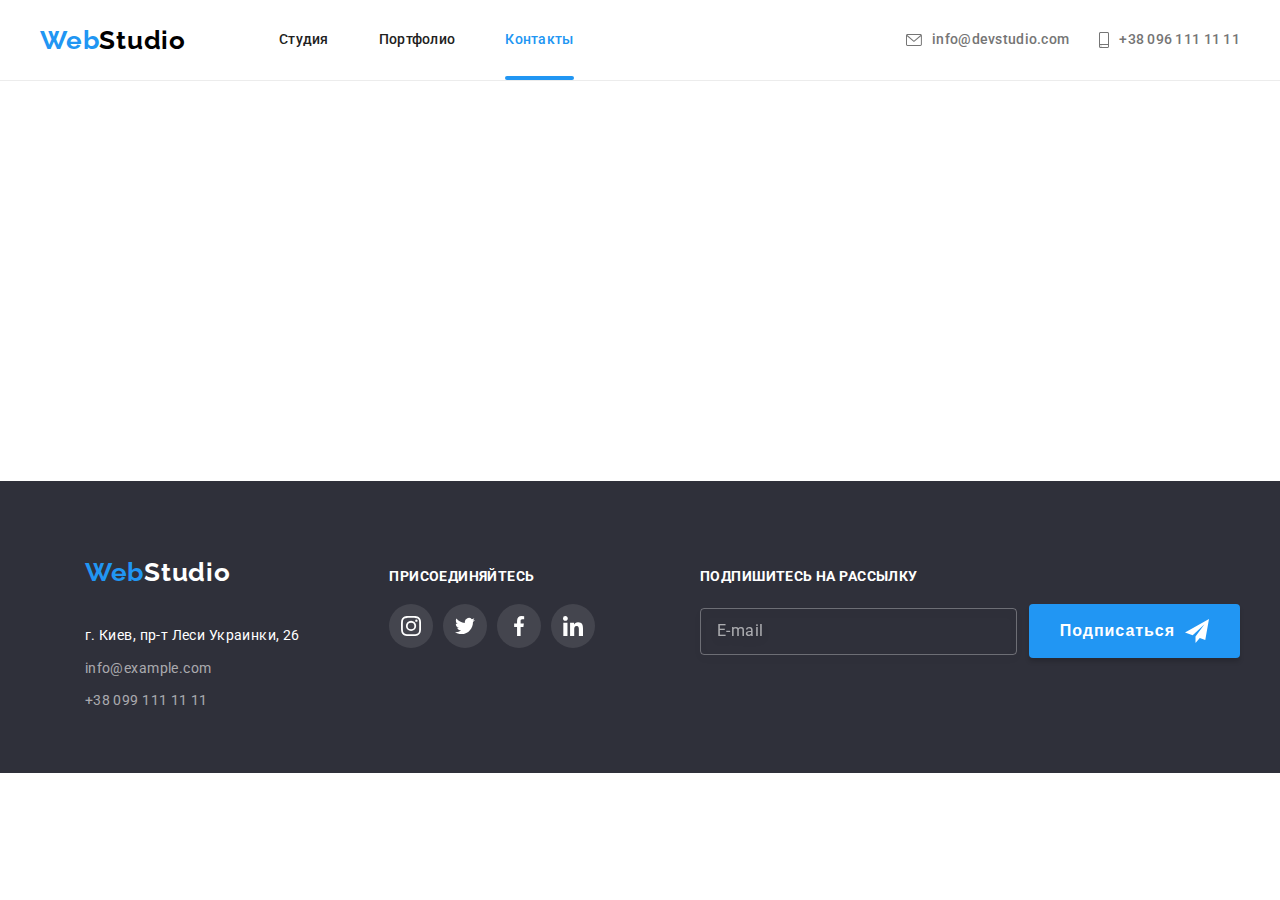
==== contacts.html @ eed5eb8c "добавила страницу контакты" ====
<!DOCTYPE html>
<html lang="ru">
  <head>
    <meta charset="UTF-8" />
    <meta name="viewport" content="width=device-width, initial-scale=1.0" />
    <title>ВебСтудио</title>
    <link rel="preconnect" href="https://fonts.gstatic.com" />
    <link
      href="https://fonts.googleapis.com/css2?family=Raleway:wght@700&family=Roboto:wght@400;500;700;900&display=swap"
      rel="stylesheet"
    />
    <link
      rel="stylesheet"
      href="https://cdnjs.cloudflare.com/ajax/libs/modern-normalize/1.0.0/modern-normalize.min.css"
      integrity="sha512-ISS7cAi1PEhQ8jnbJpJZMd29NlhNj4AWYyLOSp2CE/CsHxTCu+r+t0D2yoJudVrd0/8fTVPUVDzY5Tvli75u/g=="
      crossorigin="anonymous"
    />

    <link rel="stylesheet" href="./css/main.min.css" />
  </head>
  <body>
      <header class="page-header">
    <div class="page-header__container container">
      <nav class="navigation">
        <a class="logo link" href="#" lang="en">
          Web<span class="logo__part--them-light">Studio</span></a
        >
        <ul class="navigation__list list">
          <li class="navigation__item">
            <a
              class="navigation__link link"
              href="./index.html"
              >Студия</a
            >
          </li>
          <li class="navigation__item">
            <a class="navigation__link link" href="#"
              >Портфолио</a
            >
          </li>
          <li class="navigation__item">
            <a class="navigation__link navigation__link--current link" href="./contacts.html">Контакты</a>
          </li>
        </ul>
      </nav>
      <button type="button" class="burger-button" data-menu-button>
        <svg class="burger-button__svg">
          <use
            class="icon-burger"
            href="./images/icons/sprite.svg#icon-burger"
          ></use>
          <use
            class="icon-close-burger"
            href="./images/icons/sprite.svg#icon-close-burger"
          ></use>
        </svg>
      </button>
      <ul class="contact__list list">
        <li class="contact__item contacts__item">
          <a class="contact__link link" href="tel:+380961111111">
            <svg class="contact__svg" width="10" height="16">
              <use href="./images/icons/sprite.svg#icon-phone"></use>
            </svg>
            +38 096 111 11 11</a
          >
        </li>
        <li class="contact__item">
          <a class="contact__link link" href="mailto:info@devstudio.com">
            <svg class="contact__svg" width="16" height="12">
              <use href="./images/icons/sprite.svg#icon-mail"></use>
            </svg>
            info@devstudio.com
          </a>
        </li>
      </ul>
      <!-- <div class="mobile-menu__backdrop" data-backd>
        <div class="mobile-menu" data-menu>
          <ul class="mobile-menu__list list">
            <li class="mobile-menu__item">
              <a
                class="mobile-menu__link mobile-menu__link--current link"
                href="./index.html"
                >Студия</a
              >
            </li>
            <li class="mobile-menu__item">
              <a class="mobile-menu__link link" href="#"
                >Портфолио</a
              >
            </li>
            <li class="mobile-menu__item">
              <a class="mobile-menu__link link" href="#">Контакты</a>
            </li>
          </ul>
          <div class="mobile-menu__box">
            <ul class="mobile-contact__list list">
              <li class="mobile-contact__item contacts__item">
                <a
                  class="mobile-contact__link mobile-contact__link--accent link"
                  href="tel:+380961111111"
                >
                  +38 096 111 11 11
                </a>
              </li>
              <li class="mobile-contact__item">
                <a
                  class="mobile-contact__link link"
                  href="mailto:info@devstudio.com"
                >
                  info@devstudio.com
                </a>
              </li>
            </ul>
            <ul class="mobile-social__list list">
              <li class="mobile-social__item">
                <a href="#" class="mobile-social__link link">Instagram</a>
              </li>
              <li class="mobile-social__item">
                <a href="#" class="mobile-social__link link">Twitter</a>
              </li>
              <li class="mobile-social__item">
                <a href="#" class="mobile-social__link link">Facebook</a>
              </li>
              <li class="mobile-social__item">
                <a href="#" class="mobile-social__link link">LinkedIn</a>
              </li>
            </ul>
          </div>
        </div>
      </div> -->
    </div>
  </header>

  <body>
    
  </body>


  <div class="contacts__map">
    <iframe
      src="https://www.google.com/maps/embed?pb=!1m18!1m12!1m3!1d2541.7794508425036!2d30.536197115696858!3d50.4265806794721!2m3!1f0!2f0!3f0!3m2!1i1024!2i768!4f13.1!3m3!1m2!1s0x40d4cf0e033ecbe9%3A0x57a4dffefec77da0!2z0LHRg9C7LiDQm9C10YHQuCDQo9C60YDQsNC40L3QutC4LCAyNiwg0JrQuNC10LIsIDAyMDAw!5e0!3m2!1sru!2sua!4v1618491472731!5m2!1sru!2sua"
      width="100%"
      height="400"
      style="border: 0"
      allowfullscreen=""
      loading="lazy"
    ></iframe>
    </div>
  <footer class="footer">
    <div class="footer__container container">
      <div class="footer__box">
        <div class="footer__contacts">
          <a class="link logo" href="#" lang="en">
            Web<span class="logo__part--them-dark">Studio</span>
          </a>
          <address class="address">
            <ul class="contacts">
              <li class="contacts__item list">
                <a
                  class="contacts__link contacts__link--darkВackground link"
                  href="https://goo.gl/maps/GAFT3e7iSvox3QBL9"
                  target="_blank"
                  rel="noopener noreferrer"
                >
                  г. Киев, пр-т Леси Украинки, 26
                </a>
              </li>
              <li class="contacts__item list">
                <a class="contacts__link link" href="mailto:info@example.com"
                  >info@example.com</a
                >
              </li>
              <li class="contacts__item list">
                <a class="contacts__link link" href="tel:+380991111111"
                  >+38 099 111 11 11</a
                >
              </li>
            </ul>
          </address>
        </div>
        <div class="footer__social">
          <h3 class="footer__title">присоединяйтесь</h3>
          <ul class="list social__list">
            <li class="social__item social__item--them-dark">
              <a class="link social__link" href="#">
                <svg class="social__icon--them-dark social__icon">
                  <use href="./images/icons/sprite.svg#icon-instagram"></use>
                </svg>
              </a>
            </li>
            <li class="social__item">
              <a class="social__link social__item--them-dark" href="#">
                <svg class="social__icon--them-dark social__icon">
                  <use href="./images/icons/sprite.svg#icon-twitter"></use>
                </svg>
              </a>
            </li>
            <li class="social__item">
              <a class="social__link social__item--them-dark" href="#">
                <svg class="social__icon--them-dark social__icon">
                  <use href="./images/icons/sprite.svg#icon-facebook"></use>
                </svg>
              </a>
            </li>
            <li class="social__item">
              <a class="social__link social__item--them-dark" href="#">
                <svg class="social__icon--them-dark social__icon">
                  <use href="./images/icons/sprite.svg#icon-linkedin"></use>
                </svg>
              </a>
            </li>
          </ul>
        </div>
      </div>
      <div class="footer__subscription">
        <h3 class="footer__title">Подпишитесь на рассылку</h3>
        <div class="form">
          <label for="mail"></label>
          <input
            type="email"
            name="mail"
            id="mail"
            placeholder="E-mail"
            class="form__input"
          />
          <button type="submit" class="button">
            Подписаться
            <svg class="form__svg">
              <use href="./images/icons/sprite.svg#icon-send"></use>
            </svg>
          </button>
        </div>
      </div>
    </div>
  </footer>
---- css/main.min.css ----
:root{--main-font: "Roboto", sans-serif;--logo-font: "Raleway", sans-serif;--accent-color: #2196f3;--title-color: #212121;--text-color: #757575;--social-link-color: #afb1b8;--colorOn-darkВackground: #ffffff;--margin-bottom-title: 30px;--transition-color: color 250ms cubic-bezier(0.4, 0, 0.2, 1)}.visually-hidden{position:absolute !important;clip:rect(1px 1px 1px 1px);clip:rect(1px, 1px, 1px, 1px);padding:0 !important;border:0 !important;height:1px !important;width:1px !important;overflow:hidden}.link{text-decoration:none}.list{list-style:none}.address{font-style:normal}body{font-family:var(--main-font);margin:0}h1,h2,h3,h4,h5,h6,p{margin:0}ul,ol{margin:0;padding:0}img{display:block;max-width:100%;height:auto}.container{padding-left:15px;padding-right:15px;padding-top:60px;padding-bottom:60px}@media screen and (min-width: 480px){.container{width:480px;margin:0 auto}}@media screen and (min-width: 768px){.container{width:768px}}@media screen and (min-width: 1200px){.container{width:1200px;padding-top:94px;padding-bottom:94px}}.logo{font-family:var(--logo-font);font-weight:bold;font-size:26px;line-height:1.19;letter-spacing:0.03em;color:var(--accent-color);padding-top:16px;padding-bottom:16px}.logo__part--them-light{color:#000}.logo__part--them-dark{color:var(--colorOn-darkВackground)}.button{display:block;margin:0 auto;font-weight:bold;font-size:16px;line-height:30px;letter-spacing:0.06em;color:var(--colorOn-darkВackground);background-color:var(--accent-color);box-shadow:0px 4px 4px rgba(0,0,0,0.15);border-radius:4px;outline:none;cursor:pointer;border-color:transparent;padding:10px 32px;transition:background-color 250ms cubic-bezier(0.4, 0, 0.2, 1)}.button:hover,.button:focus{background-color:#188ce8}.title{font-family:"Roboto",sans-serif;font-size:28px;line-height:1.17857;font-weight:700;text-align:center;letter-spacing:0.03em;color:var(--title-color);margin-bottom:30px}@media screen and (min-width: 1200px){.title{font-family:"Roboto",sans-serif;font-size:36px;line-height:1.16667;font-weight:700;margin-bottom:50px}}.social__list{display:flex;justify-content:center;align-items:center}.social__item{height:44px;width:44px}.social__item+.social__item{margin-left:10px}.social__item--them-dark{background:rgba(255,255,255,0.1);border-radius:50%}.social__item--them-dark:hover,.social__item--them-dark:focus{background-color:var(--accent-color)}.social__link{display:flex;justify-content:center;align-items:center;height:100%;width:100%;border-radius:50%;transition:background-color 250ms cubic-bezier(0.4, 0, 0.2, 1)}.social__link:hover,.social__link:focus{background-color:var(--accent-color)}.social__icon{width:20px;height:20px;fill:var(--social-link-color);transition:fill 250ms cubic-bezier(0.4, 0, 0.2, 1)}.social__link:hover .social__icon,.social__link:focus .social__icon{fill:#fff}.social__icon--them-dark{fill:#fff}.navigation{display:flex;align-items:center}.navigation__item+.navigation__item{margin-left:50px}.navigation__list{display:none;align-items:center;margin-left:93px}@media screen and (min-width: 768px){.navigation__list{display:flex}}.navigation__item{position:relative}.navigation__link{display:block;padding-top:32px;padding-bottom:32px;font-weight:500;font-size:14px;line-height:1.14;letter-spacing:0.02em;color:var(--title-color);transition:var(--transition-color)}.navigation__link:hover,.navigation__link:focus,.navigation__link:active{color:var(--accent-color)}.navigation__link--current{color:var(--accent-color)}.navigation__link--current::after{position:absolute;bottom:0;left:0;content:"";display:block;width:100%;height:4px;background-color:var(--accent-color);border-radius:4px}.form{width:100%;display:flex;justify-content:center;flex-wrap:wrap}@media screen and (min-width: 1200px){.form{align-items:baseline;flex-wrap:nowrap}}.form__input{padding:15px 0 15px 16px;width:100%;border:1px solid rgba(255,255,255,0.3);box-sizing:border-box;filter:drop-shadow(0px 4px 4px rgba(0,0,0,0.15));border-radius:4px;background-color:transparent;outline:none;color:var(--colorOn-darkВackground);margin-bottom:20px}@media screen and (min-width: 1200px){.form__input{margin-bottom:8px;margin-right:12px}}.form__input::placeholder{font-family:var(--main-font);font-size:16px;line-height:1.25;letter-spacing:0.03em;color:rgba(255,255,255,0.6)}.form__input:focus,.form__input:active{border:1px solid #fff;transition:border 250ms cubic-bezier(0.4, 0, 0.2, 1)}.form button{margin:0;display:flex;align-items:center;padding:10px 29px}.form__svg{width:24px;height:24px;margin-left:10px}.backdrop{position:fixed;top:0;left:0;width:100vw;height:100vh;background-color:rgba(0,0,0,0.2);opacity:1;transition:opacity 250ms cubic-bezier(0.4, 0, 0.2, 1);z-index:1000}.backdrop.is-hidden{opacity:0;pointer-events:none}.backdrop.is-hidden .modal{transform:translate(-50%, -50%) scale(1.1)}.modal{display:flex;flex-direction:column;position:absolute;top:50%;left:50%;padding:40px;background-color:var(--colorOn-darkВackground);width:100vw;transform:translate(-50%, -50%) scale(1);transition:transform 250ms cubic-bezier(0.4, 0, 0.2, 1)}@media screen and (min-width: 450px){.modal{width:450px}}@media screen and (min-width: 1200px){.modal{width:528px}}.modal__tittle{margin-bottom:30px;font-family:var(--main-font);font-weight:bold;font-size:20px;line-height:1.15;text-align:center;letter-spacing:0.03em;color:var(--title-color)}.modal__field{display:flex;flex-direction:column;position:relative}.modal__field+.modal__field{margin-top:28px}.modal__text{position:absolute;top:50%;left:41px;transform:translateY(-50%);font-family:var(--main-font);font-size:12px;line-height:1.16;letter-spacing:0.01em;z-index:-1;color:var(--text-color)}.modal__text__input:not(:placeholder-shown)+.modal__text{transform:translateY(-35px) translateX(-40px);transition:transform 250ms cubic-bezier(0.4, 0, 0.2, 1)}.modal__text__field:focus-within>.modal__text{transform:translateY(-35px) translateX(-40px);transition:transform 250ms cubic-bezier(0.4, 0, 0.2, 1)}.modal__svg{position:absolute;top:50%;left:12px;transform:translateY(-50%);z-index:-1;width:18px;height:18px}.modal__svg__input:focus ~ .modal__svg{fill:var(--accent-color);transition:fill 250ms cubic-bezier(0.4, 0, 0.2, 1)}.modal__textarea{resize:none;height:120px;width:100%;padding:12px 16px;font-family:var(--main-font);font-size:12px;line-height:1.16;letter-spacing:0.01em;color:var(--title-color);border:1px solid rgba(33,33,33,0.2);box-sizing:border-box;border-radius:4px}.modal__textarea::placeholder{font-size:14px;line-height:1.14;color:rgba(117,117,117,0.5)}.modal__textarea:focus,.modal__textarea:active{outline:none;border:1px solid #2196f3;transition:border 250ms cubic-bezier(0.4, 0, 0.2, 1)}.modal__coment{font-size:12px;line-height:1.16;letter-spacing:0.01em;color:var(--text-color);margin-bottom:4px}.modal__input{padding:11px 41px;z-index:1;background-color:transparent;border:1px solid rgba(33,33,33,0.2);box-sizing:border-box;border-radius:4px;font-family:var(--main-font);font-size:12px;line-height:1.16;letter-spacing:0.01em;color:var(--title-color)}.modal__input:focus,.modal__input:active{outline:none;border:1px solid #2196f3;transition:border 250ms cubic-bezier(0.4, 0, 0.2, 1)}.policy{display:flex;justify-content:center;align-items:center;margin-top:20px;cursor:pointer;flex-direction:column;align-items:flex-start}@media screen and (min-width: 450px){.policy{flex-direction:row;align-items:center}}.policy__text{font-size:12px;line-height:24px;letter-spacing:0.03em;color:#757575}@media screen and (min-width: 1200px){.policy__text{font-size:14px}}.policy__agreement{font-size:12px;letter-spacing:0.03em;color:var(--accent-color)}@media screen and (min-width: 1200px){.policy__agreement{font-size:14px}}.checkbox{position:absolute !important;clip:rect(1px 1px 1px 1px);clip:rect(1px, 1px, 1px, 1px);padding:0 !important;border:0 !important;height:1px !important;width:1px !important;overflow:hidden}.policy__icon{margin-right:8px;display:inline-block;width:15px;height:15px;background-color:#fff;border:2px solid #212121;border-radius:4px;transition:background-color 250ms cubic-bezier(0.4, 0, 0.2, 1),border 250ms cubic-bezier(0.4, 0, 0.2, 1)}.checkbox:checked+.policy__icon{border-color:transparent;border-color:var(--accent-color);background-color:var(--accent-color);background-origin:border-box;background-image:url(../images/icons/check.svg);transition:background-color 250ms cubic-bezier(0.4, 0, 0.2, 1)}.button--modal{margin-top:30px;padding:10px 56px}.closeButton{position:absolute;top:8px;right:8px;width:30px;height:30px;background-color:transparent;border:1px solid rgba(0,0,0,0.1);border-radius:50%;cursor:pointer;outline:none}.closeButton:focus{border:1px solid #2196f3;transition:border 250ms cubic-bezier(0.4, 0, 0.2, 1)}.closeButton__svg{fill:#000;width:11px;height:11px}.closeButton:focus .closeButton__svg{fill:var(--accent-color);transition:fill 250ms cubic-bezier(0.4, 0, 0.2, 1)}.burger-button{position:absolute;background-color:transparent;border:none;padding:0;top:10px;right:15px;cursor:pointer;outline:none;z-index:100}.burger-button__svg{width:40px;height:40px}@media screen and (min-width: 768px){.burger-button{display:none}}.burger-button .icon-close-burger{display:none}.burger-button.is-open .icon-close-burger{display:block}.page-header .icon-burger{display:block}.burger-button.is-open .icon-burger{display:none}.mobile-menu{position:fixed;top:0;left:50%;width:100vw;max-width:480px;height:100vh;padding:48px 40px;display:flex;flex-direction:column;justify-content:space-between;overflow:scroll;z-index:1;background-color:#fff;-webkit-box-shadow:0 0 8px 4px rgba(0,0,0,0.47);-moz-box-shadow:0 0 8px 4px rgba(0,0,0,0.47);box-shadow:0 0 8px 4px rgba(0,0,0,0.47);opacity:0;transform:translateY(-100%) translateX(-50%);transition:transform 500ms cubic-bezier(0.4, 0, 0.2, 1),opacity 450ms cubic-bezier(0.4, 0, 0.2, 1)}@media screen and (min-width: 768px){.mobile-menu{display:none}}.mobile-menu.is-open{transform:translateY(0) translateX(-50%);opacity:1;transition:transform 500ms cubic-bezier(0.4, 0, 0.2, 1),opacity 450ms cubic-bezier(0.4, 0, 0.2, 1)}.mobile-menu__list{margin-bottom:30px}.mobile-menu__link{font-family:"Roboto",sans-serif;font-size:40px;line-height:1.175;font-weight:500;color:#000000}.mobile-menu__link--current{color:var(--accent-color)}.mobile-menu__item:not(:last-child){margin-bottom:32px}.mobile-menu__backdrop{position:fixed;top:0;left:0;width:100vw;height:100vh;background-color:rgba(0,0,0,0.2);opacity:0;z-index:-1;transition:opacity 500ms cubic-bezier(0.4, 0, 0.2, 1),z-index 500ms cubic-bezier(0.4, 0, 0.2, 1)}@media screen and (min-width: 768px){.mobile-menu__backdrop{display:none}}.mobile-menu__backdrop.is-open{opacity:1;z-index:1;transition:opacity 500ms cubic-bezier(0.4, 0, 0.2, 1),z-index 500ms cubic-bezier(0.4, 0, 0.2, 1)}.mobile-contact__list{margin-bottom:64px}.mobile-contact__item:not(:last-child){margin-bottom:32px}.mobile-contact__link{font-family:"Roboto",sans-serif;font-size:24px;line-height:1.16667;font-weight:500;letter-spacing:0.02em;color:var(--text-color);transition:var(--transition-color)}.mobile-contact__link:hover,.mobile-contact__link:focus{color:var(--accent-color)}@media screen and (max-width: 424px){.mobile-contact__link{font-size:20px}}.mobile-contact__link--accent{font-family:"Roboto",sans-serif;font-size:34px;line-height:1.17647;font-weight:500;color:var(--accent-color)}.mobile-contact__link--accent:hover,.mobile-contact__link--accent:focus{color:#000000;transition:var(--transition-color)}@media screen and (max-width: 424px){.mobile-contact__link--accent{font-size:26px}}.mobile-social__list{display:flex;flex-wrap:wrap}@media screen and (min-width: 768px){.mobile-social__list{display:none}}.mobile-social__link{color:var(--accent-color);font-family:"Roboto",sans-serif;font-size:13px;line-height:1.69231;font-weight:500}@media screen and (min-width: 425px){.mobile-social__link{font-size:16px}}@media screen and (min-width: 480px){.mobile-social__link{font-size:18px}}.mobile-social__link:hover .mobile-social__link:focus{color:var(--text-color);transition:var(--transition-color)}@media screen and (min-width: 375px){.mobile-social__item:not(:last-child){padding-right:10px;border-right:1px solid rgba(33,33,33,0.2)}}.mobile-social__item:not(:first-child){padding-left:10px}.page-header{border-bottom:1px solid #ECECEC}.page-header__container{display:flex;align-items:center;padding-top:0;padding-bottom:0;position:relative}.contact__list{display:none;margin-left:auto}@media screen and (min-width: 768px){.contact__list{display:flex;flex-direction:column-reverse}}@media screen and (min-width: 1200px){.contact__list{flex-direction:row-reverse}}.contact__item:last-child{margin-bottom:10px}@media screen and (min-width: 1200px){.contact__item:last-child{margin-bottom:0;margin-right:30px}}.contact__svg{fill:var(--text-color);margin-right:10px;transition:fill 250ms cubic-bezier(0.4, 0, 0.2, 1)}.contact__link:hover .contact__svg,.contact__link:focus .contact__svg{fill:var(--accent-color)}.contact__link{display:flex;align-items:center;font-weight:500;font-size:14px;line-height:1.14;letter-spacing:0.02em;color:var(--text-color);transition:var(--transition-color)}.contact__link:hover,.contact__link:focus{color:var(--accent-color)}.hero{padding-top:118px;padding-bottom:118px;margin-left:auto;margin-right:auto;background-color:#2f303a;background-image:linear-gradient(to right, rgba(47,48,58,0.4), rgba(47,48,58,0.4)),url("../images/mobile/hero/img.jpg");background-size:cover;background-repeat:no-repeat;background-position:center}@media screen and (min-device-pixel-ratio: 2), screen and (min-resolution: 192dpi), screen and (min-resolution: 2dppx){.hero{background-image:linear-gradient(to bottom, rgba(47,48,58,0.4), rgba(47,48,58,0.4)),url("../images/mobile/hero/img@2.jpg")}}@media screen and (min-width: 768px){.hero{max-width:1199px;background-image:linear-gradient(to bottom, rgba(47,48,58,0.4), rgba(47,48,58,0.4)),url("../images/tablet/Hero/Header-img.jpg")}}@media screen and (min-width: 768px) and (min-device-pixel-ratio: 2), screen and (min-width: 768px) and (min-resolution: 192dpi), screen and (min-width: 768px) and (min-resolution: 2dppx){.hero{background-image:linear-gradient(to bottom, rgba(47,48,58,0.4), rgba(47,48,58,0.4)),url("../images/tablet/Hero/Header-img@2x.jpg")}}@media screen and (min-width: 1200px){.hero{max-width:1600px;background-image:linear-gradient(to bottom, rgba(47,48,58,0.4), rgba(47,48,58,0.4)),url("../images/desktop/hero/Img.jpg")}}@media screen and (min-width: 1200px) and (min-device-pixel-ratio: 2), screen and (min-width: 1200px) and (min-resolution: 192dpi), screen and (min-width: 1200px) and (min-resolution: 2dppx){.hero{background-image:linear-gradient(to bottom, rgba(47,48,58,0.4), rgba(47,48,58,0.4)),url("../images/desktop/hero/Img@2x.jpg")}}@media screen and (min-width: 1200px){.hero{padding-top:200px;padding-bottom:200px}}.hero__container{padding-top:0;padding-bottom:0}.hero__title{max-width:360px;margin:0 auto;margin-bottom:30px;text-align:center;letter-spacing:0.06em;text-transform:uppercase;color:var(--colorOn-darkВackground);font-family:"Roboto",sans-serif;font-size:26px;line-height:1.61538;font-weight:900}@media screen and (min-width: 1200px){.hero__title{max-width:696px;font-family:"Roboto",sans-serif;font-size:44px;line-height:1.36364;font-weight:900}}@media screen and (min-width: 1200px){.advantage__container{padding-bottom:0px}}@media screen and (min-width: 768px){.advantage__list{margin:-15px;display:flex;flex-wrap:wrap}}@media screen and (max-width: 767px){.advantage__item:not(:last-child){margin-bottom:30px}}@media screen and (min-width: 768px){.advantage__item{margin:15px;width:calc((100% - 4 * 15px) / 2)}}@media screen and (min-width: 1200px){.advantage__item{width:calc((100% - 8 * 15px) / 4)}}.advantage__box{width:100%;padding-top:25px;padding-bottom:25px;margin-bottom:30px;background-color:#f5f4fa;border-radius:4px}.advantage__svg{margin:auto;display:block}.advantage__title{margin-bottom:10px;font-family:"Roboto",sans-serif;font-size:14px;line-height:1.14286;font-weight:700;letter-spacing:0.03em;text-transform:uppercase;color:var(--title-color);text-align:center}.advantage__description{font-family:"Roboto",sans-serif;font-size:14px;line-height:1.71429;font-weight:400;letter-spacing:0.03em;color:var(--text-color);text-align:justify}@media screen and (max-width: 1199px){.works{display:none}}@media screen and (min-width: 1200px){.works{display:block}}.works__item{position:relative;flex-basis:calc((100% - 60px) / 3)}.works__list{display:flex;height:294px}.works__list :not(:last-child){margin-right:30px}.works__сaption{background-color:rgba(47,48,58,0.8);position:absolute;bottom:0;left:0;width:100%}.works__description{padding-top:27px;padding-bottom:27px;font-family:var(--main-font);font-weight:bold;font-size:14px;line-height:1.14;text-align:center;letter-spacing:0.03em;text-transform:uppercase;color:#ffffff}.team{background:#f5f4fa}@media screen and (min-width: 768px){.team__list{margin:-15px;display:flex;flex-wrap:wrap}}@media screen and (max-width: 767px){.team .team__card:not(:last-child){margin-bottom:30px}}.team__card{background-color:white;box-shadow:0px 1px 3px rgba(0,0,0,0.12),0px 1px 1px rgba(0,0,0,0.14),0px 2px 1px rgba(0,0,0,0.2);border-radius:0px 0px 4px 4px}@media screen and (min-width: 768px){.team__card{margin:15px;width:calc((100% - 4 * 15px) / 2)}}@media screen and (min-width: 1200px){.team__card{width:calc((100% - 8 * 15px) / 4)}}.team__caption{padding:30px 32px}.team__name{font-family:"Roboto",sans-serif;font-size:16px;line-height:1.1875;font-weight:500;margin-bottom:10px;text-align:center;letter-spacing:0.03em;color:var(--title-color)}.team__position{font-family:"Roboto",sans-serif;font-size:16px;line-height:1.1875;font-weight:400;text-align:center;letter-spacing:0.03em;margin-bottom:16px}.clients__list{display:flex;flex-wrap:wrap;justify-content:center;margin:-15px}.clients__item{margin:15px;width:calc((100% - 4 * 15px)/2);height:90px}@media screen and (min-width: 768px){.clients__item{width:calc((100% - 6 * 15px)/3)}}@media screen and (min-width: 1200px){.clients__item{width:calc((100% - 12 * 15px)/6)}}.clients__link{display:flex;justify-content:center;align-items:center;width:100%;height:100%;border:1px solid var(--social-link-color);border-radius:4px;transition:border 250ms cubic-bezier(0.4, 0, 0.2, 1)}.clients__link:hover,.clients__link:focus{border:1px solid var(--accent-color)}.clients__icon{fill:var(--social-link-color);transition:fill 250ms cubic-bezier(0.4, 0, 0.2, 1)}.clients__link:hover .clients__icon,.clients__link:focus .clients__icon{fill:var(--accent-color)}.footer{background-color:#2f303a}.footer__container{display:flex;flex-direction:column;align-items:center;padding-top:60px;padding-bottom:60px}@media screen and (min-width: 1200px){.footer__container{flex-direction:row;justify-content:space-between;align-items:baseline}}.footer__box{display:flex;flex-direction:column;margin-bottom:60px;width:100%}@media screen and (min-width: 768px){.footer__box{flex-direction:row;justify-content:space-around;align-items:baseline}}@media screen and (min-width: 1200px){.footer__box{width:50%;margin-bottom:0}}.footer .logo{margin-bottom:20px;display:block}.footer__title{margin-bottom:20px;font-family:"Roboto",sans-serif;font-size:14px;line-height:1.14286;font-weight:700;color:#ffffff;letter-spacing:0.03em;text-transform:uppercase;text-align:center}@media screen and (min-width: 1200px){.footer__title{text-align:left}}.footer__contacts{display:flex;flex-direction:column;align-items:center;margin-bottom:60px}@media screen and (min-width: 768px){.footer__contacts{margin-bottom:0}}@media screen and (min-width: 1200px){.footer__contacts{align-items:flex-start}}@media screen and (min-width: 1200px){.footer__subscription{width:45%}}.contacts{display:flex;flex-direction:column;align-items:center}@media screen and (min-width: 1200px){.contacts{align-items:flex-start}}.contacts .contacts__item:not(:last-child){margin-bottom:9px}.contacts .contacts__link{font-size:14px;line-height:1.7;letter-spacing:0.03em;color:rgba(255,255,255,0.6)}.contacts .contacts__link:hover{color:var(--colorOn-darkВackground);transition:color 250ms cubic-bezier(0.4, 0, 0.2, 1)}.contacts .contacts__link--darkВackground{color:var(--colorOn-darkВackground)}.filters__list{display:flex;flex-wrap:wrap;margin-bottom:50px}@media screen and (max-width: 767px){.filters__list{margin-top:-8px;margin-left:-8px}}@media screen and (min-width: 768px){.filters__list{justify-content:center}}@media screen and (max-width: 767px){.filters__item{margin-top:8px;margin-left:8px}}@media screen and (min-width: 768px){.filters__item:not(:last-child){margin-right:8px}}.filters__button{font-weight:500;font-size:16px;line-height:26px;text-align:center;letter-spacing:0.03em;color:var(--title-color);background-color:#f5f4fa;border-radius:4px;border:#f5f4fa;cursor:pointer;padding:6px 22px;transition:var(--transition-color),background-color 250ms cubic-bezier(0.4, 0, 0.2, 1),box-shadow 250ms cubic-bezier(0.4, 0, 0.2, 1)}.filters__button:hover,.filters__button:focus{background-color:#188ce8;color:var(--colorOn-darkВackground);outline:none;box-shadow:0px 1px 1px rgba(0,0,0,0.12),0px 4px 4px rgba(0,0,0,0.06),1px 4px 6px rgba(0,0,0,0.16)}.projects{width:100%}@media screen and (min-width: 768px){.projects{width:768px;display:flex;flex-wrap:wrap;margin-top:-30px;margin-left:-30px}}@media screen and (min-width: 1200px){.projects{width:1200px}}.projects__item{transition:box-shadow 250ms cubic-bezier(0.4, 0, 0.2, 1)}.projects__item:hover{box-shadow:0px 1px 1px rgba(0,0,0,0.12),0px 4px 4px rgba(0,0,0,0.06),1px 4px 6px rgba(0,0,0,0.16)}@media screen and (max-width: 767px){.projects__item:not(:last-child){margin-bottom:30px}}@media screen and (min-width: 768px){.projects__item{display:flex;flex-basis:100%;flex-basis:calc((100% - 60px) / 2);margin-left:30px;margin-top:30px}}@media screen and (min-width: 1200px){.projects__item{flex-basis:calc((100% - 90px) / 3)}}.projects__link{display:flex;flex-direction:column;width:100%}.projects__img{max-width:100%;height:auto;overflow:scroll}.projects__tumb{position:relative;overflow:hidden}.projects__container--overlay{position:absolute;top:0;left:0;height:100%;background-color:rgba(33,150,243,0.9);opacity:0;transform:translateY(100%);transition:transform 1250ms cubic-bezier(0.4, 0, 0.2, 1),opacity 1250ms cubic-bezier(0.4, 0, 0.2, 1)}.projects__container--overlay:hover .projects__container--overlay,.projects__container--overlay:focus .projects__container--overlay{transform:translateY(0%);opacity:1;transition:transform 1250ms cubic-bezier(0.4, 0, 0.2, 1)}.projects__description{font-family:var(--main-font);font-size:18px;line-height:1.56;letter-spacing:0.03em;color:#ffffff;padding:63px 24px}@media screen and (max-width: 450px){.projects__description{font-size:14px;padding-top:30px}}.projects__box{padding:20px 24px;border:1px solid #eeeeee;border-top:none}@media screen and (min-width: 768px){.projects__box{flex-grow:1}}.projects__title{font-weight:bold;font-size:18px;line-height:36px;letter-spacing:0.06em;color:var(--title-color)}.projects__text{font-size:16px;line-height:30px;letter-spacing:0.03em;color:var(--text-color)}.contacts__map{display:flex}
/*# sourceMappingURL=main.min.css.map */
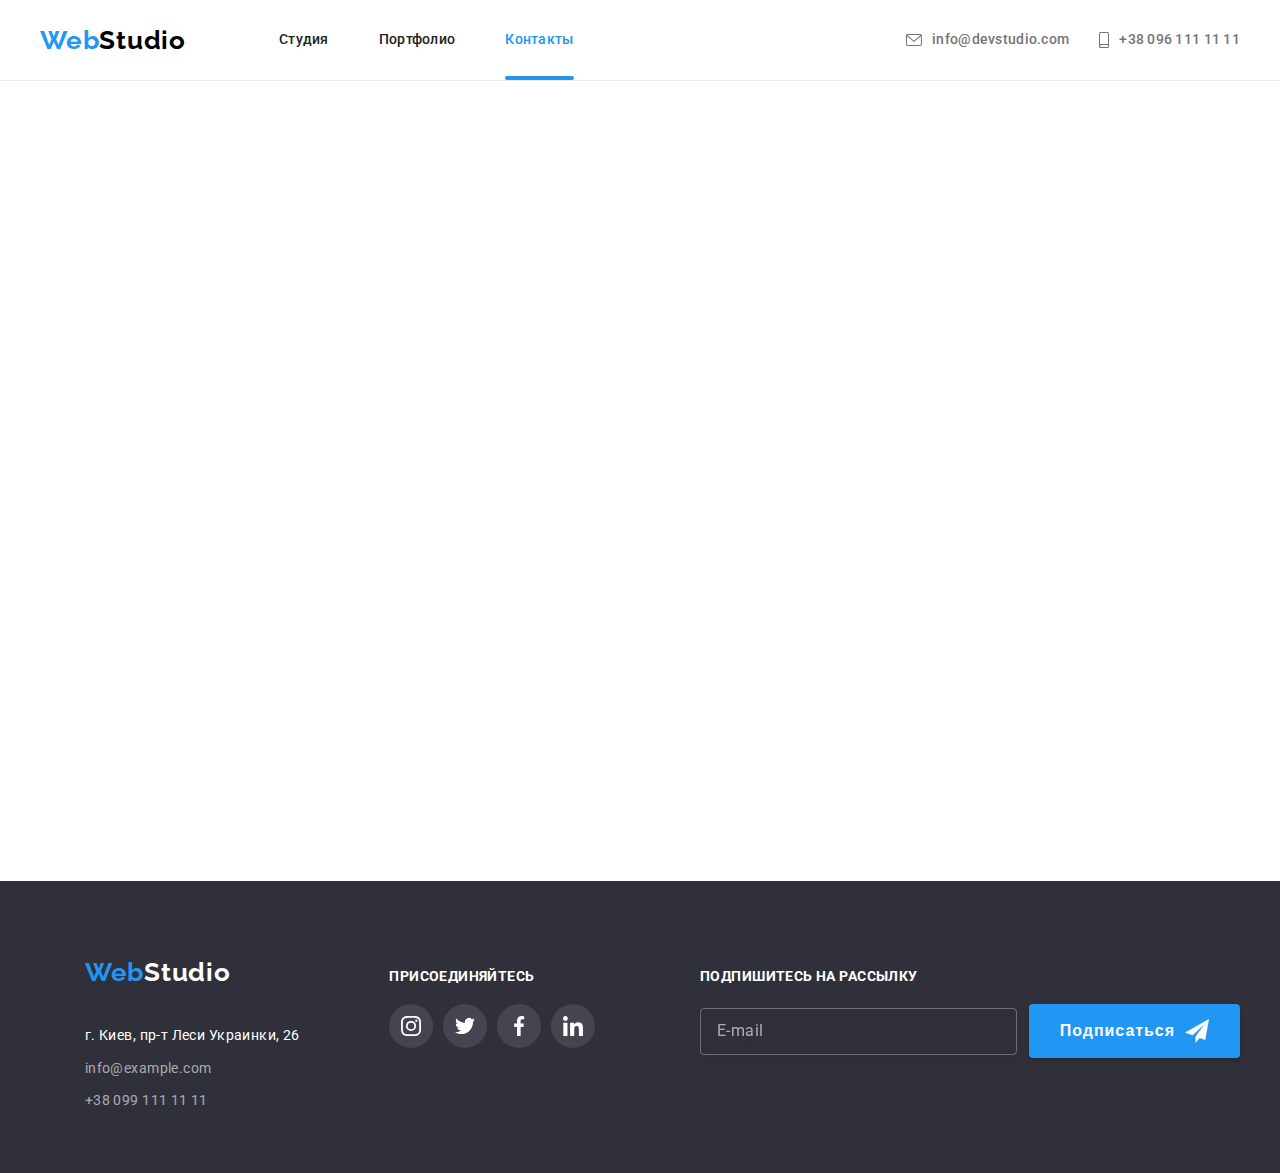
==== commit b9eb09ac: "карта" ====
--- a/contacts.html
+++ b/contacts.html
@@ -73,7 +73,7 @@
           </a>
         </li>
       </ul>
-      <!-- <div class="mobile-menu__backdrop" data-backd>
+      <div class="mobile-menu__backdrop" data-backd>
         <div class="mobile-menu" data-menu>
           <ul class="mobile-menu__list list">
             <li class="mobile-menu__item">
@@ -84,7 +84,7 @@
               >
             </li>
             <li class="mobile-menu__item">
-              <a class="mobile-menu__link link" href="#"
+              <a class="mobile-menu__link link" href="./portfolio.html"
                 >Портфолио</a
               >
             </li>
@@ -127,11 +127,12 @@
             </ul>
           </div>
         </div>
-      </div> -->
+      </div>
     </div>
   </header>
 
   <body>
+      <div class="box"></div>
     
   </body>
 
@@ -140,7 +141,7 @@
     <iframe
       src="https://www.google.com/maps/embed?pb=!1m18!1m12!1m3!1d2541.7794508425036!2d30.536197115696858!3d50.4265806794721!2m3!1f0!2f0!3f0!3m2!1i1024!2i768!4f13.1!3m3!1m2!1s0x40d4cf0e033ecbe9%3A0x57a4dffefec77da0!2z0LHRg9C7LiDQm9C10YHQuCDQo9C60YDQsNC40L3QutC4LCAyNiwg0JrQuNC10LIsIDAyMDAw!5e0!3m2!1sru!2sua!4v1618491472731!5m2!1sru!2sua"
       width="100%"
-      height="400"
+      height="300"
       style="border: 0"
       allowfullscreen=""
       loading="lazy"
@@ -233,3 +234,7 @@
       </div>
     </div>
   </footer>
+  <script src="./js/modal.js"></script>
+  <script src="./js/modal-menu.js"></script>
+</body>
+</html>
--- a/css/main.min.css
+++ b/css/main.min.css
@@ -1,2 +1,2 @@
-:root{--main-font: "Roboto", sans-serif;--logo-font: "Raleway", sans-serif;--accent-color: #2196f3;--title-color: #212121;--text-color: #757575;--social-link-color: #afb1b8;--colorOn-darkВackground: #ffffff;--margin-bottom-title: 30px;--transition-color: color 250ms cubic-bezier(0.4, 0, 0.2, 1)}.visually-hidden{position:absolute !important;clip:rect(1px 1px 1px 1px);clip:rect(1px, 1px, 1px, 1px);padding:0 !important;border:0 !important;height:1px !important;width:1px !important;overflow:hidden}.link{text-decoration:none}.list{list-style:none}.address{font-style:normal}body{font-family:var(--main-font);margin:0}h1,h2,h3,h4,h5,h6,p{margin:0}ul,ol{margin:0;padding:0}img{display:block;max-width:100%;height:auto}.container{padding-left:15px;padding-right:15px;padding-top:60px;padding-bottom:60px}@media screen and (min-width: 480px){.container{width:480px;margin:0 auto}}@media screen and (min-width: 768px){.container{width:768px}}@media screen and (min-width: 1200px){.container{width:1200px;padding-top:94px;padding-bottom:94px}}.logo{font-family:var(--logo-font);font-weight:bold;font-size:26px;line-height:1.19;letter-spacing:0.03em;color:var(--accent-color);padding-top:16px;padding-bottom:16px}.logo__part--them-light{color:#000}.logo__part--them-dark{color:var(--colorOn-darkВackground)}.button{display:block;margin:0 auto;font-weight:bold;font-size:16px;line-height:30px;letter-spacing:0.06em;color:var(--colorOn-darkВackground);background-color:var(--accent-color);box-shadow:0px 4px 4px rgba(0,0,0,0.15);border-radius:4px;outline:none;cursor:pointer;border-color:transparent;padding:10px 32px;transition:background-color 250ms cubic-bezier(0.4, 0, 0.2, 1)}.button:hover,.button:focus{background-color:#188ce8}.title{font-family:"Roboto",sans-serif;font-size:28px;line-height:1.17857;font-weight:700;text-align:center;letter-spacing:0.03em;color:var(--title-color);margin-bottom:30px}@media screen and (min-width: 1200px){.title{font-family:"Roboto",sans-serif;font-size:36px;line-height:1.16667;font-weight:700;margin-bottom:50px}}.social__list{display:flex;justify-content:center;align-items:center}.social__item{height:44px;width:44px}.social__item+.social__item{margin-left:10px}.social__item--them-dark{background:rgba(255,255,255,0.1);border-radius:50%}.social__item--them-dark:hover,.social__item--them-dark:focus{background-color:var(--accent-color)}.social__link{display:flex;justify-content:center;align-items:center;height:100%;width:100%;border-radius:50%;transition:background-color 250ms cubic-bezier(0.4, 0, 0.2, 1)}.social__link:hover,.social__link:focus{background-color:var(--accent-color)}.social__icon{width:20px;height:20px;fill:var(--social-link-color);transition:fill 250ms cubic-bezier(0.4, 0, 0.2, 1)}.social__link:hover .social__icon,.social__link:focus .social__icon{fill:#fff}.social__icon--them-dark{fill:#fff}.navigation{display:flex;align-items:center}.navigation__item+.navigation__item{margin-left:50px}.navigation__list{display:none;align-items:center;margin-left:93px}@media screen and (min-width: 768px){.navigation__list{display:flex}}.navigation__item{position:relative}.navigation__link{display:block;padding-top:32px;padding-bottom:32px;font-weight:500;font-size:14px;line-height:1.14;letter-spacing:0.02em;color:var(--title-color);transition:var(--transition-color)}.navigation__link:hover,.navigation__link:focus,.navigation__link:active{color:var(--accent-color)}.navigation__link--current{color:var(--accent-color)}.navigation__link--current::after{position:absolute;bottom:0;left:0;content:"";display:block;width:100%;height:4px;background-color:var(--accent-color);border-radius:4px}.form{width:100%;display:flex;justify-content:center;flex-wrap:wrap}@media screen and (min-width: 1200px){.form{align-items:baseline;flex-wrap:nowrap}}.form__input{padding:15px 0 15px 16px;width:100%;border:1px solid rgba(255,255,255,0.3);box-sizing:border-box;filter:drop-shadow(0px 4px 4px rgba(0,0,0,0.15));border-radius:4px;background-color:transparent;outline:none;color:var(--colorOn-darkВackground);margin-bottom:20px}@media screen and (min-width: 1200px){.form__input{margin-bottom:8px;margin-right:12px}}.form__input::placeholder{font-family:var(--main-font);font-size:16px;line-height:1.25;letter-spacing:0.03em;color:rgba(255,255,255,0.6)}.form__input:focus,.form__input:active{border:1px solid #fff;transition:border 250ms cubic-bezier(0.4, 0, 0.2, 1)}.form button{margin:0;display:flex;align-items:center;padding:10px 29px}.form__svg{width:24px;height:24px;margin-left:10px}.backdrop{position:fixed;top:0;left:0;width:100vw;height:100vh;background-color:rgba(0,0,0,0.2);opacity:1;transition:opacity 250ms cubic-bezier(0.4, 0, 0.2, 1);z-index:1000}.backdrop.is-hidden{opacity:0;pointer-events:none}.backdrop.is-hidden .modal{transform:translate(-50%, -50%) scale(1.1)}.modal{display:flex;flex-direction:column;position:absolute;top:50%;left:50%;padding:40px;background-color:var(--colorOn-darkВackground);width:100vw;transform:translate(-50%, -50%) scale(1);transition:transform 250ms cubic-bezier(0.4, 0, 0.2, 1)}@media screen and (min-width: 450px){.modal{width:450px}}@media screen and (min-width: 1200px){.modal{width:528px}}.modal__tittle{margin-bottom:30px;font-family:var(--main-font);font-weight:bold;font-size:20px;line-height:1.15;text-align:center;letter-spacing:0.03em;color:var(--title-color)}.modal__field{display:flex;flex-direction:column;position:relative}.modal__field+.modal__field{margin-top:28px}.modal__text{position:absolute;top:50%;left:41px;transform:translateY(-50%);font-family:var(--main-font);font-size:12px;line-height:1.16;letter-spacing:0.01em;z-index:-1;color:var(--text-color)}.modal__text__input:not(:placeholder-shown)+.modal__text{transform:translateY(-35px) translateX(-40px);transition:transform 250ms cubic-bezier(0.4, 0, 0.2, 1)}.modal__text__field:focus-within>.modal__text{transform:translateY(-35px) translateX(-40px);transition:transform 250ms cubic-bezier(0.4, 0, 0.2, 1)}.modal__svg{position:absolute;top:50%;left:12px;transform:translateY(-50%);z-index:-1;width:18px;height:18px}.modal__svg__input:focus ~ .modal__svg{fill:var(--accent-color);transition:fill 250ms cubic-bezier(0.4, 0, 0.2, 1)}.modal__textarea{resize:none;height:120px;width:100%;padding:12px 16px;font-family:var(--main-font);font-size:12px;line-height:1.16;letter-spacing:0.01em;color:var(--title-color);border:1px solid rgba(33,33,33,0.2);box-sizing:border-box;border-radius:4px}.modal__textarea::placeholder{font-size:14px;line-height:1.14;color:rgba(117,117,117,0.5)}.modal__textarea:focus,.modal__textarea:active{outline:none;border:1px solid #2196f3;transition:border 250ms cubic-bezier(0.4, 0, 0.2, 1)}.modal__coment{font-size:12px;line-height:1.16;letter-spacing:0.01em;color:var(--text-color);margin-bottom:4px}.modal__input{padding:11px 41px;z-index:1;background-color:transparent;border:1px solid rgba(33,33,33,0.2);box-sizing:border-box;border-radius:4px;font-family:var(--main-font);font-size:12px;line-height:1.16;letter-spacing:0.01em;color:var(--title-color)}.modal__input:focus,.modal__input:active{outline:none;border:1px solid #2196f3;transition:border 250ms cubic-bezier(0.4, 0, 0.2, 1)}.policy{display:flex;justify-content:center;align-items:center;margin-top:20px;cursor:pointer;flex-direction:column;align-items:flex-start}@media screen and (min-width: 450px){.policy{flex-direction:row;align-items:center}}.policy__text{font-size:12px;line-height:24px;letter-spacing:0.03em;color:#757575}@media screen and (min-width: 1200px){.policy__text{font-size:14px}}.policy__agreement{font-size:12px;letter-spacing:0.03em;color:var(--accent-color)}@media screen and (min-width: 1200px){.policy__agreement{font-size:14px}}.checkbox{position:absolute !important;clip:rect(1px 1px 1px 1px);clip:rect(1px, 1px, 1px, 1px);padding:0 !important;border:0 !important;height:1px !important;width:1px !important;overflow:hidden}.policy__icon{margin-right:8px;display:inline-block;width:15px;height:15px;background-color:#fff;border:2px solid #212121;border-radius:4px;transition:background-color 250ms cubic-bezier(0.4, 0, 0.2, 1),border 250ms cubic-bezier(0.4, 0, 0.2, 1)}.checkbox:checked+.policy__icon{border-color:transparent;border-color:var(--accent-color);background-color:var(--accent-color);background-origin:border-box;background-image:url(../images/icons/check.svg);transition:background-color 250ms cubic-bezier(0.4, 0, 0.2, 1)}.button--modal{margin-top:30px;padding:10px 56px}.closeButton{position:absolute;top:8px;right:8px;width:30px;height:30px;background-color:transparent;border:1px solid rgba(0,0,0,0.1);border-radius:50%;cursor:pointer;outline:none}.closeButton:focus{border:1px solid #2196f3;transition:border 250ms cubic-bezier(0.4, 0, 0.2, 1)}.closeButton__svg{fill:#000;width:11px;height:11px}.closeButton:focus .closeButton__svg{fill:var(--accent-color);transition:fill 250ms cubic-bezier(0.4, 0, 0.2, 1)}.burger-button{position:absolute;background-color:transparent;border:none;padding:0;top:10px;right:15px;cursor:pointer;outline:none;z-index:100}.burger-button__svg{width:40px;height:40px}@media screen and (min-width: 768px){.burger-button{display:none}}.burger-button .icon-close-burger{display:none}.burger-button.is-open .icon-close-burger{display:block}.page-header .icon-burger{display:block}.burger-button.is-open .icon-burger{display:none}.mobile-menu{position:fixed;top:0;left:50%;width:100vw;max-width:480px;height:100vh;padding:48px 40px;display:flex;flex-direction:column;justify-content:space-between;overflow:scroll;z-index:1;background-color:#fff;-webkit-box-shadow:0 0 8px 4px rgba(0,0,0,0.47);-moz-box-shadow:0 0 8px 4px rgba(0,0,0,0.47);box-shadow:0 0 8px 4px rgba(0,0,0,0.47);opacity:0;transform:translateY(-100%) translateX(-50%);transition:transform 500ms cubic-bezier(0.4, 0, 0.2, 1),opacity 450ms cubic-bezier(0.4, 0, 0.2, 1)}@media screen and (min-width: 768px){.mobile-menu{display:none}}.mobile-menu.is-open{transform:translateY(0) translateX(-50%);opacity:1;transition:transform 500ms cubic-bezier(0.4, 0, 0.2, 1),opacity 450ms cubic-bezier(0.4, 0, 0.2, 1)}.mobile-menu__list{margin-bottom:30px}.mobile-menu__link{font-family:"Roboto",sans-serif;font-size:40px;line-height:1.175;font-weight:500;color:#000000}.mobile-menu__link--current{color:var(--accent-color)}.mobile-menu__item:not(:last-child){margin-bottom:32px}.mobile-menu__backdrop{position:fixed;top:0;left:0;width:100vw;height:100vh;background-color:rgba(0,0,0,0.2);opacity:0;z-index:-1;transition:opacity 500ms cubic-bezier(0.4, 0, 0.2, 1),z-index 500ms cubic-bezier(0.4, 0, 0.2, 1)}@media screen and (min-width: 768px){.mobile-menu__backdrop{display:none}}.mobile-menu__backdrop.is-open{opacity:1;z-index:1;transition:opacity 500ms cubic-bezier(0.4, 0, 0.2, 1),z-index 500ms cubic-bezier(0.4, 0, 0.2, 1)}.mobile-contact__list{margin-bottom:64px}.mobile-contact__item:not(:last-child){margin-bottom:32px}.mobile-contact__link{font-family:"Roboto",sans-serif;font-size:24px;line-height:1.16667;font-weight:500;letter-spacing:0.02em;color:var(--text-color);transition:var(--transition-color)}.mobile-contact__link:hover,.mobile-contact__link:focus{color:var(--accent-color)}@media screen and (max-width: 424px){.mobile-contact__link{font-size:20px}}.mobile-contact__link--accent{font-family:"Roboto",sans-serif;font-size:34px;line-height:1.17647;font-weight:500;color:var(--accent-color)}.mobile-contact__link--accent:hover,.mobile-contact__link--accent:focus{color:#000000;transition:var(--transition-color)}@media screen and (max-width: 424px){.mobile-contact__link--accent{font-size:26px}}.mobile-social__list{display:flex;flex-wrap:wrap}@media screen and (min-width: 768px){.mobile-social__list{display:none}}.mobile-social__link{color:var(--accent-color);font-family:"Roboto",sans-serif;font-size:13px;line-height:1.69231;font-weight:500}@media screen and (min-width: 425px){.mobile-social__link{font-size:16px}}@media screen and (min-width: 480px){.mobile-social__link{font-size:18px}}.mobile-social__link:hover .mobile-social__link:focus{color:var(--text-color);transition:var(--transition-color)}@media screen and (min-width: 375px){.mobile-social__item:not(:last-child){padding-right:10px;border-right:1px solid rgba(33,33,33,0.2)}}.mobile-social__item:not(:first-child){padding-left:10px}.page-header{border-bottom:1px solid #ECECEC}.page-header__container{display:flex;align-items:center;padding-top:0;padding-bottom:0;position:relative}.contact__list{display:none;margin-left:auto}@media screen and (min-width: 768px){.contact__list{display:flex;flex-direction:column-reverse}}@media screen and (min-width: 1200px){.contact__list{flex-direction:row-reverse}}.contact__item:last-child{margin-bottom:10px}@media screen and (min-width: 1200px){.contact__item:last-child{margin-bottom:0;margin-right:30px}}.contact__svg{fill:var(--text-color);margin-right:10px;transition:fill 250ms cubic-bezier(0.4, 0, 0.2, 1)}.contact__link:hover .contact__svg,.contact__link:focus .contact__svg{fill:var(--accent-color)}.contact__link{display:flex;align-items:center;font-weight:500;font-size:14px;line-height:1.14;letter-spacing:0.02em;color:var(--text-color);transition:var(--transition-color)}.contact__link:hover,.contact__link:focus{color:var(--accent-color)}.hero{padding-top:118px;padding-bottom:118px;margin-left:auto;margin-right:auto;background-color:#2f303a;background-image:linear-gradient(to right, rgba(47,48,58,0.4), rgba(47,48,58,0.4)),url("../images/mobile/hero/img.jpg");background-size:cover;background-repeat:no-repeat;background-position:center}@media screen and (min-device-pixel-ratio: 2), screen and (min-resolution: 192dpi), screen and (min-resolution: 2dppx){.hero{background-image:linear-gradient(to bottom, rgba(47,48,58,0.4), rgba(47,48,58,0.4)),url("../images/mobile/hero/img@2.jpg")}}@media screen and (min-width: 768px){.hero{max-width:1199px;background-image:linear-gradient(to bottom, rgba(47,48,58,0.4), rgba(47,48,58,0.4)),url("../images/tablet/Hero/Header-img.jpg")}}@media screen and (min-width: 768px) and (min-device-pixel-ratio: 2), screen and (min-width: 768px) and (min-resolution: 192dpi), screen and (min-width: 768px) and (min-resolution: 2dppx){.hero{background-image:linear-gradient(to bottom, rgba(47,48,58,0.4), rgba(47,48,58,0.4)),url("../images/tablet/Hero/Header-img@2x.jpg")}}@media screen and (min-width: 1200px){.hero{max-width:1600px;background-image:linear-gradient(to bottom, rgba(47,48,58,0.4), rgba(47,48,58,0.4)),url("../images/desktop/hero/Img.jpg")}}@media screen and (min-width: 1200px) and (min-device-pixel-ratio: 2), screen and (min-width: 1200px) and (min-resolution: 192dpi), screen and (min-width: 1200px) and (min-resolution: 2dppx){.hero{background-image:linear-gradient(to bottom, rgba(47,48,58,0.4), rgba(47,48,58,0.4)),url("../images/desktop/hero/Img@2x.jpg")}}@media screen and (min-width: 1200px){.hero{padding-top:200px;padding-bottom:200px}}.hero__container{padding-top:0;padding-bottom:0}.hero__title{max-width:360px;margin:0 auto;margin-bottom:30px;text-align:center;letter-spacing:0.06em;text-transform:uppercase;color:var(--colorOn-darkВackground);font-family:"Roboto",sans-serif;font-size:26px;line-height:1.61538;font-weight:900}@media screen and (min-width: 1200px){.hero__title{max-width:696px;font-family:"Roboto",sans-serif;font-size:44px;line-height:1.36364;font-weight:900}}@media screen and (min-width: 1200px){.advantage__container{padding-bottom:0px}}@media screen and (min-width: 768px){.advantage__list{margin:-15px;display:flex;flex-wrap:wrap}}@media screen and (max-width: 767px){.advantage__item:not(:last-child){margin-bottom:30px}}@media screen and (min-width: 768px){.advantage__item{margin:15px;width:calc((100% - 4 * 15px) / 2)}}@media screen and (min-width: 1200px){.advantage__item{width:calc((100% - 8 * 15px) / 4)}}.advantage__box{width:100%;padding-top:25px;padding-bottom:25px;margin-bottom:30px;background-color:#f5f4fa;border-radius:4px}.advantage__svg{margin:auto;display:block}.advantage__title{margin-bottom:10px;font-family:"Roboto",sans-serif;font-size:14px;line-height:1.14286;font-weight:700;letter-spacing:0.03em;text-transform:uppercase;color:var(--title-color);text-align:center}.advantage__description{font-family:"Roboto",sans-serif;font-size:14px;line-height:1.71429;font-weight:400;letter-spacing:0.03em;color:var(--text-color);text-align:justify}@media screen and (max-width: 1199px){.works{display:none}}@media screen and (min-width: 1200px){.works{display:block}}.works__item{position:relative;flex-basis:calc((100% - 60px) / 3)}.works__list{display:flex;height:294px}.works__list :not(:last-child){margin-right:30px}.works__сaption{background-color:rgba(47,48,58,0.8);position:absolute;bottom:0;left:0;width:100%}.works__description{padding-top:27px;padding-bottom:27px;font-family:var(--main-font);font-weight:bold;font-size:14px;line-height:1.14;text-align:center;letter-spacing:0.03em;text-transform:uppercase;color:#ffffff}.team{background:#f5f4fa}@media screen and (min-width: 768px){.team__list{margin:-15px;display:flex;flex-wrap:wrap}}@media screen and (max-width: 767px){.team .team__card:not(:last-child){margin-bottom:30px}}.team__card{background-color:white;box-shadow:0px 1px 3px rgba(0,0,0,0.12),0px 1px 1px rgba(0,0,0,0.14),0px 2px 1px rgba(0,0,0,0.2);border-radius:0px 0px 4px 4px}@media screen and (min-width: 768px){.team__card{margin:15px;width:calc((100% - 4 * 15px) / 2)}}@media screen and (min-width: 1200px){.team__card{width:calc((100% - 8 * 15px) / 4)}}.team__caption{padding:30px 32px}.team__name{font-family:"Roboto",sans-serif;font-size:16px;line-height:1.1875;font-weight:500;margin-bottom:10px;text-align:center;letter-spacing:0.03em;color:var(--title-color)}.team__position{font-family:"Roboto",sans-serif;font-size:16px;line-height:1.1875;font-weight:400;text-align:center;letter-spacing:0.03em;margin-bottom:16px}.clients__list{display:flex;flex-wrap:wrap;justify-content:center;margin:-15px}.clients__item{margin:15px;width:calc((100% - 4 * 15px)/2);height:90px}@media screen and (min-width: 768px){.clients__item{width:calc((100% - 6 * 15px)/3)}}@media screen and (min-width: 1200px){.clients__item{width:calc((100% - 12 * 15px)/6)}}.clients__link{display:flex;justify-content:center;align-items:center;width:100%;height:100%;border:1px solid var(--social-link-color);border-radius:4px;transition:border 250ms cubic-bezier(0.4, 0, 0.2, 1)}.clients__link:hover,.clients__link:focus{border:1px solid var(--accent-color)}.clients__icon{fill:var(--social-link-color);transition:fill 250ms cubic-bezier(0.4, 0, 0.2, 1)}.clients__link:hover .clients__icon,.clients__link:focus .clients__icon{fill:var(--accent-color)}.footer{background-color:#2f303a}.footer__container{display:flex;flex-direction:column;align-items:center;padding-top:60px;padding-bottom:60px}@media screen and (min-width: 1200px){.footer__container{flex-direction:row;justify-content:space-between;align-items:baseline}}.footer__box{display:flex;flex-direction:column;margin-bottom:60px;width:100%}@media screen and (min-width: 768px){.footer__box{flex-direction:row;justify-content:space-around;align-items:baseline}}@media screen and (min-width: 1200px){.footer__box{width:50%;margin-bottom:0}}.footer .logo{margin-bottom:20px;display:block}.footer__title{margin-bottom:20px;font-family:"Roboto",sans-serif;font-size:14px;line-height:1.14286;font-weight:700;color:#ffffff;letter-spacing:0.03em;text-transform:uppercase;text-align:center}@media screen and (min-width: 1200px){.footer__title{text-align:left}}.footer__contacts{display:flex;flex-direction:column;align-items:center;margin-bottom:60px}@media screen and (min-width: 768px){.footer__contacts{margin-bottom:0}}@media screen and (min-width: 1200px){.footer__contacts{align-items:flex-start}}@media screen and (min-width: 1200px){.footer__subscription{width:45%}}.contacts{display:flex;flex-direction:column;align-items:center}@media screen and (min-width: 1200px){.contacts{align-items:flex-start}}.contacts .contacts__item:not(:last-child){margin-bottom:9px}.contacts .contacts__link{font-size:14px;line-height:1.7;letter-spacing:0.03em;color:rgba(255,255,255,0.6)}.contacts .contacts__link:hover{color:var(--colorOn-darkВackground);transition:color 250ms cubic-bezier(0.4, 0, 0.2, 1)}.contacts .contacts__link--darkВackground{color:var(--colorOn-darkВackground)}.filters__list{display:flex;flex-wrap:wrap;margin-bottom:50px}@media screen and (max-width: 767px){.filters__list{margin-top:-8px;margin-left:-8px}}@media screen and (min-width: 768px){.filters__list{justify-content:center}}@media screen and (max-width: 767px){.filters__item{margin-top:8px;margin-left:8px}}@media screen and (min-width: 768px){.filters__item:not(:last-child){margin-right:8px}}.filters__button{font-weight:500;font-size:16px;line-height:26px;text-align:center;letter-spacing:0.03em;color:var(--title-color);background-color:#f5f4fa;border-radius:4px;border:#f5f4fa;cursor:pointer;padding:6px 22px;transition:var(--transition-color),background-color 250ms cubic-bezier(0.4, 0, 0.2, 1),box-shadow 250ms cubic-bezier(0.4, 0, 0.2, 1)}.filters__button:hover,.filters__button:focus{background-color:#188ce8;color:var(--colorOn-darkВackground);outline:none;box-shadow:0px 1px 1px rgba(0,0,0,0.12),0px 4px 4px rgba(0,0,0,0.06),1px 4px 6px rgba(0,0,0,0.16)}.projects{width:100%}@media screen and (min-width: 768px){.projects{width:768px;display:flex;flex-wrap:wrap;margin-top:-30px;margin-left:-30px}}@media screen and (min-width: 1200px){.projects{width:1200px}}.projects__item{transition:box-shadow 250ms cubic-bezier(0.4, 0, 0.2, 1)}.projects__item:hover{box-shadow:0px 1px 1px rgba(0,0,0,0.12),0px 4px 4px rgba(0,0,0,0.06),1px 4px 6px rgba(0,0,0,0.16)}@media screen and (max-width: 767px){.projects__item:not(:last-child){margin-bottom:30px}}@media screen and (min-width: 768px){.projects__item{display:flex;flex-basis:100%;flex-basis:calc((100% - 60px) / 2);margin-left:30px;margin-top:30px}}@media screen and (min-width: 1200px){.projects__item{flex-basis:calc((100% - 90px) / 3)}}.projects__link{display:flex;flex-direction:column;width:100%}.projects__img{max-width:100%;height:auto;overflow:scroll}.projects__tumb{position:relative;overflow:hidden}.projects__container--overlay{position:absolute;top:0;left:0;height:100%;background-color:rgba(33,150,243,0.9);opacity:0;transform:translateY(100%);transition:transform 1250ms cubic-bezier(0.4, 0, 0.2, 1),opacity 1250ms cubic-bezier(0.4, 0, 0.2, 1)}.projects__container--overlay:hover .projects__container--overlay,.projects__container--overlay:focus .projects__container--overlay{transform:translateY(0%);opacity:1;transition:transform 1250ms cubic-bezier(0.4, 0, 0.2, 1)}.projects__description{font-family:var(--main-font);font-size:18px;line-height:1.56;letter-spacing:0.03em;color:#ffffff;padding:63px 24px}@media screen and (max-width: 450px){.projects__description{font-size:14px;padding-top:30px}}.projects__box{padding:20px 24px;border:1px solid #eeeeee;border-top:none}@media screen and (min-width: 768px){.projects__box{flex-grow:1}}.projects__title{font-weight:bold;font-size:18px;line-height:36px;letter-spacing:0.06em;color:var(--title-color)}.projects__text{font-size:16px;line-height:30px;letter-spacing:0.03em;color:var(--text-color)}.contacts__map{display:flex}
+:root{--main-font: "Roboto", sans-serif;--logo-font: "Raleway", sans-serif;--accent-color: #2196f3;--title-color: #212121;--text-color: #757575;--social-link-color: #afb1b8;--colorOn-darkВackground: #ffffff;--margin-bottom-title: 30px;--transition-color: color 250ms cubic-bezier(0.4, 0, 0.2, 1)}.visually-hidden{position:absolute !important;clip:rect(1px 1px 1px 1px);clip:rect(1px, 1px, 1px, 1px);padding:0 !important;border:0 !important;height:1px !important;width:1px !important;overflow:hidden}.link{text-decoration:none}.list{list-style:none}.address{font-style:normal}body{font-family:var(--main-font);margin:0}h1,h2,h3,h4,h5,h6,p{margin:0}ul,ol{margin:0;padding:0}img{display:block;max-width:100%;height:auto}.container{padding-left:15px;padding-right:15px;padding-top:60px;padding-bottom:60px}@media screen and (min-width: 480px){.container{width:480px;margin:0 auto}}@media screen and (min-width: 768px){.container{width:768px}}@media screen and (min-width: 1200px){.container{width:1200px;padding-top:94px;padding-bottom:94px}}.logo{font-family:var(--logo-font);font-weight:bold;font-size:26px;line-height:1.19;letter-spacing:0.03em;color:var(--accent-color);padding-top:16px;padding-bottom:16px}.logo__part--them-light{color:#000}.logo__part--them-dark{color:var(--colorOn-darkВackground)}.button{display:block;margin:0 auto;font-weight:bold;font-size:16px;line-height:30px;letter-spacing:0.06em;color:var(--colorOn-darkВackground);background-color:var(--accent-color);box-shadow:0px 4px 4px rgba(0,0,0,0.15);border-radius:4px;outline:none;cursor:pointer;border-color:transparent;padding:10px 32px;transition:background-color 250ms cubic-bezier(0.4, 0, 0.2, 1)}.button:hover,.button:focus{background-color:#188ce8}.title{font-family:"Roboto",sans-serif;font-size:28px;line-height:1.17857;font-weight:700;text-align:center;letter-spacing:0.03em;color:var(--title-color);margin-bottom:30px}@media screen and (min-width: 1200px){.title{font-family:"Roboto",sans-serif;font-size:36px;line-height:1.16667;font-weight:700;margin-bottom:50px}}.social__list{display:flex;justify-content:center;align-items:center}.social__item{height:44px;width:44px}.social__item+.social__item{margin-left:10px}.social__item--them-dark{background:rgba(255,255,255,0.1);border-radius:50%}.social__item--them-dark:hover,.social__item--them-dark:focus{background-color:var(--accent-color)}.social__link{display:flex;justify-content:center;align-items:center;height:100%;width:100%;border-radius:50%;transition:background-color 250ms cubic-bezier(0.4, 0, 0.2, 1)}.social__link:hover,.social__link:focus{background-color:var(--accent-color)}.social__icon{width:20px;height:20px;fill:var(--social-link-color);transition:fill 250ms cubic-bezier(0.4, 0, 0.2, 1)}.social__link:hover .social__icon,.social__link:focus .social__icon{fill:#fff}.social__icon--them-dark{fill:#fff}.navigation{display:flex;align-items:center}.navigation__item+.navigation__item{margin-left:50px}.navigation__list{display:none;align-items:center;margin-left:93px}@media screen and (min-width: 768px){.navigation__list{display:flex}}.navigation__item{position:relative}.navigation__link{display:block;padding-top:32px;padding-bottom:32px;font-weight:500;font-size:14px;line-height:1.14;letter-spacing:0.02em;color:var(--title-color);transition:var(--transition-color)}.navigation__link:hover,.navigation__link:focus,.navigation__link:active{color:var(--accent-color)}.navigation__link--current{color:var(--accent-color)}.navigation__link--current::after{position:absolute;bottom:0;left:0;content:"";display:block;width:100%;height:4px;background-color:var(--accent-color);border-radius:4px}.form{width:100%;display:flex;justify-content:center;flex-wrap:wrap}@media screen and (min-width: 1200px){.form{align-items:baseline;flex-wrap:nowrap}}.form__input{padding:15px 0 15px 16px;width:100%;border:1px solid rgba(255,255,255,0.3);box-sizing:border-box;filter:drop-shadow(0px 4px 4px rgba(0,0,0,0.15));border-radius:4px;background-color:transparent;outline:none;color:var(--colorOn-darkВackground);margin-bottom:20px}@media screen and (min-width: 1200px){.form__input{margin-bottom:8px;margin-right:12px}}.form__input::placeholder{font-family:var(--main-font);font-size:16px;line-height:1.25;letter-spacing:0.03em;color:rgba(255,255,255,0.6)}.form__input:focus,.form__input:active{border:1px solid #fff;transition:border 250ms cubic-bezier(0.4, 0, 0.2, 1)}.form button{margin:0;display:flex;align-items:center;padding:10px 29px}.form__svg{width:24px;height:24px;margin-left:10px}.backdrop{position:fixed;top:0;left:0;width:100vw;height:100vh;background-color:rgba(0,0,0,0.2);opacity:1;transition:opacity 250ms cubic-bezier(0.4, 0, 0.2, 1);z-index:1000}.backdrop.is-hidden{opacity:0;pointer-events:none}.backdrop.is-hidden .modal{transform:translate(-50%, -50%) scale(1.1)}.modal{display:flex;flex-direction:column;position:absolute;top:50%;left:50%;padding:40px;background-color:var(--colorOn-darkВackground);width:100vw;transform:translate(-50%, -50%) scale(1);transition:transform 250ms cubic-bezier(0.4, 0, 0.2, 1)}@media screen and (min-width: 450px){.modal{width:450px}}@media screen and (min-width: 1200px){.modal{width:528px}}.modal__tittle{margin-bottom:30px;font-family:var(--main-font);font-weight:bold;font-size:20px;line-height:1.15;text-align:center;letter-spacing:0.03em;color:var(--title-color)}.modal__field{display:flex;flex-direction:column;position:relative}.modal__field+.modal__field{margin-top:28px}.modal__text{position:absolute;top:50%;left:41px;transform:translateY(-50%);font-family:var(--main-font);font-size:12px;line-height:1.16;letter-spacing:0.01em;z-index:-1;color:var(--text-color)}.modal__text__input:not(:placeholder-shown)+.modal__text{transform:translateY(-35px) translateX(-40px);transition:transform 250ms cubic-bezier(0.4, 0, 0.2, 1)}.modal__text__field:focus-within>.modal__text{transform:translateY(-35px) translateX(-40px);transition:transform 250ms cubic-bezier(0.4, 0, 0.2, 1)}.modal__svg{position:absolute;top:50%;left:12px;transform:translateY(-50%);z-index:-1;width:18px;height:18px}.modal__svg__input:focus ~ .modal__svg{fill:var(--accent-color);transition:fill 250ms cubic-bezier(0.4, 0, 0.2, 1)}.modal__textarea{resize:none;height:120px;width:100%;padding:12px 16px;font-family:var(--main-font);font-size:12px;line-height:1.16;letter-spacing:0.01em;color:var(--title-color);border:1px solid rgba(33,33,33,0.2);box-sizing:border-box;border-radius:4px}.modal__textarea::placeholder{font-size:14px;line-height:1.14;color:rgba(117,117,117,0.5)}.modal__textarea:focus,.modal__textarea:active{outline:none;border:1px solid #2196f3;transition:border 250ms cubic-bezier(0.4, 0, 0.2, 1)}.modal__coment{font-size:12px;line-height:1.16;letter-spacing:0.01em;color:var(--text-color);margin-bottom:4px}.modal__input{padding:11px 41px;z-index:1;background-color:transparent;border:1px solid rgba(33,33,33,0.2);box-sizing:border-box;border-radius:4px;font-family:var(--main-font);font-size:12px;line-height:1.16;letter-spacing:0.01em;color:var(--title-color)}.modal__input:focus,.modal__input:active{outline:none;border:1px solid #2196f3;transition:border 250ms cubic-bezier(0.4, 0, 0.2, 1)}.policy{display:flex;justify-content:center;align-items:center;margin-top:20px;cursor:pointer;flex-direction:column;align-items:flex-start}@media screen and (min-width: 450px){.policy{flex-direction:row;align-items:center}}.policy__text{font-size:12px;line-height:24px;letter-spacing:0.03em;color:#757575}@media screen and (min-width: 1200px){.policy__text{font-size:14px}}.policy__agreement{font-size:12px;letter-spacing:0.03em;color:var(--accent-color)}@media screen and (min-width: 1200px){.policy__agreement{font-size:14px}}.checkbox{position:absolute !important;clip:rect(1px 1px 1px 1px);clip:rect(1px, 1px, 1px, 1px);padding:0 !important;border:0 !important;height:1px !important;width:1px !important;overflow:hidden}.policy__icon{margin-right:8px;display:inline-block;width:15px;height:15px;background-color:#fff;border:2px solid #212121;border-radius:4px;transition:background-color 250ms cubic-bezier(0.4, 0, 0.2, 1),border 250ms cubic-bezier(0.4, 0, 0.2, 1)}.checkbox:checked+.policy__icon{border-color:transparent;border-color:var(--accent-color);background-color:var(--accent-color);background-origin:border-box;background-image:url(../images/icons/check.svg);transition:background-color 250ms cubic-bezier(0.4, 0, 0.2, 1)}.button--modal{margin-top:30px;padding:10px 56px}.closeButton{position:absolute;top:8px;right:8px;width:30px;height:30px;background-color:transparent;border:1px solid rgba(0,0,0,0.1);border-radius:50%;cursor:pointer;outline:none}.closeButton:focus{border:1px solid #2196f3;transition:border 250ms cubic-bezier(0.4, 0, 0.2, 1)}.closeButton__svg{fill:#000;width:11px;height:11px}.closeButton:focus .closeButton__svg{fill:var(--accent-color);transition:fill 250ms cubic-bezier(0.4, 0, 0.2, 1)}.burger-button{position:absolute;background-color:transparent;border:none;padding:0;top:10px;right:15px;cursor:pointer;outline:none;z-index:100}.burger-button__svg{width:40px;height:40px}@media screen and (min-width: 768px){.burger-button{display:none}}.burger-button .icon-close-burger{display:none}.burger-button.is-open .icon-close-burger{display:block}.page-header .icon-burger{display:block}.burger-button.is-open .icon-burger{display:none}.mobile-menu{position:fixed;top:0;left:50%;width:100vw;max-width:480px;height:100vh;padding:48px 40px;display:flex;flex-direction:column;justify-content:space-between;overflow:scroll;z-index:1;background-color:#fff;-webkit-box-shadow:0 0 8px 4px rgba(0,0,0,0.47);-moz-box-shadow:0 0 8px 4px rgba(0,0,0,0.47);box-shadow:0 0 8px 4px rgba(0,0,0,0.47);opacity:0;transform:translateY(-100%) translateX(-50%);transition:transform 500ms cubic-bezier(0.4, 0, 0.2, 1),opacity 450ms cubic-bezier(0.4, 0, 0.2, 1)}@media screen and (min-width: 768px){.mobile-menu{display:none}}.mobile-menu.is-open{transform:translateY(0) translateX(-50%);opacity:1;transition:transform 500ms cubic-bezier(0.4, 0, 0.2, 1),opacity 450ms cubic-bezier(0.4, 0, 0.2, 1)}.mobile-menu__list{margin-bottom:30px}.mobile-menu__link{font-family:"Roboto",sans-serif;font-size:40px;line-height:1.175;font-weight:500;color:#000000}.mobile-menu__link--current{color:var(--accent-color)}.mobile-menu__item:not(:last-child){margin-bottom:32px}.mobile-menu__backdrop{position:fixed;top:0;left:0;width:100vw;height:100vh;background-color:rgba(0,0,0,0.2);opacity:0;z-index:-1;transition:opacity 500ms cubic-bezier(0.4, 0, 0.2, 1),z-index 500ms cubic-bezier(0.4, 0, 0.2, 1)}@media screen and (min-width: 768px){.mobile-menu__backdrop{display:none}}.mobile-menu__backdrop.is-open{opacity:1;z-index:1;transition:opacity 500ms cubic-bezier(0.4, 0, 0.2, 1),z-index 500ms cubic-bezier(0.4, 0, 0.2, 1)}.mobile-contact__list{margin-bottom:64px}.mobile-contact__item:not(:last-child){margin-bottom:32px}.mobile-contact__link{font-family:"Roboto",sans-serif;font-size:24px;line-height:1.16667;font-weight:500;letter-spacing:0.02em;color:var(--text-color);transition:var(--transition-color)}.mobile-contact__link:hover,.mobile-contact__link:focus{color:var(--accent-color)}@media screen and (max-width: 424px){.mobile-contact__link{font-size:20px}}.mobile-contact__link--accent{font-family:"Roboto",sans-serif;font-size:34px;line-height:1.17647;font-weight:500;color:var(--accent-color)}.mobile-contact__link--accent:hover,.mobile-contact__link--accent:focus{color:#000000;transition:var(--transition-color)}@media screen and (max-width: 424px){.mobile-contact__link--accent{font-size:26px}}.mobile-social__list{display:flex;flex-wrap:wrap}@media screen and (min-width: 768px){.mobile-social__list{display:none}}.mobile-social__link{color:var(--accent-color);font-family:"Roboto",sans-serif;font-size:13px;line-height:1.69231;font-weight:500}@media screen and (min-width: 425px){.mobile-social__link{font-size:16px}}@media screen and (min-width: 480px){.mobile-social__link{font-size:18px}}.mobile-social__link:hover .mobile-social__link:focus{color:var(--text-color);transition:var(--transition-color)}@media screen and (min-width: 375px){.mobile-social__item:not(:last-child){padding-right:10px;border-right:1px solid rgba(33,33,33,0.2)}}.mobile-social__item:not(:first-child){padding-left:10px}.page-header{border-bottom:1px solid #ECECEC}.page-header__container{display:flex;align-items:center;padding-top:0;padding-bottom:0;position:relative}.contact__list{display:none;margin-left:auto}@media screen and (min-width: 768px){.contact__list{display:flex;flex-direction:column-reverse}}@media screen and (min-width: 1200px){.contact__list{flex-direction:row-reverse}}.contact__item:last-child{margin-bottom:10px}@media screen and (min-width: 1200px){.contact__item:last-child{margin-bottom:0;margin-right:30px}}.contact__svg{fill:var(--text-color);margin-right:10px;transition:fill 250ms cubic-bezier(0.4, 0, 0.2, 1)}.contact__link:hover .contact__svg,.contact__link:focus .contact__svg{fill:var(--accent-color)}.contact__link{display:flex;align-items:center;font-weight:500;font-size:14px;line-height:1.14;letter-spacing:0.02em;color:var(--text-color);transition:var(--transition-color)}.contact__link:hover,.contact__link:focus{color:var(--accent-color)}.hero{padding-top:118px;padding-bottom:118px;margin-left:auto;margin-right:auto;background-color:#2f303a;background-image:linear-gradient(to right, rgba(47,48,58,0.4), rgba(47,48,58,0.4)),url("../images/mobile/hero/img.jpg");background-size:cover;background-repeat:no-repeat;background-position:center}@media screen and (min-device-pixel-ratio: 2), screen and (min-resolution: 192dpi), screen and (min-resolution: 2dppx){.hero{background-image:linear-gradient(to bottom, rgba(47,48,58,0.4), rgba(47,48,58,0.4)),url("../images/mobile/hero/img@2.jpg")}}@media screen and (min-width: 768px){.hero{max-width:1199px;background-image:linear-gradient(to bottom, rgba(47,48,58,0.4), rgba(47,48,58,0.4)),url("../images/tablet/Hero/Header-img.jpg")}}@media screen and (min-width: 768px) and (min-device-pixel-ratio: 2), screen and (min-width: 768px) and (min-resolution: 192dpi), screen and (min-width: 768px) and (min-resolution: 2dppx){.hero{background-image:linear-gradient(to bottom, rgba(47,48,58,0.4), rgba(47,48,58,0.4)),url("../images/tablet/Hero/Header-img@2x.jpg")}}@media screen and (min-width: 1200px){.hero{max-width:1600px;background-image:linear-gradient(to bottom, rgba(47,48,58,0.4), rgba(47,48,58,0.4)),url("../images/desktop/hero/Img.jpg")}}@media screen and (min-width: 1200px) and (min-device-pixel-ratio: 2), screen and (min-width: 1200px) and (min-resolution: 192dpi), screen and (min-width: 1200px) and (min-resolution: 2dppx){.hero{background-image:linear-gradient(to bottom, rgba(47,48,58,0.4), rgba(47,48,58,0.4)),url("../images/desktop/hero/Img@2x.jpg")}}@media screen and (min-width: 1200px){.hero{padding-top:200px;padding-bottom:200px}}.hero__container{padding-top:0;padding-bottom:0}.hero__title{max-width:360px;margin:0 auto;margin-bottom:30px;text-align:center;letter-spacing:0.06em;text-transform:uppercase;color:var(--colorOn-darkВackground);font-family:"Roboto",sans-serif;font-size:26px;line-height:1.61538;font-weight:900}@media screen and (min-width: 1200px){.hero__title{max-width:696px;font-family:"Roboto",sans-serif;font-size:44px;line-height:1.36364;font-weight:900}}@media screen and (min-width: 1200px){.advantage__container{padding-bottom:0px}}@media screen and (min-width: 768px){.advantage__list{margin:-15px;display:flex;flex-wrap:wrap}}@media screen and (max-width: 767px){.advantage__item:not(:last-child){margin-bottom:30px}}@media screen and (min-width: 768px){.advantage__item{margin:15px;width:calc((100% - 4 * 15px) / 2)}}@media screen and (min-width: 1200px){.advantage__item{width:calc((100% - 8 * 15px) / 4)}}.advantage__box{width:100%;padding-top:25px;padding-bottom:25px;margin-bottom:30px;background-color:#f5f4fa;border-radius:4px}.advantage__svg{margin:auto;display:block}.advantage__title{margin-bottom:10px;font-family:"Roboto",sans-serif;font-size:14px;line-height:1.14286;font-weight:700;letter-spacing:0.03em;text-transform:uppercase;color:var(--title-color);text-align:center}.advantage__description{font-family:"Roboto",sans-serif;font-size:14px;line-height:1.71429;font-weight:400;letter-spacing:0.03em;color:var(--text-color);text-align:justify}@media screen and (max-width: 1199px){.works{display:none}}@media screen and (min-width: 1200px){.works{display:block}}.works__item{position:relative;flex-basis:calc((100% - 60px) / 3)}.works__list{display:flex;height:294px}.works__list :not(:last-child){margin-right:30px}.works__сaption{background-color:rgba(47,48,58,0.8);position:absolute;bottom:0;left:0;width:100%}.works__description{padding-top:27px;padding-bottom:27px;font-family:var(--main-font);font-weight:bold;font-size:14px;line-height:1.14;text-align:center;letter-spacing:0.03em;text-transform:uppercase;color:#ffffff}.team{background:#f5f4fa}@media screen and (min-width: 768px){.team__list{margin:-15px;display:flex;flex-wrap:wrap}}@media screen and (max-width: 767px){.team .team__card:not(:last-child){margin-bottom:30px}}.team__card{background-color:white;box-shadow:0px 1px 3px rgba(0,0,0,0.12),0px 1px 1px rgba(0,0,0,0.14),0px 2px 1px rgba(0,0,0,0.2);border-radius:0px 0px 4px 4px}@media screen and (min-width: 768px){.team__card{margin:15px;width:calc((100% - 4 * 15px) / 2)}}@media screen and (min-width: 1200px){.team__card{width:calc((100% - 8 * 15px) / 4)}}.team__caption{padding:30px 32px}.team__name{font-family:"Roboto",sans-serif;font-size:16px;line-height:1.1875;font-weight:500;margin-bottom:10px;text-align:center;letter-spacing:0.03em;color:var(--title-color)}.team__position{font-family:"Roboto",sans-serif;font-size:16px;line-height:1.1875;font-weight:400;text-align:center;letter-spacing:0.03em;margin-bottom:16px}.clients__list{display:flex;flex-wrap:wrap;justify-content:center;margin:-15px}.clients__item{margin:15px;width:calc((100% - 4 * 15px)/2);height:90px}@media screen and (min-width: 768px){.clients__item{width:calc((100% - 6 * 15px)/3)}}@media screen and (min-width: 1200px){.clients__item{width:calc((100% - 12 * 15px)/6)}}.clients__link{display:flex;justify-content:center;align-items:center;width:100%;height:100%;border:1px solid var(--social-link-color);border-radius:4px;transition:border 250ms cubic-bezier(0.4, 0, 0.2, 1)}.clients__link:hover,.clients__link:focus{border:1px solid var(--accent-color)}.clients__icon{fill:var(--social-link-color);transition:fill 250ms cubic-bezier(0.4, 0, 0.2, 1)}.clients__link:hover .clients__icon,.clients__link:focus .clients__icon{fill:var(--accent-color)}.footer{background-color:#2f303a}.footer__container{display:flex;flex-direction:column;align-items:center;padding-top:60px;padding-bottom:60px}@media screen and (min-width: 1200px){.footer__container{flex-direction:row;justify-content:space-between;align-items:baseline}}.footer__box{display:flex;flex-direction:column;margin-bottom:60px;width:100%}@media screen and (min-width: 768px){.footer__box{flex-direction:row;justify-content:space-around;align-items:baseline}}@media screen and (min-width: 1200px){.footer__box{width:50%;margin-bottom:0}}.footer .logo{margin-bottom:20px;display:block}.footer__title{margin-bottom:20px;font-family:"Roboto",sans-serif;font-size:14px;line-height:1.14286;font-weight:700;color:#ffffff;letter-spacing:0.03em;text-transform:uppercase;text-align:center}@media screen and (min-width: 1200px){.footer__title{text-align:left}}.footer__contacts{display:flex;flex-direction:column;align-items:center;margin-bottom:60px}@media screen and (min-width: 768px){.footer__contacts{margin-bottom:0}}@media screen and (min-width: 1200px){.footer__contacts{align-items:flex-start}}@media screen and (min-width: 1200px){.footer__subscription{width:45%}}.contacts{display:flex;flex-direction:column;align-items:center}@media screen and (min-width: 1200px){.contacts{align-items:flex-start}}.contacts .contacts__item:not(:last-child){margin-bottom:9px}.contacts .contacts__link{font-size:14px;line-height:1.7;letter-spacing:0.03em;color:rgba(255,255,255,0.6)}.contacts .contacts__link:hover{color:var(--colorOn-darkВackground);transition:color 250ms cubic-bezier(0.4, 0, 0.2, 1)}.contacts .contacts__link--darkВackground{color:var(--colorOn-darkВackground)}.filters__list{display:flex;flex-wrap:wrap;margin-bottom:50px}@media screen and (max-width: 767px){.filters__list{margin-top:-8px;margin-left:-8px}}@media screen and (min-width: 768px){.filters__list{justify-content:center}}@media screen and (max-width: 767px){.filters__item{margin-top:8px;margin-left:8px}}@media screen and (min-width: 768px){.filters__item:not(:last-child){margin-right:8px}}.filters__button{font-weight:500;font-size:16px;line-height:26px;text-align:center;letter-spacing:0.03em;color:var(--title-color);background-color:#f5f4fa;border-radius:4px;border:#f5f4fa;cursor:pointer;padding:6px 22px;transition:var(--transition-color),background-color 250ms cubic-bezier(0.4, 0, 0.2, 1),box-shadow 250ms cubic-bezier(0.4, 0, 0.2, 1)}.filters__button:hover,.filters__button:focus{background-color:#188ce8;color:var(--colorOn-darkВackground);outline:none;box-shadow:0px 1px 1px rgba(0,0,0,0.12),0px 4px 4px rgba(0,0,0,0.06),1px 4px 6px rgba(0,0,0,0.16)}.projects{width:100%}@media screen and (min-width: 768px){.projects{width:768px;display:flex;flex-wrap:wrap;margin-top:-30px;margin-left:-30px}}@media screen and (min-width: 1200px){.projects{width:1200px}}.projects__item{transition:box-shadow 250ms cubic-bezier(0.4, 0, 0.2, 1)}.projects__item:hover{box-shadow:0px 1px 1px rgba(0,0,0,0.12),0px 4px 4px rgba(0,0,0,0.06),1px 4px 6px rgba(0,0,0,0.16)}@media screen and (max-width: 767px){.projects__item:not(:last-child){margin-bottom:30px}}@media screen and (min-width: 768px){.projects__item{display:flex;flex-basis:100%;flex-basis:calc((100% - 60px) / 2);margin-left:30px;margin-top:30px}}@media screen and (min-width: 1200px){.projects__item{flex-basis:calc((100% - 90px) / 3)}}.projects__link{display:flex;flex-direction:column;width:100%}.projects__img{max-width:100%;height:auto;overflow:scroll}.projects__tumb{position:relative;overflow:hidden}.projects__container--overlay{position:absolute;top:0;left:0;height:100%;background-color:rgba(33,150,243,0.9);opacity:0;transform:translateY(100%);transition:transform 1250ms cubic-bezier(0.4, 0, 0.2, 1),opacity 1250ms cubic-bezier(0.4, 0, 0.2, 1)}.projects__container--overlay:hover .projects__container--overlay,.projects__container--overlay:focus .projects__container--overlay{transform:translateY(0%);opacity:1;transition:transform 1250ms cubic-bezier(0.4, 0, 0.2, 1)}.projects__description{font-family:var(--main-font);font-size:18px;line-height:1.56;letter-spacing:0.03em;color:#ffffff;padding:63px 24px}@media screen and (max-width: 450px){.projects__description{font-size:14px;padding-top:30px}}.projects__box{padding:20px 24px;border:1px solid #eeeeee;border-top:none}@media screen and (min-width: 768px){.projects__box{flex-grow:1}}.projects__title{font-weight:bold;font-size:18px;line-height:36px;letter-spacing:0.06em;color:var(--title-color)}.projects__text{font-size:16px;line-height:30px;letter-spacing:0.03em;color:var(--text-color)}.contacts__map{display:flex}.box{height:500px}
 /*# sourceMappingURL=main.min.css.map */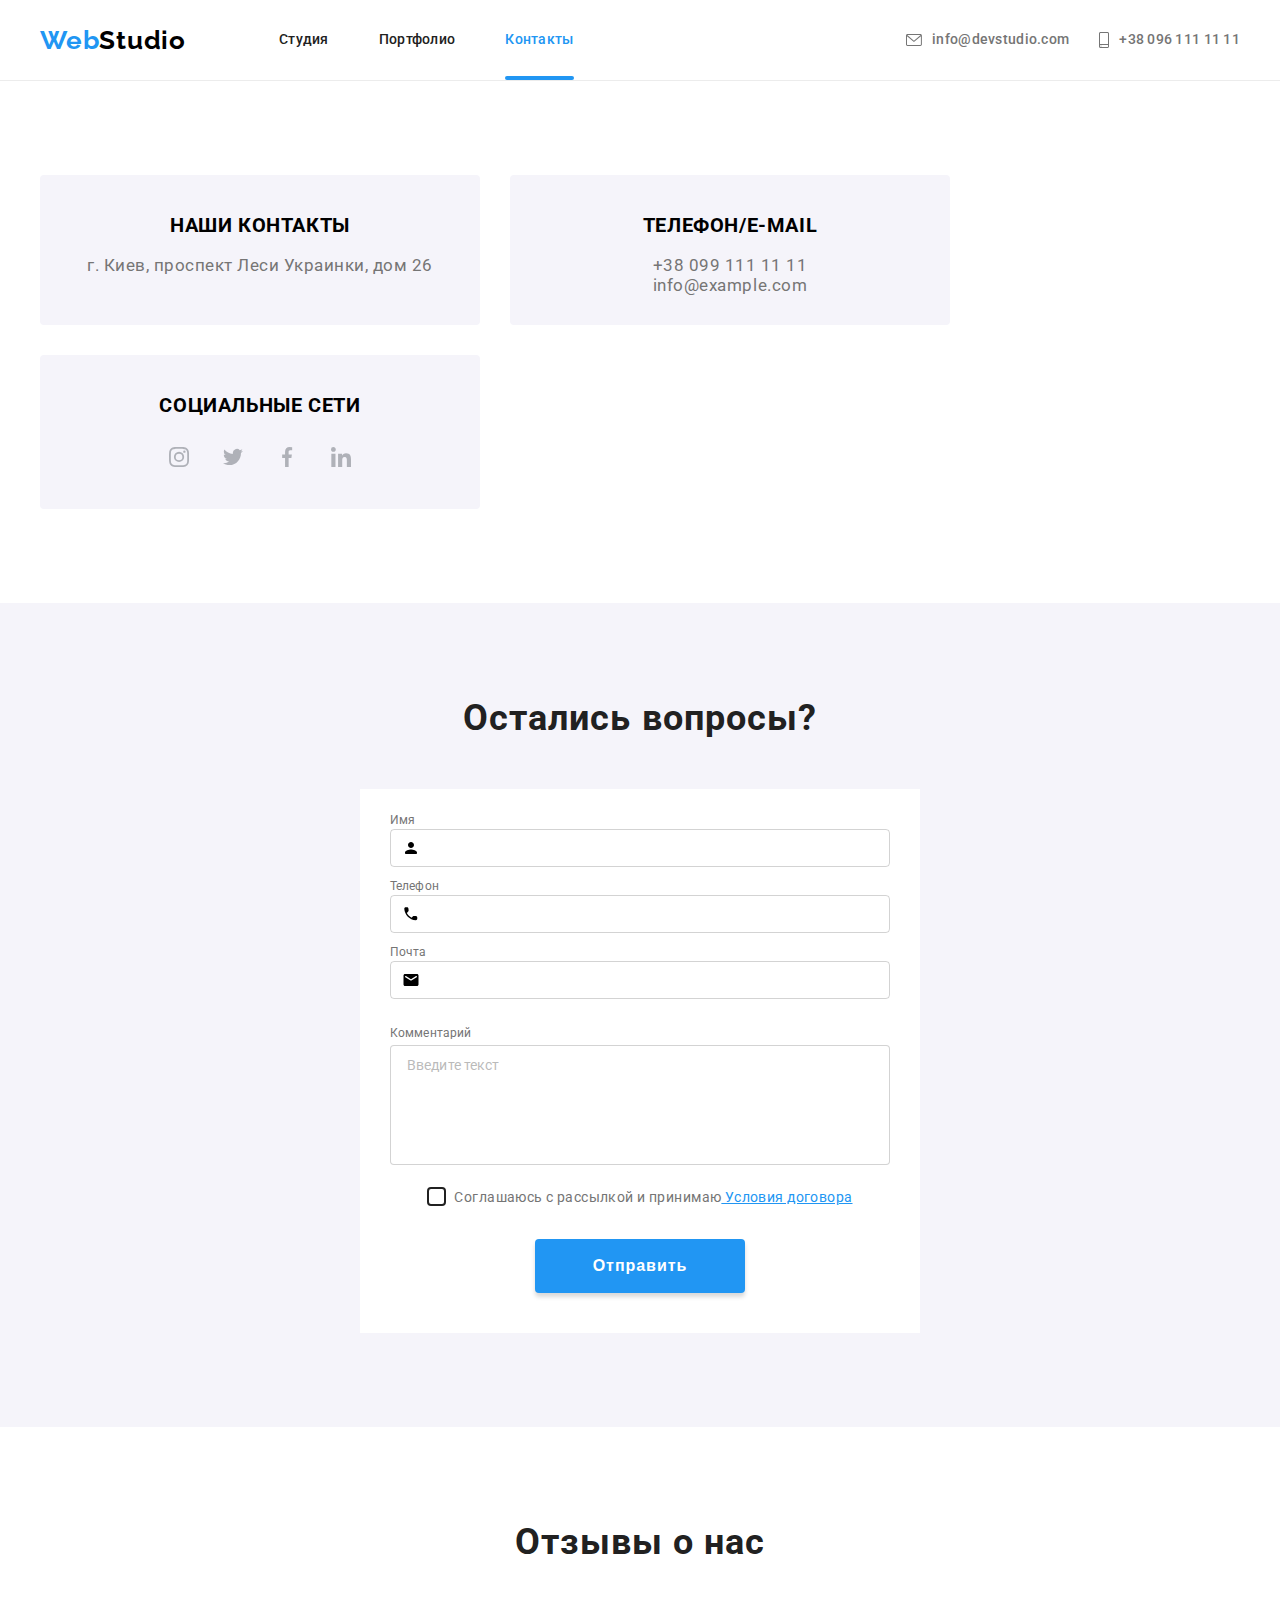
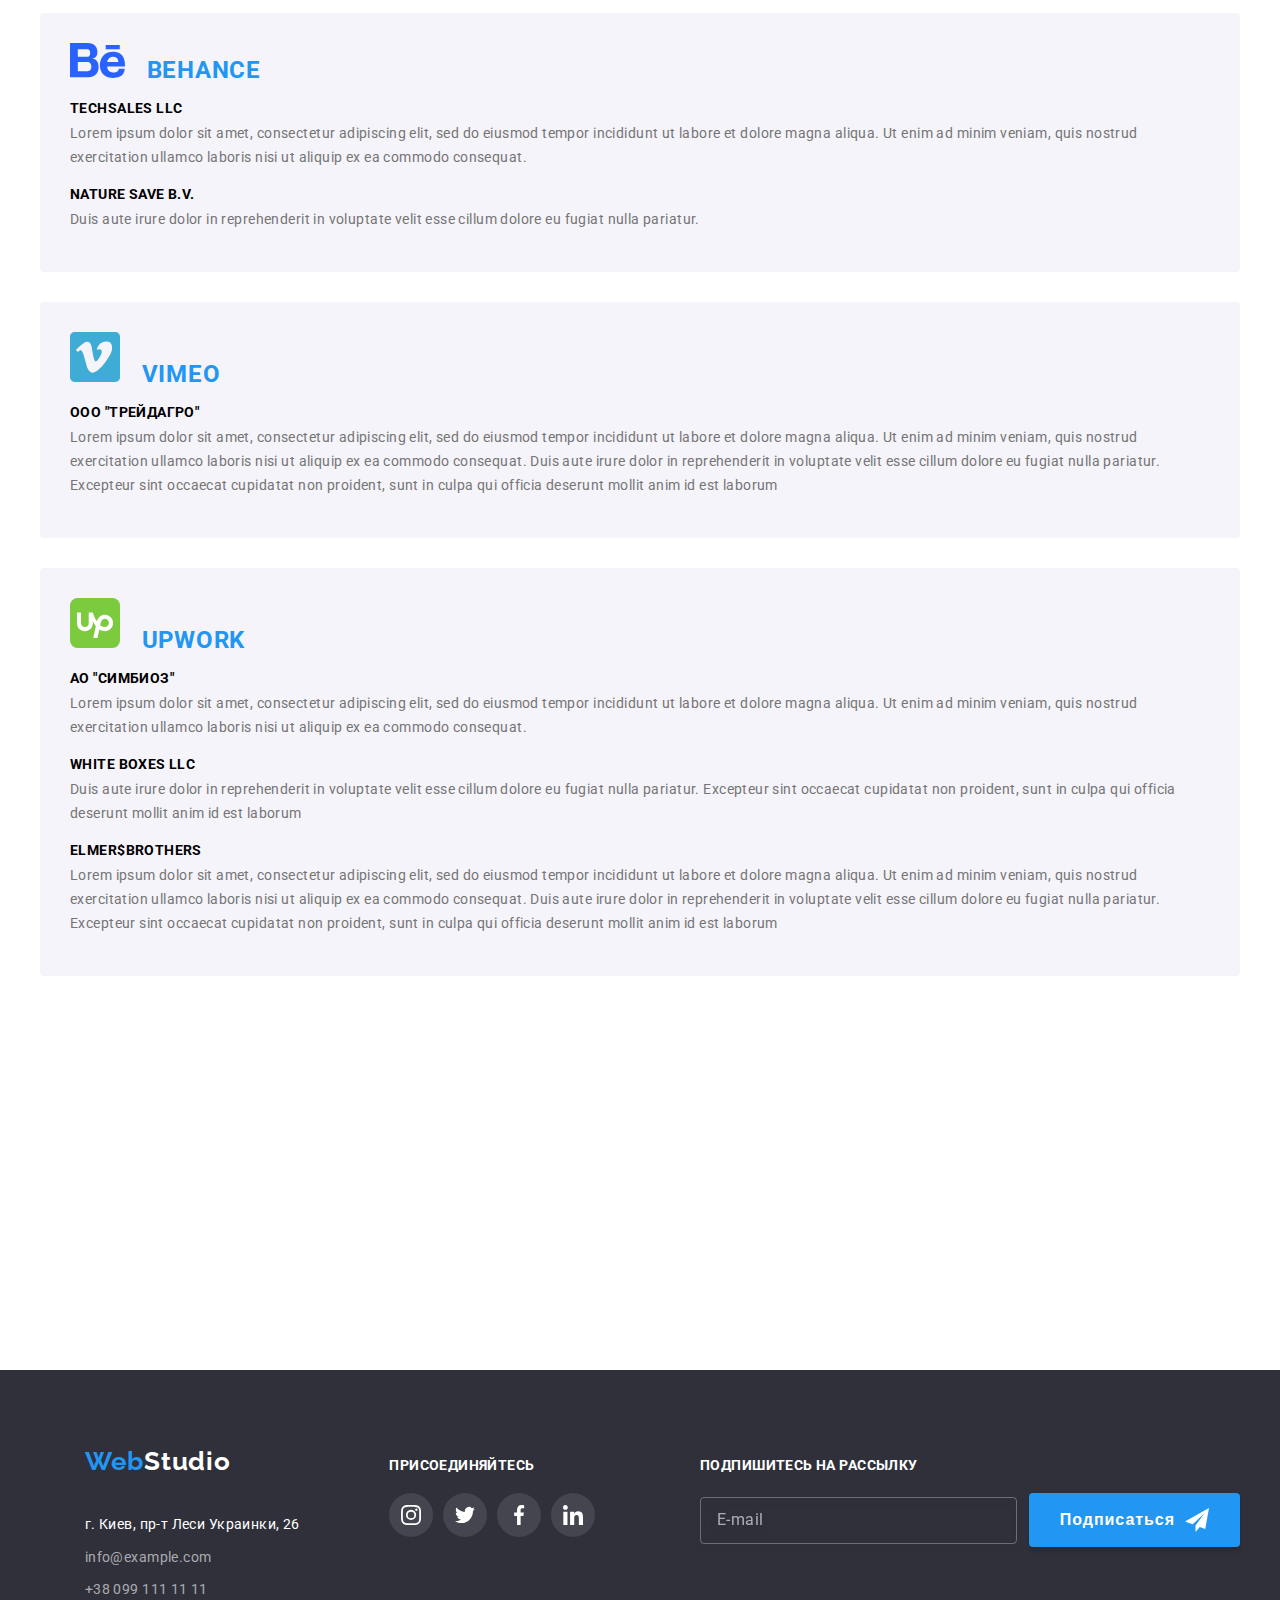
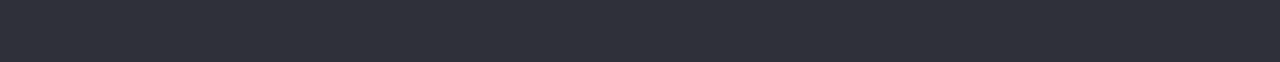
==== commit 2bfc32c3: "добавила страницу контакты" ====
--- a/contacts.html
+++ b/contacts.html
@@ -78,7 +78,7 @@
           <ul class="mobile-menu__list list">
             <li class="mobile-menu__item">
               <a
-                class="mobile-menu__link mobile-menu__link--current link"
+                class="mobile-menu__link link"
                 href="./index.html"
                 >Студия</a
               >
@@ -89,7 +89,7 @@
               >
             </li>
             <li class="mobile-menu__item">
-              <a class="mobile-menu__link link" href="#">Контакты</a>
+              <a class="mobile-menu__link mobile-menu__link--current link" href="#">Контакты</a>
             </li>
           </ul>
           <div class="mobile-menu__box">
@@ -132,7 +132,189 @@
   </header>
 
   <body>
-      <div class="box"></div>
+    <section class="block-contacts">
+      <div class="container">
+        <div class="block-contacts__box">
+    <ul class="block-contacts__list list">
+      <li class="block-contacts__item">
+        <h4 class="block-contacts__title">Наши контакты</h4>
+        <p class="block-contacts__text">
+         
+          г. Киев, проспект Леси Украинки, дом 26
+        
+        </p>
+      </li>
+      <li class="block-contacts__item">
+        <h4 class="block-contacts__title">Телефон/E-mail</h4>
+        <p class="block-contacts__text">+38 099 111 11 11</p>
+        <p class="block-contacts__text">info@example.com</p>
+      </li>
+      <li class="block-contacts__item">
+        <h4 class="block-contacts__title">Социальные сети</h4>
+             <ul class="list social__list">
+            <li class="social__item ">
+              <a class="link social__link" href="#">
+                <svg class=" social__icon">
+                  <use href="./images/icons/sprite.svg#icon-instagram"></use>
+                </svg>
+              </a>
+            </li>
+            <li class="social__item">
+              <a class="social__link " href="#">
+                <svg class=" social__icon">
+                  <use href="./images/icons/sprite.svg#icon-twitter"></use>
+                </svg>
+              </a>
+            </li>
+            <li class="social__item">
+              <a class="social__link " href="#">
+                <svg class=" social__icon">
+                  <use href="./images/icons/sprite.svg#icon-facebook"></use>
+                </svg>
+              </a>
+            </li>
+            <li class="social__item">
+              <a class="social__link " href="#">
+                <svg class=" social__icon">
+                  <use href="./images/icons/sprite.svg#icon-linkedin"></use>
+                </svg>
+              </a>
+            </li>
+          </ul>
+        </div>
+      </div>
+      </li>
+    </ul>
+    </section>
+
+    <section class="block__feedback">
+      <div class="container">
+        <h3 class="title">Остались вопросы?</h3>
+        <div class="feed-back-form">
+          <label for="name" class="feed-back-form__field">
+            <input
+              type="text"
+              name="name"
+              class="feed-back-form__input"
+              autocomplete="off"
+              placeholder=" "
+              id="name"
+            />
+            <span class="feed-back-form__text">Имя</span>
+            <svg class="feed-back-form__svg">
+              <use href="./images/icons/sprite.svg#icon-person-black"></use>
+            </svg>
+          </label>
+    
+          <label for="tel" class="feed-back-form__field">
+            <input
+              type="tel"
+              name="tel"
+              class="feed-back-form__input"
+              autocomplete="off"
+              placeholder=" "
+              id="tel"
+            />
+            <span class="feed-back-form__text">Телефон</span>
+            <svg class="feed-back-form__svg">
+              <use href="./images/icons/sprite.svg#icon-phone-black"></use>
+            </svg>
+          </label>
+    
+          <label for="feed-back-form-mail" class="feed-back-form__field">
+            <input
+              type="email"
+              name="feed-back-form-mail"
+              class="feed-back-form__input"
+              placeholder=" "
+              id="feed-back-form-mail"
+            />
+            <span class="feed-back-form__text">Почта</span>
+            <svg class="feed-back-form__svg">
+              <use href="./images/icons/sprite.svg#icon-email-black"></use>
+            </svg>
+          </label>
+    
+          <label for="comment" class="feed-back-form__field">
+            <span class="feed-back-form__coment">Комментарий</span>
+            <textarea
+              name="comment"
+              placeholder="Введите текст"
+              id="comment"
+              class="feed-back-form__textarea"
+            ></textarea>
+          </label>
+    
+          <label class="policy">
+            <input class="checkbox" type="checkbox" name="policy" tabindex="-1" />
+            <span class="policy__icon" tabindex="0"></span>
+            <span class="policy__text">Соглашаюсь с рассылкой и принимаю</span>
+            <a class="policy__agreement" href="#">&nbsp;Условия договора</a>
+          </label>
+    
+          <button type="submit" class="button button--feed-back-form">Отправить</button>
+    
+          </div>
+      </div>
+    </section>
+
+    <section class="reviews">
+      <div class="container reviews__container">
+      <h2 class="title reviews__title">Отзывы о наc</h2>
+      <ul class="reviews__list list">
+          <li class="reviews__item">
+              <div class="reviews__image">
+      <a href="" class="reviews__link link" target="_blank" rel="noopener noreferrer" lang=en>
+                  <svg class="reviews__icon reviews__icon--blue" width="55px" height="35px">
+                      <use href="./images/icons/icons.svg#icon-behance1"></use>
+                  </svg>
+      Behance
+      </a>
+              </div>
+              <a href="" class="reviews__client-link link" target="_blank" rel="noopener noreferrer" lang=en>TechSales llc</a>
+              <p class="reviews__description">Lorem ipsum dolor sit amet, consectetur adipiscing elit, sed do eiusmod tempor incididunt ut labore et dolore magna aliqua. 
+              Ut enim ad minim veniam, quis nostrud exercitation ullamco laboris nisi ut aliquip ex ea commodo consequat. </p>
+         <a href="" class="reviews__client-link link" target="_blank" rel="noopener noreferrer" lang=en>Nature Save b.v.</a>
+              <p class="reviews__description">Duis aute irure dolor in reprehenderit in voluptate velit esse cillum dolore eu fugiat nulla pariatur. </p>
+          </li>
+            <li class="reviews__item">
+              <div class="reviews__image">
+      <a href="" class="reviews__link link" target="_blank" rel="noopener noreferrer" lang=en>
+                  <svg class="reviews__icon reviews__icon--light-blue" width="50px" height="50px">
+                      <use href="./images/icons/icons.svg#icon-vimeo2"></use>
+                  </svg>
+       Vimeo
+      </a>
+              </div>
+              <a href="" class="reviews__client-link link" target="_blank" rel="noopener noreferrer">ООО "ТрейдАгро"</a>
+              <p class="reviews__description">Lorem ipsum dolor sit amet, consectetur adipiscing elit, sed do eiusmod tempor incididunt ut labore et dolore magna aliqua. 
+      Ut enim ad minim veniam, quis nostrud exercitation ullamco laboris nisi ut aliquip ex ea commodo consequat. 
+      Duis aute irure dolor in reprehenderit in voluptate velit esse cillum dolore eu fugiat nulla pariatur. 
+      Excepteur sint occaecat cupidatat non proident, sunt in culpa qui officia deserunt mollit anim id est laborum</p>	
+          </li>
+            <li class="reviews__item">
+              <div class="reviews__image">
+      <a href="#" class="reviews__link link" target="_blank" rel="noopener noreferrer" lang=en>
+          <svg class="reviews__icon reviews__icon--green" xmlns="http://www.w3.org/2000/svg" viewBox="0 0 512 512"><rect width="512" height="512" rx="15%"/><path fill="#fff" d="M357.2 296.9c-17 0-33-7.2-47.4-18.9l3.5-16.6.1-.6c3.2-17.6 13.1-47.2 43.8-47.2 23 0 41.7 18.7 41.7 41.7s-18.7 41.6-41.7 41.6zm0-125.5c-39.2 0-69.5 25.4-81.9 67.3-18.8-28.3-33.1-62.2-41.4-90.8h-42.2v109.7c0 21.7-17.6 39.3-39.3 39.3s-39.3-17.6-39.3-39.3V147.8H71v109.7c0 44.9 36.5 81.8 81.4 81.8s81.4-36.9 81.4-81.8v-18.4c8.2 17.1 18.2 34.4 30.4 49.6l-25.8 121.4h43.1l18.7-88c16.4 10.5 35.2 17.1 56.8 17.1 46.2 0 83.8-37.8 83.8-84.1.1-46.1-37.4-83.7-83.6-83.7"/>
+          </svg>
+               UpWork
+      </a>
+              </div>
+              <a href="" class="reviews__client-link link" target="_blank" rel="noopener noreferrer">АО "Симбиоз"</a>
+              <p class="reviews__description">Lorem ipsum dolor sit amet, consectetur adipiscing elit, sed do eiusmod tempor incididunt ut labore et dolore magna aliqua. 
+              Ut enim ad minim veniam, quis nostrud exercitation ullamco laboris nisi ut aliquip ex ea commodo consequat. </p>
+         <a href="" class="reviews__client-link link" target="_blank" rel="noopener noreferrer" lang=en>White boxes llc</a>
+              <p class="reviews__description">Duis aute irure dolor in reprehenderit in voluptate velit esse cillum dolore eu fugiat nulla pariatur.
+      Excepteur sint occaecat cupidatat non proident, sunt in culpa qui officia deserunt mollit anim id est laborum </p>
+      <a href="" class="reviews__client-link link" target="_blank" rel="noopener noreferrer" lang=en>Elmer$Brothers</a>
+              <p class="reviews__description">Lorem ipsum dolor sit amet, consectetur adipiscing elit, sed do eiusmod tempor incididunt ut labore et dolore magna aliqua. 
+      Ut enim ad minim veniam, quis nostrud exercitation ullamco laboris nisi ut aliquip ex ea commodo consequat. 
+      Duis aute irure dolor in reprehenderit in voluptate velit esse cillum dolore eu fugiat nulla pariatur. 
+      Excepteur sint occaecat cupidatat non proident, sunt in culpa qui officia deserunt mollit anim id est laborum</p>
+          </li>
+          </ul>
+      </div>
+  </section>      
     
   </body>
 
--- a/css/main.min.css
+++ b/css/main.min.css
@@ -1,2 +1,2 @@
-:root{--main-font: "Roboto", sans-serif;--logo-font: "Raleway", sans-serif;--accent-color: #2196f3;--title-color: #212121;--text-color: #757575;--social-link-color: #afb1b8;--colorOn-darkВackground: #ffffff;--margin-bottom-title: 30px;--transition-color: color 250ms cubic-bezier(0.4, 0, 0.2, 1)}.visually-hidden{position:absolute !important;clip:rect(1px 1px 1px 1px);clip:rect(1px, 1px, 1px, 1px);padding:0 !important;border:0 !important;height:1px !important;width:1px !important;overflow:hidden}.link{text-decoration:none}.list{list-style:none}.address{font-style:normal}body{font-family:var(--main-font);margin:0}h1,h2,h3,h4,h5,h6,p{margin:0}ul,ol{margin:0;padding:0}img{display:block;max-width:100%;height:auto}.container{padding-left:15px;padding-right:15px;padding-top:60px;padding-bottom:60px}@media screen and (min-width: 480px){.container{width:480px;margin:0 auto}}@media screen and (min-width: 768px){.container{width:768px}}@media screen and (min-width: 1200px){.container{width:1200px;padding-top:94px;padding-bottom:94px}}.logo{font-family:var(--logo-font);font-weight:bold;font-size:26px;line-height:1.19;letter-spacing:0.03em;color:var(--accent-color);padding-top:16px;padding-bottom:16px}.logo__part--them-light{color:#000}.logo__part--them-dark{color:var(--colorOn-darkВackground)}.button{display:block;margin:0 auto;font-weight:bold;font-size:16px;line-height:30px;letter-spacing:0.06em;color:var(--colorOn-darkВackground);background-color:var(--accent-color);box-shadow:0px 4px 4px rgba(0,0,0,0.15);border-radius:4px;outline:none;cursor:pointer;border-color:transparent;padding:10px 32px;transition:background-color 250ms cubic-bezier(0.4, 0, 0.2, 1)}.button:hover,.button:focus{background-color:#188ce8}.title{font-family:"Roboto",sans-serif;font-size:28px;line-height:1.17857;font-weight:700;text-align:center;letter-spacing:0.03em;color:var(--title-color);margin-bottom:30px}@media screen and (min-width: 1200px){.title{font-family:"Roboto",sans-serif;font-size:36px;line-height:1.16667;font-weight:700;margin-bottom:50px}}.social__list{display:flex;justify-content:center;align-items:center}.social__item{height:44px;width:44px}.social__item+.social__item{margin-left:10px}.social__item--them-dark{background:rgba(255,255,255,0.1);border-radius:50%}.social__item--them-dark:hover,.social__item--them-dark:focus{background-color:var(--accent-color)}.social__link{display:flex;justify-content:center;align-items:center;height:100%;width:100%;border-radius:50%;transition:background-color 250ms cubic-bezier(0.4, 0, 0.2, 1)}.social__link:hover,.social__link:focus{background-color:var(--accent-color)}.social__icon{width:20px;height:20px;fill:var(--social-link-color);transition:fill 250ms cubic-bezier(0.4, 0, 0.2, 1)}.social__link:hover .social__icon,.social__link:focus .social__icon{fill:#fff}.social__icon--them-dark{fill:#fff}.navigation{display:flex;align-items:center}.navigation__item+.navigation__item{margin-left:50px}.navigation__list{display:none;align-items:center;margin-left:93px}@media screen and (min-width: 768px){.navigation__list{display:flex}}.navigation__item{position:relative}.navigation__link{display:block;padding-top:32px;padding-bottom:32px;font-weight:500;font-size:14px;line-height:1.14;letter-spacing:0.02em;color:var(--title-color);transition:var(--transition-color)}.navigation__link:hover,.navigation__link:focus,.navigation__link:active{color:var(--accent-color)}.navigation__link--current{color:var(--accent-color)}.navigation__link--current::after{position:absolute;bottom:0;left:0;content:"";display:block;width:100%;height:4px;background-color:var(--accent-color);border-radius:4px}.form{width:100%;display:flex;justify-content:center;flex-wrap:wrap}@media screen and (min-width: 1200px){.form{align-items:baseline;flex-wrap:nowrap}}.form__input{padding:15px 0 15px 16px;width:100%;border:1px solid rgba(255,255,255,0.3);box-sizing:border-box;filter:drop-shadow(0px 4px 4px rgba(0,0,0,0.15));border-radius:4px;background-color:transparent;outline:none;color:var(--colorOn-darkВackground);margin-bottom:20px}@media screen and (min-width: 1200px){.form__input{margin-bottom:8px;margin-right:12px}}.form__input::placeholder{font-family:var(--main-font);font-size:16px;line-height:1.25;letter-spacing:0.03em;color:rgba(255,255,255,0.6)}.form__input:focus,.form__input:active{border:1px solid #fff;transition:border 250ms cubic-bezier(0.4, 0, 0.2, 1)}.form button{margin:0;display:flex;align-items:center;padding:10px 29px}.form__svg{width:24px;height:24px;margin-left:10px}.backdrop{position:fixed;top:0;left:0;width:100vw;height:100vh;background-color:rgba(0,0,0,0.2);opacity:1;transition:opacity 250ms cubic-bezier(0.4, 0, 0.2, 1);z-index:1000}.backdrop.is-hidden{opacity:0;pointer-events:none}.backdrop.is-hidden .modal{transform:translate(-50%, -50%) scale(1.1)}.modal{display:flex;flex-direction:column;position:absolute;top:50%;left:50%;padding:40px;background-color:var(--colorOn-darkВackground);width:100vw;transform:translate(-50%, -50%) scale(1);transition:transform 250ms cubic-bezier(0.4, 0, 0.2, 1)}@media screen and (min-width: 450px){.modal{width:450px}}@media screen and (min-width: 1200px){.modal{width:528px}}.modal__tittle{margin-bottom:30px;font-family:var(--main-font);font-weight:bold;font-size:20px;line-height:1.15;text-align:center;letter-spacing:0.03em;color:var(--title-color)}.modal__field{display:flex;flex-direction:column;position:relative}.modal__field+.modal__field{margin-top:28px}.modal__text{position:absolute;top:50%;left:41px;transform:translateY(-50%);font-family:var(--main-font);font-size:12px;line-height:1.16;letter-spacing:0.01em;z-index:-1;color:var(--text-color)}.modal__text__input:not(:placeholder-shown)+.modal__text{transform:translateY(-35px) translateX(-40px);transition:transform 250ms cubic-bezier(0.4, 0, 0.2, 1)}.modal__text__field:focus-within>.modal__text{transform:translateY(-35px) translateX(-40px);transition:transform 250ms cubic-bezier(0.4, 0, 0.2, 1)}.modal__svg{position:absolute;top:50%;left:12px;transform:translateY(-50%);z-index:-1;width:18px;height:18px}.modal__svg__input:focus ~ .modal__svg{fill:var(--accent-color);transition:fill 250ms cubic-bezier(0.4, 0, 0.2, 1)}.modal__textarea{resize:none;height:120px;width:100%;padding:12px 16px;font-family:var(--main-font);font-size:12px;line-height:1.16;letter-spacing:0.01em;color:var(--title-color);border:1px solid rgba(33,33,33,0.2);box-sizing:border-box;border-radius:4px}.modal__textarea::placeholder{font-size:14px;line-height:1.14;color:rgba(117,117,117,0.5)}.modal__textarea:focus,.modal__textarea:active{outline:none;border:1px solid #2196f3;transition:border 250ms cubic-bezier(0.4, 0, 0.2, 1)}.modal__coment{font-size:12px;line-height:1.16;letter-spacing:0.01em;color:var(--text-color);margin-bottom:4px}.modal__input{padding:11px 41px;z-index:1;background-color:transparent;border:1px solid rgba(33,33,33,0.2);box-sizing:border-box;border-radius:4px;font-family:var(--main-font);font-size:12px;line-height:1.16;letter-spacing:0.01em;color:var(--title-color)}.modal__input:focus,.modal__input:active{outline:none;border:1px solid #2196f3;transition:border 250ms cubic-bezier(0.4, 0, 0.2, 1)}.policy{display:flex;justify-content:center;align-items:center;margin-top:20px;cursor:pointer;flex-direction:column;align-items:flex-start}@media screen and (min-width: 450px){.policy{flex-direction:row;align-items:center}}.policy__text{font-size:12px;line-height:24px;letter-spacing:0.03em;color:#757575}@media screen and (min-width: 1200px){.policy__text{font-size:14px}}.policy__agreement{font-size:12px;letter-spacing:0.03em;color:var(--accent-color)}@media screen and (min-width: 1200px){.policy__agreement{font-size:14px}}.checkbox{position:absolute !important;clip:rect(1px 1px 1px 1px);clip:rect(1px, 1px, 1px, 1px);padding:0 !important;border:0 !important;height:1px !important;width:1px !important;overflow:hidden}.policy__icon{margin-right:8px;display:inline-block;width:15px;height:15px;background-color:#fff;border:2px solid #212121;border-radius:4px;transition:background-color 250ms cubic-bezier(0.4, 0, 0.2, 1),border 250ms cubic-bezier(0.4, 0, 0.2, 1)}.checkbox:checked+.policy__icon{border-color:transparent;border-color:var(--accent-color);background-color:var(--accent-color);background-origin:border-box;background-image:url(../images/icons/check.svg);transition:background-color 250ms cubic-bezier(0.4, 0, 0.2, 1)}.button--modal{margin-top:30px;padding:10px 56px}.closeButton{position:absolute;top:8px;right:8px;width:30px;height:30px;background-color:transparent;border:1px solid rgba(0,0,0,0.1);border-radius:50%;cursor:pointer;outline:none}.closeButton:focus{border:1px solid #2196f3;transition:border 250ms cubic-bezier(0.4, 0, 0.2, 1)}.closeButton__svg{fill:#000;width:11px;height:11px}.closeButton:focus .closeButton__svg{fill:var(--accent-color);transition:fill 250ms cubic-bezier(0.4, 0, 0.2, 1)}.burger-button{position:absolute;background-color:transparent;border:none;padding:0;top:10px;right:15px;cursor:pointer;outline:none;z-index:100}.burger-button__svg{width:40px;height:40px}@media screen and (min-width: 768px){.burger-button{display:none}}.burger-button .icon-close-burger{display:none}.burger-button.is-open .icon-close-burger{display:block}.page-header .icon-burger{display:block}.burger-button.is-open .icon-burger{display:none}.mobile-menu{position:fixed;top:0;left:50%;width:100vw;max-width:480px;height:100vh;padding:48px 40px;display:flex;flex-direction:column;justify-content:space-between;overflow:scroll;z-index:1;background-color:#fff;-webkit-box-shadow:0 0 8px 4px rgba(0,0,0,0.47);-moz-box-shadow:0 0 8px 4px rgba(0,0,0,0.47);box-shadow:0 0 8px 4px rgba(0,0,0,0.47);opacity:0;transform:translateY(-100%) translateX(-50%);transition:transform 500ms cubic-bezier(0.4, 0, 0.2, 1),opacity 450ms cubic-bezier(0.4, 0, 0.2, 1)}@media screen and (min-width: 768px){.mobile-menu{display:none}}.mobile-menu.is-open{transform:translateY(0) translateX(-50%);opacity:1;transition:transform 500ms cubic-bezier(0.4, 0, 0.2, 1),opacity 450ms cubic-bezier(0.4, 0, 0.2, 1)}.mobile-menu__list{margin-bottom:30px}.mobile-menu__link{font-family:"Roboto",sans-serif;font-size:40px;line-height:1.175;font-weight:500;color:#000000}.mobile-menu__link--current{color:var(--accent-color)}.mobile-menu__item:not(:last-child){margin-bottom:32px}.mobile-menu__backdrop{position:fixed;top:0;left:0;width:100vw;height:100vh;background-color:rgba(0,0,0,0.2);opacity:0;z-index:-1;transition:opacity 500ms cubic-bezier(0.4, 0, 0.2, 1),z-index 500ms cubic-bezier(0.4, 0, 0.2, 1)}@media screen and (min-width: 768px){.mobile-menu__backdrop{display:none}}.mobile-menu__backdrop.is-open{opacity:1;z-index:1;transition:opacity 500ms cubic-bezier(0.4, 0, 0.2, 1),z-index 500ms cubic-bezier(0.4, 0, 0.2, 1)}.mobile-contact__list{margin-bottom:64px}.mobile-contact__item:not(:last-child){margin-bottom:32px}.mobile-contact__link{font-family:"Roboto",sans-serif;font-size:24px;line-height:1.16667;font-weight:500;letter-spacing:0.02em;color:var(--text-color);transition:var(--transition-color)}.mobile-contact__link:hover,.mobile-contact__link:focus{color:var(--accent-color)}@media screen and (max-width: 424px){.mobile-contact__link{font-size:20px}}.mobile-contact__link--accent{font-family:"Roboto",sans-serif;font-size:34px;line-height:1.17647;font-weight:500;color:var(--accent-color)}.mobile-contact__link--accent:hover,.mobile-contact__link--accent:focus{color:#000000;transition:var(--transition-color)}@media screen and (max-width: 424px){.mobile-contact__link--accent{font-size:26px}}.mobile-social__list{display:flex;flex-wrap:wrap}@media screen and (min-width: 768px){.mobile-social__list{display:none}}.mobile-social__link{color:var(--accent-color);font-family:"Roboto",sans-serif;font-size:13px;line-height:1.69231;font-weight:500}@media screen and (min-width: 425px){.mobile-social__link{font-size:16px}}@media screen and (min-width: 480px){.mobile-social__link{font-size:18px}}.mobile-social__link:hover .mobile-social__link:focus{color:var(--text-color);transition:var(--transition-color)}@media screen and (min-width: 375px){.mobile-social__item:not(:last-child){padding-right:10px;border-right:1px solid rgba(33,33,33,0.2)}}.mobile-social__item:not(:first-child){padding-left:10px}.page-header{border-bottom:1px solid #ECECEC}.page-header__container{display:flex;align-items:center;padding-top:0;padding-bottom:0;position:relative}.contact__list{display:none;margin-left:auto}@media screen and (min-width: 768px){.contact__list{display:flex;flex-direction:column-reverse}}@media screen and (min-width: 1200px){.contact__list{flex-direction:row-reverse}}.contact__item:last-child{margin-bottom:10px}@media screen and (min-width: 1200px){.contact__item:last-child{margin-bottom:0;margin-right:30px}}.contact__svg{fill:var(--text-color);margin-right:10px;transition:fill 250ms cubic-bezier(0.4, 0, 0.2, 1)}.contact__link:hover .contact__svg,.contact__link:focus .contact__svg{fill:var(--accent-color)}.contact__link{display:flex;align-items:center;font-weight:500;font-size:14px;line-height:1.14;letter-spacing:0.02em;color:var(--text-color);transition:var(--transition-color)}.contact__link:hover,.contact__link:focus{color:var(--accent-color)}.hero{padding-top:118px;padding-bottom:118px;margin-left:auto;margin-right:auto;background-color:#2f303a;background-image:linear-gradient(to right, rgba(47,48,58,0.4), rgba(47,48,58,0.4)),url("../images/mobile/hero/img.jpg");background-size:cover;background-repeat:no-repeat;background-position:center}@media screen and (min-device-pixel-ratio: 2), screen and (min-resolution: 192dpi), screen and (min-resolution: 2dppx){.hero{background-image:linear-gradient(to bottom, rgba(47,48,58,0.4), rgba(47,48,58,0.4)),url("../images/mobile/hero/img@2.jpg")}}@media screen and (min-width: 768px){.hero{max-width:1199px;background-image:linear-gradient(to bottom, rgba(47,48,58,0.4), rgba(47,48,58,0.4)),url("../images/tablet/Hero/Header-img.jpg")}}@media screen and (min-width: 768px) and (min-device-pixel-ratio: 2), screen and (min-width: 768px) and (min-resolution: 192dpi), screen and (min-width: 768px) and (min-resolution: 2dppx){.hero{background-image:linear-gradient(to bottom, rgba(47,48,58,0.4), rgba(47,48,58,0.4)),url("../images/tablet/Hero/Header-img@2x.jpg")}}@media screen and (min-width: 1200px){.hero{max-width:1600px;background-image:linear-gradient(to bottom, rgba(47,48,58,0.4), rgba(47,48,58,0.4)),url("../images/desktop/hero/Img.jpg")}}@media screen and (min-width: 1200px) and (min-device-pixel-ratio: 2), screen and (min-width: 1200px) and (min-resolution: 192dpi), screen and (min-width: 1200px) and (min-resolution: 2dppx){.hero{background-image:linear-gradient(to bottom, rgba(47,48,58,0.4), rgba(47,48,58,0.4)),url("../images/desktop/hero/Img@2x.jpg")}}@media screen and (min-width: 1200px){.hero{padding-top:200px;padding-bottom:200px}}.hero__container{padding-top:0;padding-bottom:0}.hero__title{max-width:360px;margin:0 auto;margin-bottom:30px;text-align:center;letter-spacing:0.06em;text-transform:uppercase;color:var(--colorOn-darkВackground);font-family:"Roboto",sans-serif;font-size:26px;line-height:1.61538;font-weight:900}@media screen and (min-width: 1200px){.hero__title{max-width:696px;font-family:"Roboto",sans-serif;font-size:44px;line-height:1.36364;font-weight:900}}@media screen and (min-width: 1200px){.advantage__container{padding-bottom:0px}}@media screen and (min-width: 768px){.advantage__list{margin:-15px;display:flex;flex-wrap:wrap}}@media screen and (max-width: 767px){.advantage__item:not(:last-child){margin-bottom:30px}}@media screen and (min-width: 768px){.advantage__item{margin:15px;width:calc((100% - 4 * 15px) / 2)}}@media screen and (min-width: 1200px){.advantage__item{width:calc((100% - 8 * 15px) / 4)}}.advantage__box{width:100%;padding-top:25px;padding-bottom:25px;margin-bottom:30px;background-color:#f5f4fa;border-radius:4px}.advantage__svg{margin:auto;display:block}.advantage__title{margin-bottom:10px;font-family:"Roboto",sans-serif;font-size:14px;line-height:1.14286;font-weight:700;letter-spacing:0.03em;text-transform:uppercase;color:var(--title-color);text-align:center}.advantage__description{font-family:"Roboto",sans-serif;font-size:14px;line-height:1.71429;font-weight:400;letter-spacing:0.03em;color:var(--text-color);text-align:justify}@media screen and (max-width: 1199px){.works{display:none}}@media screen and (min-width: 1200px){.works{display:block}}.works__item{position:relative;flex-basis:calc((100% - 60px) / 3)}.works__list{display:flex;height:294px}.works__list :not(:last-child){margin-right:30px}.works__сaption{background-color:rgba(47,48,58,0.8);position:absolute;bottom:0;left:0;width:100%}.works__description{padding-top:27px;padding-bottom:27px;font-family:var(--main-font);font-weight:bold;font-size:14px;line-height:1.14;text-align:center;letter-spacing:0.03em;text-transform:uppercase;color:#ffffff}.team{background:#f5f4fa}@media screen and (min-width: 768px){.team__list{margin:-15px;display:flex;flex-wrap:wrap}}@media screen and (max-width: 767px){.team .team__card:not(:last-child){margin-bottom:30px}}.team__card{background-color:white;box-shadow:0px 1px 3px rgba(0,0,0,0.12),0px 1px 1px rgba(0,0,0,0.14),0px 2px 1px rgba(0,0,0,0.2);border-radius:0px 0px 4px 4px}@media screen and (min-width: 768px){.team__card{margin:15px;width:calc((100% - 4 * 15px) / 2)}}@media screen and (min-width: 1200px){.team__card{width:calc((100% - 8 * 15px) / 4)}}.team__caption{padding:30px 32px}.team__name{font-family:"Roboto",sans-serif;font-size:16px;line-height:1.1875;font-weight:500;margin-bottom:10px;text-align:center;letter-spacing:0.03em;color:var(--title-color)}.team__position{font-family:"Roboto",sans-serif;font-size:16px;line-height:1.1875;font-weight:400;text-align:center;letter-spacing:0.03em;margin-bottom:16px}.clients__list{display:flex;flex-wrap:wrap;justify-content:center;margin:-15px}.clients__item{margin:15px;width:calc((100% - 4 * 15px)/2);height:90px}@media screen and (min-width: 768px){.clients__item{width:calc((100% - 6 * 15px)/3)}}@media screen and (min-width: 1200px){.clients__item{width:calc((100% - 12 * 15px)/6)}}.clients__link{display:flex;justify-content:center;align-items:center;width:100%;height:100%;border:1px solid var(--social-link-color);border-radius:4px;transition:border 250ms cubic-bezier(0.4, 0, 0.2, 1)}.clients__link:hover,.clients__link:focus{border:1px solid var(--accent-color)}.clients__icon{fill:var(--social-link-color);transition:fill 250ms cubic-bezier(0.4, 0, 0.2, 1)}.clients__link:hover .clients__icon,.clients__link:focus .clients__icon{fill:var(--accent-color)}.footer{background-color:#2f303a}.footer__container{display:flex;flex-direction:column;align-items:center;padding-top:60px;padding-bottom:60px}@media screen and (min-width: 1200px){.footer__container{flex-direction:row;justify-content:space-between;align-items:baseline}}.footer__box{display:flex;flex-direction:column;margin-bottom:60px;width:100%}@media screen and (min-width: 768px){.footer__box{flex-direction:row;justify-content:space-around;align-items:baseline}}@media screen and (min-width: 1200px){.footer__box{width:50%;margin-bottom:0}}.footer .logo{margin-bottom:20px;display:block}.footer__title{margin-bottom:20px;font-family:"Roboto",sans-serif;font-size:14px;line-height:1.14286;font-weight:700;color:#ffffff;letter-spacing:0.03em;text-transform:uppercase;text-align:center}@media screen and (min-width: 1200px){.footer__title{text-align:left}}.footer__contacts{display:flex;flex-direction:column;align-items:center;margin-bottom:60px}@media screen and (min-width: 768px){.footer__contacts{margin-bottom:0}}@media screen and (min-width: 1200px){.footer__contacts{align-items:flex-start}}@media screen and (min-width: 1200px){.footer__subscription{width:45%}}.contacts{display:flex;flex-direction:column;align-items:center}@media screen and (min-width: 1200px){.contacts{align-items:flex-start}}.contacts .contacts__item:not(:last-child){margin-bottom:9px}.contacts .contacts__link{font-size:14px;line-height:1.7;letter-spacing:0.03em;color:rgba(255,255,255,0.6)}.contacts .contacts__link:hover{color:var(--colorOn-darkВackground);transition:color 250ms cubic-bezier(0.4, 0, 0.2, 1)}.contacts .contacts__link--darkВackground{color:var(--colorOn-darkВackground)}.filters__list{display:flex;flex-wrap:wrap;margin-bottom:50px}@media screen and (max-width: 767px){.filters__list{margin-top:-8px;margin-left:-8px}}@media screen and (min-width: 768px){.filters__list{justify-content:center}}@media screen and (max-width: 767px){.filters__item{margin-top:8px;margin-left:8px}}@media screen and (min-width: 768px){.filters__item:not(:last-child){margin-right:8px}}.filters__button{font-weight:500;font-size:16px;line-height:26px;text-align:center;letter-spacing:0.03em;color:var(--title-color);background-color:#f5f4fa;border-radius:4px;border:#f5f4fa;cursor:pointer;padding:6px 22px;transition:var(--transition-color),background-color 250ms cubic-bezier(0.4, 0, 0.2, 1),box-shadow 250ms cubic-bezier(0.4, 0, 0.2, 1)}.filters__button:hover,.filters__button:focus{background-color:#188ce8;color:var(--colorOn-darkВackground);outline:none;box-shadow:0px 1px 1px rgba(0,0,0,0.12),0px 4px 4px rgba(0,0,0,0.06),1px 4px 6px rgba(0,0,0,0.16)}.projects{width:100%}@media screen and (min-width: 768px){.projects{width:768px;display:flex;flex-wrap:wrap;margin-top:-30px;margin-left:-30px}}@media screen and (min-width: 1200px){.projects{width:1200px}}.projects__item{transition:box-shadow 250ms cubic-bezier(0.4, 0, 0.2, 1)}.projects__item:hover{box-shadow:0px 1px 1px rgba(0,0,0,0.12),0px 4px 4px rgba(0,0,0,0.06),1px 4px 6px rgba(0,0,0,0.16)}@media screen and (max-width: 767px){.projects__item:not(:last-child){margin-bottom:30px}}@media screen and (min-width: 768px){.projects__item{display:flex;flex-basis:100%;flex-basis:calc((100% - 60px) / 2);margin-left:30px;margin-top:30px}}@media screen and (min-width: 1200px){.projects__item{flex-basis:calc((100% - 90px) / 3)}}.projects__link{display:flex;flex-direction:column;width:100%}.projects__img{max-width:100%;height:auto;overflow:scroll}.projects__tumb{position:relative;overflow:hidden}.projects__container--overlay{position:absolute;top:0;left:0;height:100%;background-color:rgba(33,150,243,0.9);opacity:0;transform:translateY(100%);transition:transform 1250ms cubic-bezier(0.4, 0, 0.2, 1),opacity 1250ms cubic-bezier(0.4, 0, 0.2, 1)}.projects__container--overlay:hover .projects__container--overlay,.projects__container--overlay:focus .projects__container--overlay{transform:translateY(0%);opacity:1;transition:transform 1250ms cubic-bezier(0.4, 0, 0.2, 1)}.projects__description{font-family:var(--main-font);font-size:18px;line-height:1.56;letter-spacing:0.03em;color:#ffffff;padding:63px 24px}@media screen and (max-width: 450px){.projects__description{font-size:14px;padding-top:30px}}.projects__box{padding:20px 24px;border:1px solid #eeeeee;border-top:none}@media screen and (min-width: 768px){.projects__box{flex-grow:1}}.projects__title{font-weight:bold;font-size:18px;line-height:36px;letter-spacing:0.06em;color:var(--title-color)}.projects__text{font-size:16px;line-height:30px;letter-spacing:0.03em;color:var(--text-color)}.contacts__map{display:flex}.box{height:500px}
+:root{--main-font: "Roboto", sans-serif;--logo-font: "Raleway", sans-serif;--accent-color: #2196f3;--title-color: #212121;--text-color: #757575;--social-link-color: #afb1b8;--colorOn-darkВackground: #ffffff;--margin-bottom-title: 30px;--transition-color: color 250ms cubic-bezier(0.4, 0, 0.2, 1)}.visually-hidden{position:absolute !important;clip:rect(1px 1px 1px 1px);clip:rect(1px, 1px, 1px, 1px);padding:0 !important;border:0 !important;height:1px !important;width:1px !important;overflow:hidden}.link{text-decoration:none}.list{list-style:none}.address{font-style:normal}body{font-family:var(--main-font);margin:0}h1,h2,h3,h4,h5,h6,p{margin:0}ul,ol{margin:0;padding:0}img{display:block;max-width:100%;height:auto}.container{padding-left:15px;padding-right:15px;padding-top:60px;padding-bottom:60px}@media screen and (min-width: 480px){.container{width:480px;margin:0 auto}}@media screen and (min-width: 768px){.container{width:768px}}@media screen and (min-width: 1200px){.container{width:1200px;padding-top:94px;padding-bottom:94px}}.logo{font-family:var(--logo-font);font-weight:bold;font-size:26px;line-height:1.19;letter-spacing:0.03em;color:var(--accent-color);padding-top:16px;padding-bottom:16px}.logo__part--them-light{color:#000}.logo__part--them-dark{color:var(--colorOn-darkВackground)}.button{display:block;margin:0 auto;font-weight:bold;font-size:16px;line-height:30px;letter-spacing:0.06em;color:var(--colorOn-darkВackground);background-color:var(--accent-color);box-shadow:0px 4px 4px rgba(0,0,0,0.15);border-radius:4px;outline:none;cursor:pointer;border-color:transparent;padding:10px 32px;transition:background-color 250ms cubic-bezier(0.4, 0, 0.2, 1)}.button:hover,.button:focus{background-color:#188ce8}.title{font-family:"Roboto",sans-serif;font-size:28px;line-height:1.17857;font-weight:700;text-align:center;letter-spacing:0.03em;color:var(--title-color);margin-bottom:30px}@media screen and (min-width: 1200px){.title{font-family:"Roboto",sans-serif;font-size:36px;line-height:1.16667;font-weight:700;margin-bottom:50px}}.social__list{display:flex;justify-content:center;align-items:center}.social__item{height:44px;width:44px}.social__item+.social__item{margin-left:10px}.social__item--them-dark{background:rgba(255,255,255,0.1);border-radius:50%}.social__item--them-dark:hover,.social__item--them-dark:focus{background-color:var(--accent-color)}.social__link{display:flex;justify-content:center;align-items:center;height:100%;width:100%;border-radius:50%;transition:background-color 250ms cubic-bezier(0.4, 0, 0.2, 1)}.social__link:hover,.social__link:focus{background-color:var(--accent-color)}.social__icon{width:20px;height:20px;fill:var(--social-link-color);transition:fill 250ms cubic-bezier(0.4, 0, 0.2, 1)}.social__link:hover .social__icon,.social__link:focus .social__icon{fill:#fff}.social__icon--them-dark{fill:#fff}.navigation{display:flex;align-items:center}.navigation__item+.navigation__item{margin-left:50px}.navigation__list{display:none;align-items:center;margin-left:93px}@media screen and (min-width: 768px){.navigation__list{display:flex}}.navigation__item{position:relative}.navigation__link{display:block;padding-top:32px;padding-bottom:32px;font-weight:500;font-size:14px;line-height:1.14;letter-spacing:0.02em;color:var(--title-color);transition:var(--transition-color)}.navigation__link:hover,.navigation__link:focus,.navigation__link:active{color:var(--accent-color)}.navigation__link--current{color:var(--accent-color)}.navigation__link--current::after{position:absolute;bottom:0;left:0;content:"";display:block;width:100%;height:4px;background-color:var(--accent-color);border-radius:4px}.form{width:100%;display:flex;justify-content:center;flex-wrap:wrap}@media screen and (min-width: 1200px){.form{align-items:baseline;flex-wrap:nowrap}}.form__input{padding:15px 0 15px 16px;width:100%;border:1px solid rgba(255,255,255,0.3);box-sizing:border-box;filter:drop-shadow(0px 4px 4px rgba(0,0,0,0.15));border-radius:4px;background-color:transparent;outline:none;color:var(--colorOn-darkВackground);margin-bottom:20px}@media screen and (min-width: 1200px){.form__input{margin-bottom:8px;margin-right:12px}}.form__input::placeholder{font-family:var(--main-font);font-size:16px;line-height:1.25;letter-spacing:0.03em;color:rgba(255,255,255,0.6)}.form__input:focus,.form__input:active{border:1px solid #fff;transition:border 250ms cubic-bezier(0.4, 0, 0.2, 1)}.form button{margin:0;display:flex;align-items:center;padding:10px 29px}.form__svg{width:24px;height:24px;margin-left:10px}.backdrop{position:fixed;top:0;left:0;width:100vw;height:100vh;background-color:rgba(0,0,0,0.2);opacity:1;transition:opacity 250ms cubic-bezier(0.4, 0, 0.2, 1);z-index:1000}.backdrop.is-hidden{opacity:0;pointer-events:none}.backdrop.is-hidden .modal{transform:translate(-50%, -50%) scale(1.1)}.modal{display:flex;flex-direction:column;position:absolute;top:50%;left:50%;padding:40px;background-color:var(--colorOn-darkВackground);width:100vw;transform:translate(-50%, -50%) scale(1);transition:transform 250ms cubic-bezier(0.4, 0, 0.2, 1)}@media screen and (min-width: 450px){.modal{width:450px}}@media screen and (min-width: 1200px){.modal{width:528px}}.modal__tittle{margin-bottom:30px;font-family:var(--main-font);font-weight:bold;font-size:20px;line-height:1.15;text-align:center;letter-spacing:0.03em;color:var(--title-color)}.modal__field{display:flex;flex-direction:column;position:relative}.modal__field+.modal__field{margin-top:28px}.modal__text{position:absolute;top:50%;left:41px;transform:translateY(-50%);font-family:var(--main-font);font-size:12px;line-height:1.16;letter-spacing:0.01em;z-index:-1;color:var(--text-color)}.modal__text__input:not(:placeholder-shown)+.modal__text{transform:translateY(-35px) translateX(-40px);transition:transform 250ms cubic-bezier(0.4, 0, 0.2, 1)}.modal__text__field:focus-within>.modal__text{transform:translateY(-35px) translateX(-40px);transition:transform 250ms cubic-bezier(0.4, 0, 0.2, 1)}.modal__svg{position:absolute;top:50%;left:12px;transform:translateY(-50%);z-index:-1;width:18px;height:18px}.modal__svg__input:focus ~ .modal__svg{fill:var(--accent-color);transition:fill 250ms cubic-bezier(0.4, 0, 0.2, 1)}.modal__textarea{resize:none;height:120px;width:100%;padding:12px 16px;font-family:var(--main-font);font-size:12px;line-height:1.16;letter-spacing:0.01em;color:var(--title-color);border:1px solid rgba(33,33,33,0.2);box-sizing:border-box;border-radius:4px}.modal__textarea::placeholder{font-size:14px;line-height:1.14;color:rgba(117,117,117,0.5)}.modal__textarea:focus,.modal__textarea:active{outline:none;border:1px solid #2196f3;transition:border 250ms cubic-bezier(0.4, 0, 0.2, 1)}.modal__coment{font-size:12px;line-height:1.16;letter-spacing:0.01em;color:var(--text-color);margin-bottom:4px}.modal__input{padding:11px 41px;z-index:1;background-color:transparent;border:1px solid rgba(33,33,33,0.2);box-sizing:border-box;border-radius:4px;font-family:var(--main-font);font-size:12px;line-height:1.16;letter-spacing:0.01em;color:var(--title-color)}.modal__input:focus,.modal__input:active{outline:none;border:1px solid #2196f3;transition:border 250ms cubic-bezier(0.4, 0, 0.2, 1)}.policy{display:flex;justify-content:center;align-items:center;margin-top:20px;cursor:pointer;flex-direction:column;align-items:flex-start}@media screen and (min-width: 450px){.policy{flex-direction:row;align-items:center}}.policy__text{font-size:12px;line-height:24px;letter-spacing:0.03em;color:#757575}@media screen and (min-width: 1200px){.policy__text{font-size:14px}}.policy__agreement{font-size:12px;letter-spacing:0.03em;color:var(--accent-color)}@media screen and (min-width: 1200px){.policy__agreement{font-size:14px}}.checkbox{position:absolute !important;clip:rect(1px 1px 1px 1px);clip:rect(1px, 1px, 1px, 1px);padding:0 !important;border:0 !important;height:1px !important;width:1px !important;overflow:hidden}.policy__icon{margin-right:8px;display:inline-block;width:15px;height:15px;background-color:#fff;border:2px solid #212121;border-radius:4px;transition:background-color 250ms cubic-bezier(0.4, 0, 0.2, 1),border 250ms cubic-bezier(0.4, 0, 0.2, 1)}.checkbox:checked+.policy__icon{border-color:transparent;border-color:var(--accent-color);background-color:var(--accent-color);background-origin:border-box;background-image:url(../images/icons/check.svg);transition:background-color 250ms cubic-bezier(0.4, 0, 0.2, 1)}.button--modal{margin-top:30px;padding:10px 56px}.closeButton{position:absolute;top:8px;right:8px;width:30px;height:30px;background-color:transparent;border:1px solid rgba(0,0,0,0.1);border-radius:50%;cursor:pointer;outline:none}.closeButton:focus{border:1px solid #2196f3;transition:border 250ms cubic-bezier(0.4, 0, 0.2, 1)}.closeButton__svg{fill:#000;width:11px;height:11px}.closeButton:focus .closeButton__svg{fill:var(--accent-color);transition:fill 250ms cubic-bezier(0.4, 0, 0.2, 1)}.burger-button{position:absolute;background-color:transparent;border:none;padding:0;top:10px;right:15px;cursor:pointer;outline:none;z-index:100}.burger-button__svg{width:40px;height:40px}@media screen and (min-width: 768px){.burger-button{display:none}}.burger-button .icon-close-burger{display:none}.burger-button.is-open .icon-close-burger{display:block}.page-header .icon-burger{display:block}.burger-button.is-open .icon-burger{display:none}.mobile-menu{position:fixed;top:0;left:50%;width:100vw;max-width:480px;height:100vh;padding:48px 40px;display:flex;flex-direction:column;justify-content:space-between;overflow:scroll;z-index:1;background-color:#fff;-webkit-box-shadow:0 0 8px 4px rgba(0,0,0,0.47);-moz-box-shadow:0 0 8px 4px rgba(0,0,0,0.47);box-shadow:0 0 8px 4px rgba(0,0,0,0.47);opacity:0;transform:translateY(-100%) translateX(-50%);transition:transform 500ms cubic-bezier(0.4, 0, 0.2, 1),opacity 450ms cubic-bezier(0.4, 0, 0.2, 1)}@media screen and (min-width: 768px){.mobile-menu{display:none}}.mobile-menu.is-open{transform:translateY(0) translateX(-50%);opacity:1;transition:transform 500ms cubic-bezier(0.4, 0, 0.2, 1),opacity 450ms cubic-bezier(0.4, 0, 0.2, 1)}.mobile-menu__list{margin-bottom:30px}.mobile-menu__link{font-family:"Roboto",sans-serif;font-size:40px;line-height:1.175;font-weight:500;color:#000000}.mobile-menu__link--current{color:var(--accent-color)}.mobile-menu__item:not(:last-child){margin-bottom:32px}.mobile-menu__backdrop{position:fixed;top:0;left:0;width:100vw;height:100vh;background-color:rgba(0,0,0,0.2);opacity:0;z-index:-1;transition:opacity 500ms cubic-bezier(0.4, 0, 0.2, 1),z-index 500ms cubic-bezier(0.4, 0, 0.2, 1)}@media screen and (min-width: 768px){.mobile-menu__backdrop{display:none}}.mobile-menu__backdrop.is-open{opacity:1;z-index:1;transition:opacity 500ms cubic-bezier(0.4, 0, 0.2, 1),z-index 500ms cubic-bezier(0.4, 0, 0.2, 1)}.mobile-contact__list{margin-bottom:64px}.mobile-contact__item:not(:last-child){margin-bottom:32px}.mobile-contact__link{font-family:"Roboto",sans-serif;font-size:24px;line-height:1.16667;font-weight:500;letter-spacing:0.02em;color:var(--text-color);transition:var(--transition-color)}.mobile-contact__link:hover,.mobile-contact__link:focus{color:var(--accent-color)}@media screen and (max-width: 424px){.mobile-contact__link{font-size:20px}}.mobile-contact__link--accent{font-family:"Roboto",sans-serif;font-size:34px;line-height:1.17647;font-weight:500;color:var(--accent-color)}.mobile-contact__link--accent:hover,.mobile-contact__link--accent:focus{color:#000000;transition:var(--transition-color)}@media screen and (max-width: 424px){.mobile-contact__link--accent{font-size:26px}}.mobile-social__list{display:flex;flex-wrap:wrap}@media screen and (min-width: 768px){.mobile-social__list{display:none}}.mobile-social__link{color:var(--accent-color);font-family:"Roboto",sans-serif;font-size:13px;line-height:1.69231;font-weight:500}@media screen and (min-width: 425px){.mobile-social__link{font-size:16px}}@media screen and (min-width: 480px){.mobile-social__link{font-size:18px}}.mobile-social__link:hover .mobile-social__link:focus{color:var(--text-color);transition:var(--transition-color)}@media screen and (min-width: 375px){.mobile-social__item:not(:last-child){padding-right:10px;border-right:1px solid rgba(33,33,33,0.2)}}.mobile-social__item:not(:first-child){padding-left:10px}.block-contacts__list{display:flex;flex-wrap:wrap;margin:-15px}.block-contacts__item{width:100%;padding:30px;display:flex;flex-direction:column;align-items:center}@media screen and (min-width: 768px){.block-contacts__item{width:calc((100% - 6 * 15px) / 3);margin:15px;background-color:#f5f4fa;border-radius:4px}}.block-contacts__title{font-family:var(--main-font);font-weight:bold;font-size:20px;line-height:2;letter-spacing:0.03em;text-transform:uppercase;color:#000;margin-bottom:10px}@media screen and (min-width: 768px) and (max-width: 1200px){.block-contacts__title{font-size:16px}}.block-contacts__text{font-size:17px;letter-spacing:0.03em;text-align:center;color:var(--text-color)}@media screen and (min-width: 768px) and (max-width: 1199px){.block-contacts__text{font-size:14px}}.block__feedback{background-color:#f5f4fa}.feed-back-form{display:flex;flex-direction:column;background-color:var(--colorOn-darkВackground);padding:30px 20px;width:100%;margin-right:auto;margin-left:auto}@media screen and (min-width: 450px){.feed-back-form{width:450px;padding:40px 30px}}@media screen and (min-width: 1200px){.feed-back-form{width:500px}}.feed-back-form__tittle{margin-bottom:30px;font-family:var(--main-font);font-weight:bold;font-size:20px;line-height:1.15;text-align:center;letter-spacing:0.03em;color:var(--title-color)}.feed-back-form__field{display:flex;flex-direction:column;position:relative}.feed-back-form__field+.feed-back-form__field{margin-top:28px}.feed-back-form__text{position:absolute;top:-40%;font-family:var(--main-font);font-size:12px;line-height:1.16;letter-spacing:0.01em;color:var(--text-color)}.feed-back-form__text__input:not(:placeholder-shown)+.feed-back-form__text{transform:translateY(-35px) translateX(-40px);transition:transform 250ms cubic-bezier(0.4, 0, 0.2, 1)}.feed-back-form__text__field:focus-within>.feed-back-form__text{transform:translateY(-35px) translateX(-40px);transition:transform 250ms cubic-bezier(0.4, 0, 0.2, 1)}.feed-back-form__svg{position:absolute;top:50%;left:12px;transform:translateY(-50%);width:18px;height:18px}.feed-back-form__svg__input:focus ~ .feed-back-form__svg{fill:var(--accent-color);transition:fill 250ms cubic-bezier(0.4, 0, 0.2, 1)}.feed-back-form__textarea{resize:none;height:120px;width:100%;padding:12px 16px;font-family:var(--main-font);font-size:12px;line-height:1.16;letter-spacing:0.01em;color:var(--title-color);border:1px solid rgba(33,33,33,0.2);box-sizing:border-box;border-radius:4px}.feed-back-form__textarea::placeholder{font-size:14px;line-height:1.14;color:rgba(117,117,117,0.5)}.feed-back-form__textarea:focus,.feed-back-form__textarea:active{outline:none;border:1px solid #2196f3;transition:border 250ms cubic-bezier(0.4, 0, 0.2, 1)}.feed-back-form__coment{font-size:12px;line-height:1.16;letter-spacing:0.01em;color:var(--text-color);margin-bottom:4px}.feed-back-form__input{padding:11px 41px;z-index:1;background-color:transparent;border:1px solid rgba(33,33,33,0.2);box-sizing:border-box;border-radius:4px;font-family:var(--main-font);font-size:12px;line-height:1.16;letter-spacing:0.01em;color:var(--title-color)}.feed-back-form__input:focus,.feed-back-form__input:active{outline:none;border:1px solid #2196f3;transition:border 250ms cubic-bezier(0.4, 0, 0.2, 1)}.policy{display:flex;justify-content:center;align-items:center;margin-top:20px;cursor:pointer;flex-direction:column;align-items:flex-start}@media screen and (min-width: 450px){.policy{flex-direction:row;align-items:center}}.policy__text{font-size:12px;line-height:24px;letter-spacing:0.03em;color:#757575}@media screen and (min-width: 1200px){.policy__text{font-size:14px}}.policy__agreement{font-size:12px;letter-spacing:0.03em;color:var(--accent-color)}@media screen and (min-width: 1200px){.policy__agreement{font-size:14px}}.checkbox{position:absolute !important;clip:rect(1px 1px 1px 1px);clip:rect(1px, 1px, 1px, 1px);padding:0 !important;border:0 !important;height:1px !important;width:1px !important;overflow:hidden}.policy__icon{margin-right:8px;display:inline-block;width:15px;height:15px;background-color:#fff;border:2px solid #212121;border-radius:4px;transition:background-color 250ms cubic-bezier(0.4, 0, 0.2, 1),border 250ms cubic-bezier(0.4, 0, 0.2, 1)}.checkbox:checked+.policy__icon{border-color:transparent;border-color:var(--accent-color);background-color:var(--accent-color);background-origin:border-box;background-image:url(../images/icons/check.svg);transition:background-color 250ms cubic-bezier(0.4, 0, 0.2, 1)}.button--feed-back-form{margin-top:30px;padding:10px 56px}.closeButton{position:absolute;top:8px;right:8px;width:30px;height:30px;background-color:transparent;border:1px solid rgba(0,0,0,0.1);border-radius:50%;cursor:pointer;outline:none}.closeButton:focus{border:1px solid #2196f3;transition:border 250ms cubic-bezier(0.4, 0, 0.2, 1)}.closeButton__svg{fill:#000;width:11px;height:11px}.closeButton:focus .closeButton__svg{fill:var(--accent-color);transition:fill 250ms cubic-bezier(0.4, 0, 0.2, 1)}.page-header{border-bottom:1px solid #ECECEC}.page-header__container{display:flex;align-items:center;padding-top:0;padding-bottom:0;position:relative}.contact__list{display:none;margin-left:auto}@media screen and (min-width: 768px){.contact__list{display:flex;flex-direction:column-reverse}}@media screen and (min-width: 1200px){.contact__list{flex-direction:row-reverse}}.contact__item:last-child{margin-bottom:10px}@media screen and (min-width: 1200px){.contact__item:last-child{margin-bottom:0;margin-right:30px}}.contact__svg{fill:var(--text-color);margin-right:10px;transition:fill 250ms cubic-bezier(0.4, 0, 0.2, 1)}.contact__link:hover .contact__svg,.contact__link:focus .contact__svg{fill:var(--accent-color)}.contact__link{display:flex;align-items:center;font-weight:500;font-size:14px;line-height:1.14;letter-spacing:0.02em;color:var(--text-color);transition:var(--transition-color)}.contact__link:hover,.contact__link:focus{color:var(--accent-color)}.hero{padding-top:118px;padding-bottom:118px;margin-left:auto;margin-right:auto;background-color:#2f303a;background-image:linear-gradient(to right, rgba(47,48,58,0.4), rgba(47,48,58,0.4)),url("../images/mobile/hero/img.jpg");background-size:cover;background-repeat:no-repeat;background-position:center}@media screen and (min-device-pixel-ratio: 2), screen and (min-resolution: 192dpi), screen and (min-resolution: 2dppx){.hero{background-image:linear-gradient(to bottom, rgba(47,48,58,0.4), rgba(47,48,58,0.4)),url("../images/mobile/hero/img@2.jpg")}}@media screen and (min-width: 768px){.hero{max-width:1199px;background-image:linear-gradient(to bottom, rgba(47,48,58,0.4), rgba(47,48,58,0.4)),url("../images/tablet/Hero/Header-img.jpg")}}@media screen and (min-width: 768px) and (min-device-pixel-ratio: 2), screen and (min-width: 768px) and (min-resolution: 192dpi), screen and (min-width: 768px) and (min-resolution: 2dppx){.hero{background-image:linear-gradient(to bottom, rgba(47,48,58,0.4), rgba(47,48,58,0.4)),url("../images/tablet/Hero/Header-img@2x.jpg")}}@media screen and (min-width: 1200px){.hero{max-width:1600px;background-image:linear-gradient(to bottom, rgba(47,48,58,0.4), rgba(47,48,58,0.4)),url("../images/desktop/hero/Img.jpg")}}@media screen and (min-width: 1200px) and (min-device-pixel-ratio: 2), screen and (min-width: 1200px) and (min-resolution: 192dpi), screen and (min-width: 1200px) and (min-resolution: 2dppx){.hero{background-image:linear-gradient(to bottom, rgba(47,48,58,0.4), rgba(47,48,58,0.4)),url("../images/desktop/hero/Img@2x.jpg")}}@media screen and (min-width: 1200px){.hero{padding-top:200px;padding-bottom:200px}}.hero__container{padding-top:0;padding-bottom:0}.hero__title{max-width:360px;margin:0 auto;margin-bottom:30px;text-align:center;letter-spacing:0.06em;text-transform:uppercase;color:var(--colorOn-darkВackground);font-family:"Roboto",sans-serif;font-size:26px;line-height:1.61538;font-weight:900}@media screen and (min-width: 1200px){.hero__title{max-width:696px;font-family:"Roboto",sans-serif;font-size:44px;line-height:1.36364;font-weight:900}}@media screen and (min-width: 1200px){.advantage__container{padding-bottom:0px}}@media screen and (min-width: 768px){.advantage__list{margin:-15px;display:flex;flex-wrap:wrap}}@media screen and (max-width: 767px){.advantage__item:not(:last-child){margin-bottom:30px}}@media screen and (min-width: 768px){.advantage__item{margin:15px;width:calc((100% - 4 * 15px) / 2)}}@media screen and (min-width: 1200px){.advantage__item{width:calc((100% - 8 * 15px) / 4)}}.advantage__box{width:100%;padding-top:25px;padding-bottom:25px;margin-bottom:30px;background-color:#f5f4fa;border-radius:4px}.advantage__svg{margin:auto;display:block}.advantage__title{margin-bottom:10px;font-family:"Roboto",sans-serif;font-size:14px;line-height:1.14286;font-weight:700;letter-spacing:0.03em;text-transform:uppercase;color:var(--title-color);text-align:center}.advantage__description{font-family:"Roboto",sans-serif;font-size:14px;line-height:1.71429;font-weight:400;letter-spacing:0.03em;color:var(--text-color);text-align:justify}@media screen and (max-width: 1199px){.works{display:none}}@media screen and (min-width: 1200px){.works{display:block}}.works__item{position:relative;flex-basis:calc((100% - 60px) / 3)}.works__list{display:flex;height:294px}.works__list :not(:last-child){margin-right:30px}.works__сaption{background-color:rgba(47,48,58,0.8);position:absolute;bottom:0;left:0;width:100%}.works__description{padding-top:27px;padding-bottom:27px;font-family:var(--main-font);font-weight:bold;font-size:14px;line-height:1.14;text-align:center;letter-spacing:0.03em;text-transform:uppercase;color:#ffffff}.team{background:#f5f4fa}@media screen and (min-width: 768px){.team__list{margin:-15px;display:flex;flex-wrap:wrap}}@media screen and (max-width: 767px){.team .team__card:not(:last-child){margin-bottom:30px}}.team__card{background-color:white;box-shadow:0px 1px 3px rgba(0,0,0,0.12),0px 1px 1px rgba(0,0,0,0.14),0px 2px 1px rgba(0,0,0,0.2);border-radius:0px 0px 4px 4px}@media screen and (min-width: 768px){.team__card{margin:15px;width:calc((100% - 4 * 15px) / 2)}}@media screen and (min-width: 1200px){.team__card{width:calc((100% - 8 * 15px) / 4)}}.team__caption{padding:30px 32px}.team__name{font-family:"Roboto",sans-serif;font-size:16px;line-height:1.1875;font-weight:500;margin-bottom:10px;text-align:center;letter-spacing:0.03em;color:var(--title-color)}.team__position{font-family:"Roboto",sans-serif;font-size:16px;line-height:1.1875;font-weight:400;text-align:center;letter-spacing:0.03em;margin-bottom:16px}.clients__list{display:flex;flex-wrap:wrap;justify-content:center;margin:-15px}.clients__item{margin:15px;width:calc((100% - 4 * 15px)/2);height:90px}@media screen and (min-width: 768px){.clients__item{width:calc((100% - 6 * 15px)/3)}}@media screen and (min-width: 1200px){.clients__item{width:calc((100% - 12 * 15px)/6)}}.clients__link{display:flex;justify-content:center;align-items:center;width:100%;height:100%;border:1px solid var(--social-link-color);border-radius:4px;transition:border 250ms cubic-bezier(0.4, 0, 0.2, 1)}.clients__link:hover,.clients__link:focus{border:1px solid var(--accent-color)}.clients__icon{fill:var(--social-link-color);transition:fill 250ms cubic-bezier(0.4, 0, 0.2, 1)}.clients__link:hover .clients__icon,.clients__link:focus .clients__icon{fill:var(--accent-color)}.footer{background-color:#2f303a}.footer__container{display:flex;flex-direction:column;align-items:center;padding-top:60px;padding-bottom:60px}@media screen and (min-width: 1200px){.footer__container{flex-direction:row;justify-content:space-between;align-items:baseline}}.footer__box{display:flex;flex-direction:column;margin-bottom:60px;width:100%}@media screen and (min-width: 768px){.footer__box{flex-direction:row;justify-content:space-around;align-items:baseline}}@media screen and (min-width: 1200px){.footer__box{width:50%;margin-bottom:0}}.footer .logo{margin-bottom:20px;display:block}.footer__title{margin-bottom:20px;font-family:"Roboto",sans-serif;font-size:14px;line-height:1.14286;font-weight:700;color:#ffffff;letter-spacing:0.03em;text-transform:uppercase;text-align:center}@media screen and (min-width: 1200px){.footer__title{text-align:left}}.footer__contacts{display:flex;flex-direction:column;align-items:center;margin-bottom:60px}@media screen and (min-width: 768px){.footer__contacts{margin-bottom:0}}@media screen and (min-width: 1200px){.footer__contacts{align-items:flex-start}}@media screen and (min-width: 1200px){.footer__subscription{width:45%}}.contacts{display:flex;flex-direction:column;align-items:center}@media screen and (min-width: 1200px){.contacts{align-items:flex-start}}.contacts .contacts__item:not(:last-child){margin-bottom:9px}.contacts .contacts__link{font-size:14px;line-height:1.7;letter-spacing:0.03em;color:rgba(255,255,255,0.6)}.contacts .contacts__link:hover{color:var(--colorOn-darkВackground);transition:color 250ms cubic-bezier(0.4, 0, 0.2, 1)}.contacts .contacts__link--darkВackground{color:var(--colorOn-darkВackground)}.filters__list{display:flex;flex-wrap:wrap;margin-bottom:50px}@media screen and (max-width: 767px){.filters__list{margin-top:-8px;margin-left:-8px}}@media screen and (min-width: 768px){.filters__list{justify-content:center}}@media screen and (max-width: 767px){.filters__item{margin-top:8px;margin-left:8px}}@media screen and (min-width: 768px){.filters__item:not(:last-child){margin-right:8px}}.filters__button{font-weight:500;font-size:16px;line-height:26px;text-align:center;letter-spacing:0.03em;color:var(--title-color);background-color:#f5f4fa;border-radius:4px;border:#f5f4fa;cursor:pointer;padding:6px 22px;transition:var(--transition-color),background-color 250ms cubic-bezier(0.4, 0, 0.2, 1),box-shadow 250ms cubic-bezier(0.4, 0, 0.2, 1)}.filters__button:hover,.filters__button:focus{background-color:#188ce8;color:var(--colorOn-darkВackground);outline:none;box-shadow:0px 1px 1px rgba(0,0,0,0.12),0px 4px 4px rgba(0,0,0,0.06),1px 4px 6px rgba(0,0,0,0.16)}.projects{width:100%}@media screen and (min-width: 768px){.projects{width:768px;display:flex;flex-wrap:wrap;margin-top:-30px;margin-left:-30px}}@media screen and (min-width: 1200px){.projects{width:1200px}}.projects__item{transition:box-shadow 250ms cubic-bezier(0.4, 0, 0.2, 1)}.projects__item:hover{box-shadow:0px 1px 1px rgba(0,0,0,0.12),0px 4px 4px rgba(0,0,0,0.06),1px 4px 6px rgba(0,0,0,0.16)}@media screen and (max-width: 767px){.projects__item:not(:last-child){margin-bottom:30px}}@media screen and (min-width: 768px){.projects__item{display:flex;flex-basis:100%;flex-basis:calc((100% - 60px) / 2);margin-left:30px;margin-top:30px}}@media screen and (min-width: 1200px){.projects__item{flex-basis:calc((100% - 90px) / 3)}}.projects__link{display:flex;flex-direction:column;width:100%}.projects__img{max-width:100%;height:auto;overflow:scroll}.projects__tumb{position:relative;overflow:hidden}.projects__container--overlay{position:absolute;top:0;left:0;height:100%;background-color:rgba(33,150,243,0.9);opacity:0;transform:translateY(100%);transition:transform 1250ms cubic-bezier(0.4, 0, 0.2, 1),opacity 1250ms cubic-bezier(0.4, 0, 0.2, 1)}.projects__container--overlay:hover .projects__container--overlay,.projects__container--overlay:focus .projects__container--overlay{transform:translateY(0%);opacity:1;transition:transform 1250ms cubic-bezier(0.4, 0, 0.2, 1)}.projects__description{font-family:var(--main-font);font-size:18px;line-height:1.56;letter-spacing:0.03em;color:#ffffff;padding:63px 24px}@media screen and (max-width: 450px){.projects__description{font-size:14px;padding-top:30px}}.projects__box{padding:20px 24px;border:1px solid #eeeeee;border-top:none}@media screen and (min-width: 768px){.projects__box{flex-grow:1}}.projects__title{font-weight:bold;font-size:18px;line-height:36px;letter-spacing:0.06em;color:var(--title-color)}.projects__text{font-size:16px;line-height:30px;letter-spacing:0.03em;color:var(--text-color)}.contacts__map{display:flex}.reviews__container{display:flex;flex-direction:column;align-items:center;justify-content:center}.reviews__item{background-color:#f5f4fa;border-radius:4px;padding:30px}.reviews__item:not(:last-child){margin-bottom:30px}.reviews__image{margin-bottom:10px;background-color:var(--section-color)}.reviews__icon{margin-right:15px}.reviews__link{font-family:var(--main-font);font-weight:bold;font-size:24px;line-height:1.14;text-align:center;letter-spacing:0.03em;text-transform:uppercase;color:var(--accent-color)}.reviews__link:hover{color:#000;transition:color 250ms cubic-bezier(0.4, 0, 0.2, 1)}.reviews__link:hover .reviews__icon{fill:var(--accent-color);transition:fill 250ms cubic-bezier(0.4, 0, 0.2, 1)}.reviews__client-link{font-family:var(--main-font);font-weight:bold;font-size:14px;line-height:2;text-align:center;letter-spacing:0.03em;text-transform:uppercase;color:#000;margin-bottom:10px}.reviews__description{font-size:14px;line-height:1.71;letter-spacing:0.03em;margin-bottom:10px;color:#757575}.reviews__icon--blue{fill:#2962ff}.reviews__icon--light-blue{fill:#3FACD5}.reviews__icon--green{width:50px;height:50px;fill:#7CCA3E}@media screen and (min-width: 768px){.reviews__list{display:flex;flex-wrap:wrap}}@media screen and (min-width: 768px) and (max-width: 1200px){.reviews__list{margin:-15px}.reviews__item{margin:15px;width:354px}}
 /*# sourceMappingURL=main.min.css.map */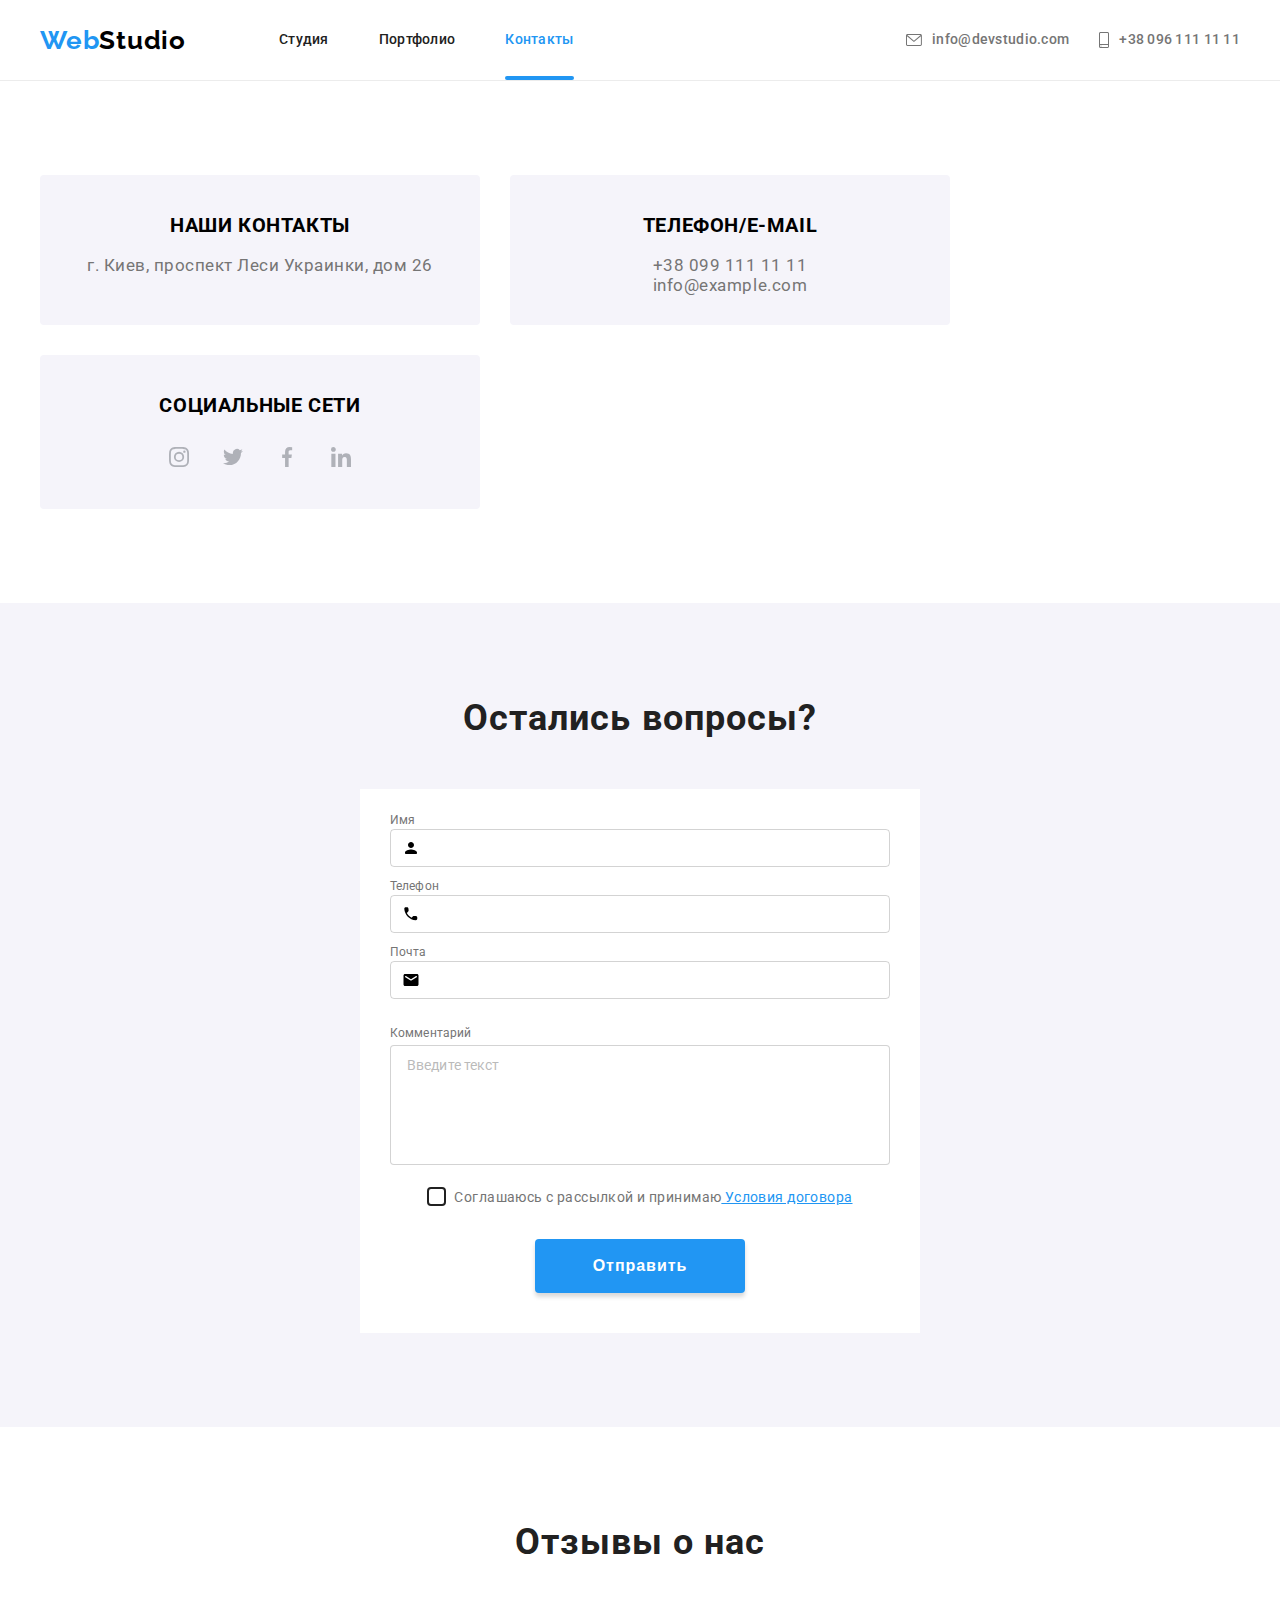
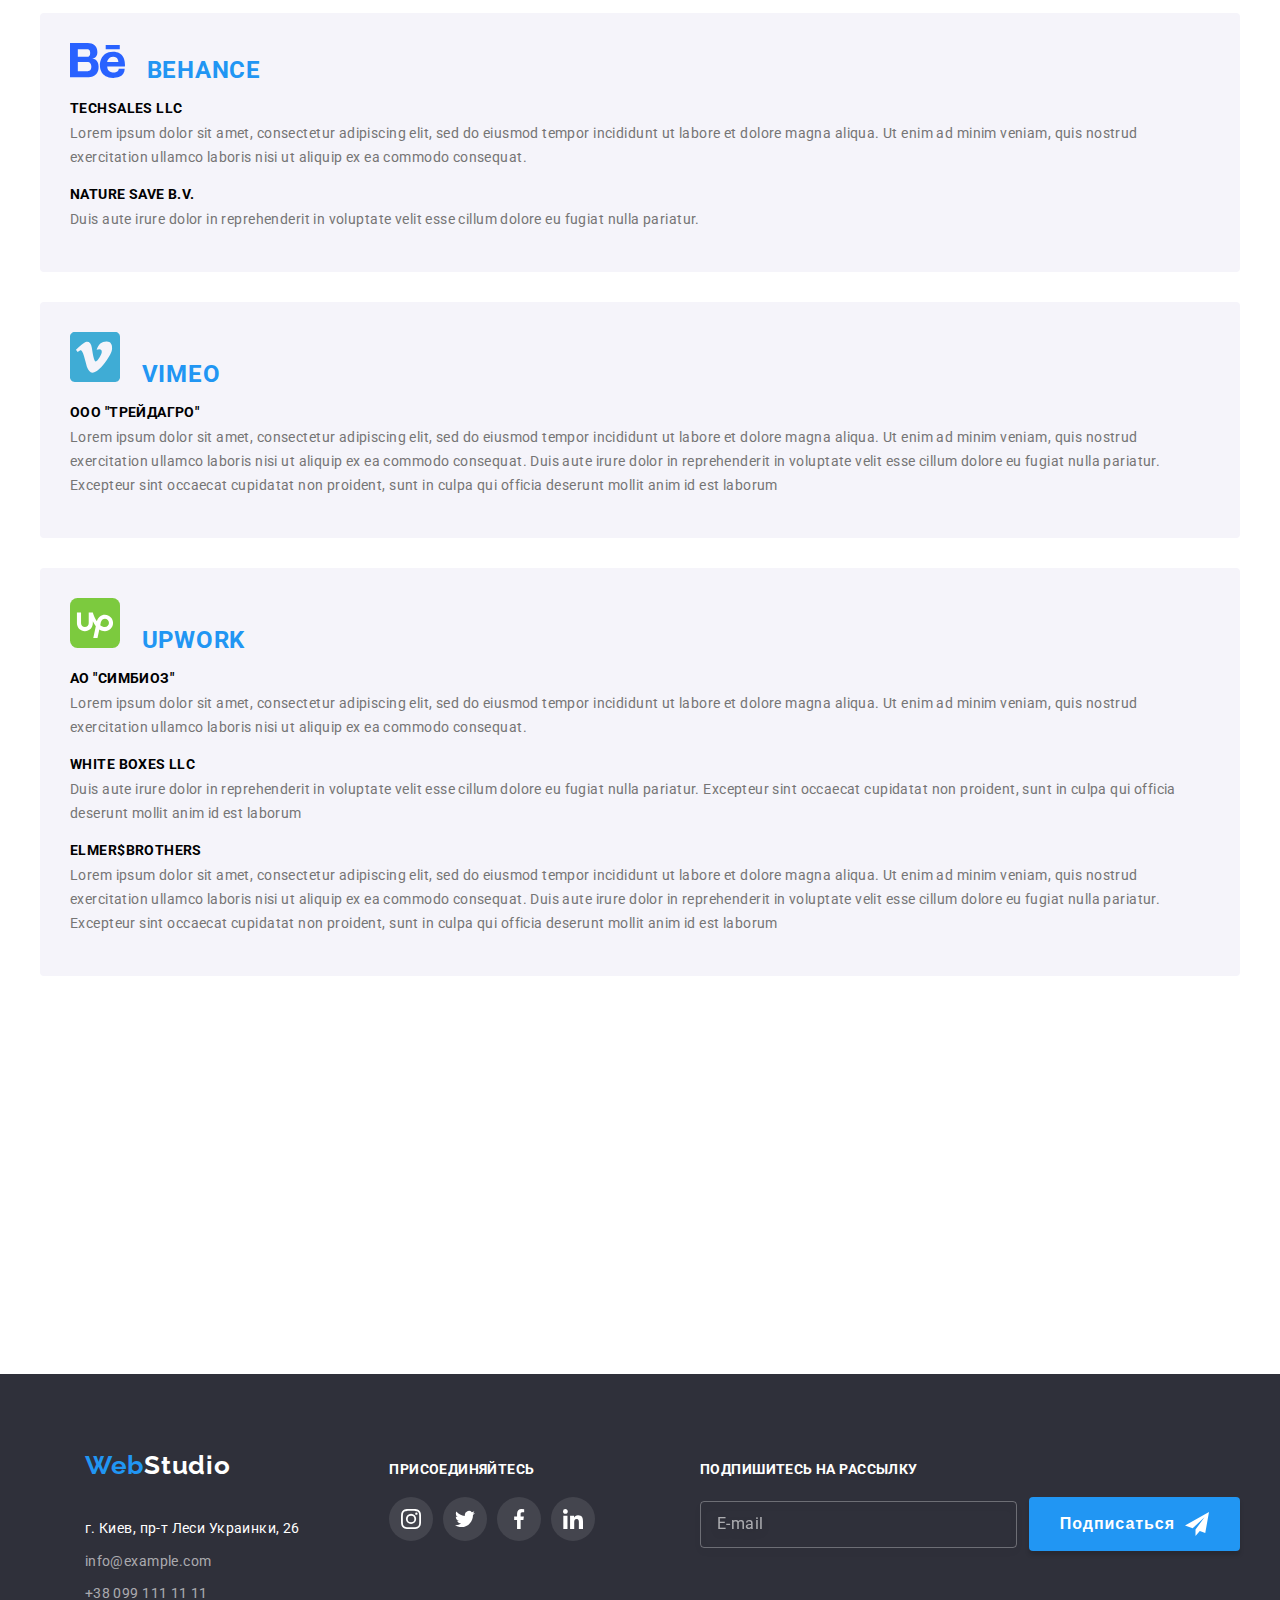
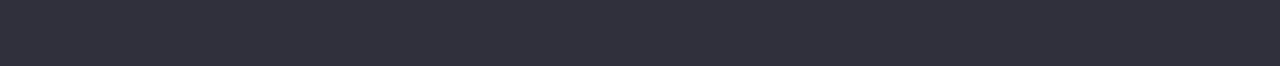
==== commit 5e4f3664: "ховер" ====
--- a/contacts.html
+++ b/contacts.html
@@ -146,8 +146,8 @@
       </li>
       <li class="block-contacts__item">
         <h4 class="block-contacts__title">Телефон/E-mail</h4>
-        <p class="block-contacts__text">+38 099 111 11 11</p>
-        <p class="block-contacts__text">info@example.com</p>
+        <p class="block-contacts__text block-contacts__text--active">+38 099 111 11 11</p>
+        <p class="block-contacts__text block-contacts__text--active">info@example.com</p>
       </li>
       <li class="block-contacts__item">
         <h4 class="block-contacts__title">Социальные сети</h4>
--- a/css/main.min.css
+++ b/css/main.min.css
@@ -1,2 +1,2 @@
-:root{--main-font: "Roboto", sans-serif;--logo-font: "Raleway", sans-serif;--accent-color: #2196f3;--title-color: #212121;--text-color: #757575;--social-link-color: #afb1b8;--colorOn-darkВackground: #ffffff;--margin-bottom-title: 30px;--transition-color: color 250ms cubic-bezier(0.4, 0, 0.2, 1)}.visually-hidden{position:absolute !important;clip:rect(1px 1px 1px 1px);clip:rect(1px, 1px, 1px, 1px);padding:0 !important;border:0 !important;height:1px !important;width:1px !important;overflow:hidden}.link{text-decoration:none}.list{list-style:none}.address{font-style:normal}body{font-family:var(--main-font);margin:0}h1,h2,h3,h4,h5,h6,p{margin:0}ul,ol{margin:0;padding:0}img{display:block;max-width:100%;height:auto}.container{padding-left:15px;padding-right:15px;padding-top:60px;padding-bottom:60px}@media screen and (min-width: 480px){.container{width:480px;margin:0 auto}}@media screen and (min-width: 768px){.container{width:768px}}@media screen and (min-width: 1200px){.container{width:1200px;padding-top:94px;padding-bottom:94px}}.logo{font-family:var(--logo-font);font-weight:bold;font-size:26px;line-height:1.19;letter-spacing:0.03em;color:var(--accent-color);padding-top:16px;padding-bottom:16px}.logo__part--them-light{color:#000}.logo__part--them-dark{color:var(--colorOn-darkВackground)}.button{display:block;margin:0 auto;font-weight:bold;font-size:16px;line-height:30px;letter-spacing:0.06em;color:var(--colorOn-darkВackground);background-color:var(--accent-color);box-shadow:0px 4px 4px rgba(0,0,0,0.15);border-radius:4px;outline:none;cursor:pointer;border-color:transparent;padding:10px 32px;transition:background-color 250ms cubic-bezier(0.4, 0, 0.2, 1)}.button:hover,.button:focus{background-color:#188ce8}.title{font-family:"Roboto",sans-serif;font-size:28px;line-height:1.17857;font-weight:700;text-align:center;letter-spacing:0.03em;color:var(--title-color);margin-bottom:30px}@media screen and (min-width: 1200px){.title{font-family:"Roboto",sans-serif;font-size:36px;line-height:1.16667;font-weight:700;margin-bottom:50px}}.social__list{display:flex;justify-content:center;align-items:center}.social__item{height:44px;width:44px}.social__item+.social__item{margin-left:10px}.social__item--them-dark{background:rgba(255,255,255,0.1);border-radius:50%}.social__item--them-dark:hover,.social__item--them-dark:focus{background-color:var(--accent-color)}.social__link{display:flex;justify-content:center;align-items:center;height:100%;width:100%;border-radius:50%;transition:background-color 250ms cubic-bezier(0.4, 0, 0.2, 1)}.social__link:hover,.social__link:focus{background-color:var(--accent-color)}.social__icon{width:20px;height:20px;fill:var(--social-link-color);transition:fill 250ms cubic-bezier(0.4, 0, 0.2, 1)}.social__link:hover .social__icon,.social__link:focus .social__icon{fill:#fff}.social__icon--them-dark{fill:#fff}.navigation{display:flex;align-items:center}.navigation__item+.navigation__item{margin-left:50px}.navigation__list{display:none;align-items:center;margin-left:93px}@media screen and (min-width: 768px){.navigation__list{display:flex}}.navigation__item{position:relative}.navigation__link{display:block;padding-top:32px;padding-bottom:32px;font-weight:500;font-size:14px;line-height:1.14;letter-spacing:0.02em;color:var(--title-color);transition:var(--transition-color)}.navigation__link:hover,.navigation__link:focus,.navigation__link:active{color:var(--accent-color)}.navigation__link--current{color:var(--accent-color)}.navigation__link--current::after{position:absolute;bottom:0;left:0;content:"";display:block;width:100%;height:4px;background-color:var(--accent-color);border-radius:4px}.form{width:100%;display:flex;justify-content:center;flex-wrap:wrap}@media screen and (min-width: 1200px){.form{align-items:baseline;flex-wrap:nowrap}}.form__input{padding:15px 0 15px 16px;width:100%;border:1px solid rgba(255,255,255,0.3);box-sizing:border-box;filter:drop-shadow(0px 4px 4px rgba(0,0,0,0.15));border-radius:4px;background-color:transparent;outline:none;color:var(--colorOn-darkВackground);margin-bottom:20px}@media screen and (min-width: 1200px){.form__input{margin-bottom:8px;margin-right:12px}}.form__input::placeholder{font-family:var(--main-font);font-size:16px;line-height:1.25;letter-spacing:0.03em;color:rgba(255,255,255,0.6)}.form__input:focus,.form__input:active{border:1px solid #fff;transition:border 250ms cubic-bezier(0.4, 0, 0.2, 1)}.form button{margin:0;display:flex;align-items:center;padding:10px 29px}.form__svg{width:24px;height:24px;margin-left:10px}.backdrop{position:fixed;top:0;left:0;width:100vw;height:100vh;background-color:rgba(0,0,0,0.2);opacity:1;transition:opacity 250ms cubic-bezier(0.4, 0, 0.2, 1);z-index:1000}.backdrop.is-hidden{opacity:0;pointer-events:none}.backdrop.is-hidden .modal{transform:translate(-50%, -50%) scale(1.1)}.modal{display:flex;flex-direction:column;position:absolute;top:50%;left:50%;padding:40px;background-color:var(--colorOn-darkВackground);width:100vw;transform:translate(-50%, -50%) scale(1);transition:transform 250ms cubic-bezier(0.4, 0, 0.2, 1)}@media screen and (min-width: 450px){.modal{width:450px}}@media screen and (min-width: 1200px){.modal{width:528px}}.modal__tittle{margin-bottom:30px;font-family:var(--main-font);font-weight:bold;font-size:20px;line-height:1.15;text-align:center;letter-spacing:0.03em;color:var(--title-color)}.modal__field{display:flex;flex-direction:column;position:relative}.modal__field+.modal__field{margin-top:28px}.modal__text{position:absolute;top:50%;left:41px;transform:translateY(-50%);font-family:var(--main-font);font-size:12px;line-height:1.16;letter-spacing:0.01em;z-index:-1;color:var(--text-color)}.modal__text__input:not(:placeholder-shown)+.modal__text{transform:translateY(-35px) translateX(-40px);transition:transform 250ms cubic-bezier(0.4, 0, 0.2, 1)}.modal__text__field:focus-within>.modal__text{transform:translateY(-35px) translateX(-40px);transition:transform 250ms cubic-bezier(0.4, 0, 0.2, 1)}.modal__svg{position:absolute;top:50%;left:12px;transform:translateY(-50%);z-index:-1;width:18px;height:18px}.modal__svg__input:focus ~ .modal__svg{fill:var(--accent-color);transition:fill 250ms cubic-bezier(0.4, 0, 0.2, 1)}.modal__textarea{resize:none;height:120px;width:100%;padding:12px 16px;font-family:var(--main-font);font-size:12px;line-height:1.16;letter-spacing:0.01em;color:var(--title-color);border:1px solid rgba(33,33,33,0.2);box-sizing:border-box;border-radius:4px}.modal__textarea::placeholder{font-size:14px;line-height:1.14;color:rgba(117,117,117,0.5)}.modal__textarea:focus,.modal__textarea:active{outline:none;border:1px solid #2196f3;transition:border 250ms cubic-bezier(0.4, 0, 0.2, 1)}.modal__coment{font-size:12px;line-height:1.16;letter-spacing:0.01em;color:var(--text-color);margin-bottom:4px}.modal__input{padding:11px 41px;z-index:1;background-color:transparent;border:1px solid rgba(33,33,33,0.2);box-sizing:border-box;border-radius:4px;font-family:var(--main-font);font-size:12px;line-height:1.16;letter-spacing:0.01em;color:var(--title-color)}.modal__input:focus,.modal__input:active{outline:none;border:1px solid #2196f3;transition:border 250ms cubic-bezier(0.4, 0, 0.2, 1)}.policy{display:flex;justify-content:center;align-items:center;margin-top:20px;cursor:pointer;flex-direction:column;align-items:flex-start}@media screen and (min-width: 450px){.policy{flex-direction:row;align-items:center}}.policy__text{font-size:12px;line-height:24px;letter-spacing:0.03em;color:#757575}@media screen and (min-width: 1200px){.policy__text{font-size:14px}}.policy__agreement{font-size:12px;letter-spacing:0.03em;color:var(--accent-color)}@media screen and (min-width: 1200px){.policy__agreement{font-size:14px}}.checkbox{position:absolute !important;clip:rect(1px 1px 1px 1px);clip:rect(1px, 1px, 1px, 1px);padding:0 !important;border:0 !important;height:1px !important;width:1px !important;overflow:hidden}.policy__icon{margin-right:8px;display:inline-block;width:15px;height:15px;background-color:#fff;border:2px solid #212121;border-radius:4px;transition:background-color 250ms cubic-bezier(0.4, 0, 0.2, 1),border 250ms cubic-bezier(0.4, 0, 0.2, 1)}.checkbox:checked+.policy__icon{border-color:transparent;border-color:var(--accent-color);background-color:var(--accent-color);background-origin:border-box;background-image:url(../images/icons/check.svg);transition:background-color 250ms cubic-bezier(0.4, 0, 0.2, 1)}.button--modal{margin-top:30px;padding:10px 56px}.closeButton{position:absolute;top:8px;right:8px;width:30px;height:30px;background-color:transparent;border:1px solid rgba(0,0,0,0.1);border-radius:50%;cursor:pointer;outline:none}.closeButton:focus{border:1px solid #2196f3;transition:border 250ms cubic-bezier(0.4, 0, 0.2, 1)}.closeButton__svg{fill:#000;width:11px;height:11px}.closeButton:focus .closeButton__svg{fill:var(--accent-color);transition:fill 250ms cubic-bezier(0.4, 0, 0.2, 1)}.burger-button{position:absolute;background-color:transparent;border:none;padding:0;top:10px;right:15px;cursor:pointer;outline:none;z-index:100}.burger-button__svg{width:40px;height:40px}@media screen and (min-width: 768px){.burger-button{display:none}}.burger-button .icon-close-burger{display:none}.burger-button.is-open .icon-close-burger{display:block}.page-header .icon-burger{display:block}.burger-button.is-open .icon-burger{display:none}.mobile-menu{position:fixed;top:0;left:50%;width:100vw;max-width:480px;height:100vh;padding:48px 40px;display:flex;flex-direction:column;justify-content:space-between;overflow:scroll;z-index:1;background-color:#fff;-webkit-box-shadow:0 0 8px 4px rgba(0,0,0,0.47);-moz-box-shadow:0 0 8px 4px rgba(0,0,0,0.47);box-shadow:0 0 8px 4px rgba(0,0,0,0.47);opacity:0;transform:translateY(-100%) translateX(-50%);transition:transform 500ms cubic-bezier(0.4, 0, 0.2, 1),opacity 450ms cubic-bezier(0.4, 0, 0.2, 1)}@media screen and (min-width: 768px){.mobile-menu{display:none}}.mobile-menu.is-open{transform:translateY(0) translateX(-50%);opacity:1;transition:transform 500ms cubic-bezier(0.4, 0, 0.2, 1),opacity 450ms cubic-bezier(0.4, 0, 0.2, 1)}.mobile-menu__list{margin-bottom:30px}.mobile-menu__link{font-family:"Roboto",sans-serif;font-size:40px;line-height:1.175;font-weight:500;color:#000000}.mobile-menu__link--current{color:var(--accent-color)}.mobile-menu__item:not(:last-child){margin-bottom:32px}.mobile-menu__backdrop{position:fixed;top:0;left:0;width:100vw;height:100vh;background-color:rgba(0,0,0,0.2);opacity:0;z-index:-1;transition:opacity 500ms cubic-bezier(0.4, 0, 0.2, 1),z-index 500ms cubic-bezier(0.4, 0, 0.2, 1)}@media screen and (min-width: 768px){.mobile-menu__backdrop{display:none}}.mobile-menu__backdrop.is-open{opacity:1;z-index:1;transition:opacity 500ms cubic-bezier(0.4, 0, 0.2, 1),z-index 500ms cubic-bezier(0.4, 0, 0.2, 1)}.mobile-contact__list{margin-bottom:64px}.mobile-contact__item:not(:last-child){margin-bottom:32px}.mobile-contact__link{font-family:"Roboto",sans-serif;font-size:24px;line-height:1.16667;font-weight:500;letter-spacing:0.02em;color:var(--text-color);transition:var(--transition-color)}.mobile-contact__link:hover,.mobile-contact__link:focus{color:var(--accent-color)}@media screen and (max-width: 424px){.mobile-contact__link{font-size:20px}}.mobile-contact__link--accent{font-family:"Roboto",sans-serif;font-size:34px;line-height:1.17647;font-weight:500;color:var(--accent-color)}.mobile-contact__link--accent:hover,.mobile-contact__link--accent:focus{color:#000000;transition:var(--transition-color)}@media screen and (max-width: 424px){.mobile-contact__link--accent{font-size:26px}}.mobile-social__list{display:flex;flex-wrap:wrap}@media screen and (min-width: 768px){.mobile-social__list{display:none}}.mobile-social__link{color:var(--accent-color);font-family:"Roboto",sans-serif;font-size:13px;line-height:1.69231;font-weight:500}@media screen and (min-width: 425px){.mobile-social__link{font-size:16px}}@media screen and (min-width: 480px){.mobile-social__link{font-size:18px}}.mobile-social__link:hover .mobile-social__link:focus{color:var(--text-color);transition:var(--transition-color)}@media screen and (min-width: 375px){.mobile-social__item:not(:last-child){padding-right:10px;border-right:1px solid rgba(33,33,33,0.2)}}.mobile-social__item:not(:first-child){padding-left:10px}.block-contacts__list{display:flex;flex-wrap:wrap;margin:-15px}.block-contacts__item{width:100%;padding:30px;display:flex;flex-direction:column;align-items:center}@media screen and (min-width: 768px){.block-contacts__item{width:calc((100% - 6 * 15px) / 3);margin:15px;background-color:#f5f4fa;border-radius:4px}}.block-contacts__title{font-family:var(--main-font);font-weight:bold;font-size:20px;line-height:2;letter-spacing:0.03em;text-transform:uppercase;color:#000;margin-bottom:10px}@media screen and (min-width: 768px) and (max-width: 1200px){.block-contacts__title{font-size:16px}}.block-contacts__text{font-size:17px;letter-spacing:0.03em;text-align:center;color:var(--text-color)}@media screen and (min-width: 768px) and (max-width: 1199px){.block-contacts__text{font-size:14px}}.block__feedback{background-color:#f5f4fa}.feed-back-form{display:flex;flex-direction:column;background-color:var(--colorOn-darkВackground);padding:30px 20px;width:100%;margin-right:auto;margin-left:auto}@media screen and (min-width: 450px){.feed-back-form{width:450px;padding:40px 30px}}@media screen and (min-width: 1200px){.feed-back-form{width:500px}}.feed-back-form__tittle{margin-bottom:30px;font-family:var(--main-font);font-weight:bold;font-size:20px;line-height:1.15;text-align:center;letter-spacing:0.03em;color:var(--title-color)}.feed-back-form__field{display:flex;flex-direction:column;position:relative}.feed-back-form__field+.feed-back-form__field{margin-top:28px}.feed-back-form__text{position:absolute;top:-40%;font-family:var(--main-font);font-size:12px;line-height:1.16;letter-spacing:0.01em;color:var(--text-color)}.feed-back-form__text__input:not(:placeholder-shown)+.feed-back-form__text{transform:translateY(-35px) translateX(-40px);transition:transform 250ms cubic-bezier(0.4, 0, 0.2, 1)}.feed-back-form__text__field:focus-within>.feed-back-form__text{transform:translateY(-35px) translateX(-40px);transition:transform 250ms cubic-bezier(0.4, 0, 0.2, 1)}.feed-back-form__svg{position:absolute;top:50%;left:12px;transform:translateY(-50%);width:18px;height:18px}.feed-back-form__svg__input:focus ~ .feed-back-form__svg{fill:var(--accent-color);transition:fill 250ms cubic-bezier(0.4, 0, 0.2, 1)}.feed-back-form__textarea{resize:none;height:120px;width:100%;padding:12px 16px;font-family:var(--main-font);font-size:12px;line-height:1.16;letter-spacing:0.01em;color:var(--title-color);border:1px solid rgba(33,33,33,0.2);box-sizing:border-box;border-radius:4px}.feed-back-form__textarea::placeholder{font-size:14px;line-height:1.14;color:rgba(117,117,117,0.5)}.feed-back-form__textarea:focus,.feed-back-form__textarea:active{outline:none;border:1px solid #2196f3;transition:border 250ms cubic-bezier(0.4, 0, 0.2, 1)}.feed-back-form__coment{font-size:12px;line-height:1.16;letter-spacing:0.01em;color:var(--text-color);margin-bottom:4px}.feed-back-form__input{padding:11px 41px;z-index:1;background-color:transparent;border:1px solid rgba(33,33,33,0.2);box-sizing:border-box;border-radius:4px;font-family:var(--main-font);font-size:12px;line-height:1.16;letter-spacing:0.01em;color:var(--title-color)}.feed-back-form__input:focus,.feed-back-form__input:active{outline:none;border:1px solid #2196f3;transition:border 250ms cubic-bezier(0.4, 0, 0.2, 1)}.policy{display:flex;justify-content:center;align-items:center;margin-top:20px;cursor:pointer;flex-direction:column;align-items:flex-start}@media screen and (min-width: 450px){.policy{flex-direction:row;align-items:center}}.policy__text{font-size:12px;line-height:24px;letter-spacing:0.03em;color:#757575}@media screen and (min-width: 1200px){.policy__text{font-size:14px}}.policy__agreement{font-size:12px;letter-spacing:0.03em;color:var(--accent-color)}@media screen and (min-width: 1200px){.policy__agreement{font-size:14px}}.checkbox{position:absolute !important;clip:rect(1px 1px 1px 1px);clip:rect(1px, 1px, 1px, 1px);padding:0 !important;border:0 !important;height:1px !important;width:1px !important;overflow:hidden}.policy__icon{margin-right:8px;display:inline-block;width:15px;height:15px;background-color:#fff;border:2px solid #212121;border-radius:4px;transition:background-color 250ms cubic-bezier(0.4, 0, 0.2, 1),border 250ms cubic-bezier(0.4, 0, 0.2, 1)}.checkbox:checked+.policy__icon{border-color:transparent;border-color:var(--accent-color);background-color:var(--accent-color);background-origin:border-box;background-image:url(../images/icons/check.svg);transition:background-color 250ms cubic-bezier(0.4, 0, 0.2, 1)}.button--feed-back-form{margin-top:30px;padding:10px 56px}.closeButton{position:absolute;top:8px;right:8px;width:30px;height:30px;background-color:transparent;border:1px solid rgba(0,0,0,0.1);border-radius:50%;cursor:pointer;outline:none}.closeButton:focus{border:1px solid #2196f3;transition:border 250ms cubic-bezier(0.4, 0, 0.2, 1)}.closeButton__svg{fill:#000;width:11px;height:11px}.closeButton:focus .closeButton__svg{fill:var(--accent-color);transition:fill 250ms cubic-bezier(0.4, 0, 0.2, 1)}.page-header{border-bottom:1px solid #ECECEC}.page-header__container{display:flex;align-items:center;padding-top:0;padding-bottom:0;position:relative}.contact__list{display:none;margin-left:auto}@media screen and (min-width: 768px){.contact__list{display:flex;flex-direction:column-reverse}}@media screen and (min-width: 1200px){.contact__list{flex-direction:row-reverse}}.contact__item:last-child{margin-bottom:10px}@media screen and (min-width: 1200px){.contact__item:last-child{margin-bottom:0;margin-right:30px}}.contact__svg{fill:var(--text-color);margin-right:10px;transition:fill 250ms cubic-bezier(0.4, 0, 0.2, 1)}.contact__link:hover .contact__svg,.contact__link:focus .contact__svg{fill:var(--accent-color)}.contact__link{display:flex;align-items:center;font-weight:500;font-size:14px;line-height:1.14;letter-spacing:0.02em;color:var(--text-color);transition:var(--transition-color)}.contact__link:hover,.contact__link:focus{color:var(--accent-color)}.hero{padding-top:118px;padding-bottom:118px;margin-left:auto;margin-right:auto;background-color:#2f303a;background-image:linear-gradient(to right, rgba(47,48,58,0.4), rgba(47,48,58,0.4)),url("../images/mobile/hero/img.jpg");background-size:cover;background-repeat:no-repeat;background-position:center}@media screen and (min-device-pixel-ratio: 2), screen and (min-resolution: 192dpi), screen and (min-resolution: 2dppx){.hero{background-image:linear-gradient(to bottom, rgba(47,48,58,0.4), rgba(47,48,58,0.4)),url("../images/mobile/hero/img@2.jpg")}}@media screen and (min-width: 768px){.hero{max-width:1199px;background-image:linear-gradient(to bottom, rgba(47,48,58,0.4), rgba(47,48,58,0.4)),url("../images/tablet/Hero/Header-img.jpg")}}@media screen and (min-width: 768px) and (min-device-pixel-ratio: 2), screen and (min-width: 768px) and (min-resolution: 192dpi), screen and (min-width: 768px) and (min-resolution: 2dppx){.hero{background-image:linear-gradient(to bottom, rgba(47,48,58,0.4), rgba(47,48,58,0.4)),url("../images/tablet/Hero/Header-img@2x.jpg")}}@media screen and (min-width: 1200px){.hero{max-width:1600px;background-image:linear-gradient(to bottom, rgba(47,48,58,0.4), rgba(47,48,58,0.4)),url("../images/desktop/hero/Img.jpg")}}@media screen and (min-width: 1200px) and (min-device-pixel-ratio: 2), screen and (min-width: 1200px) and (min-resolution: 192dpi), screen and (min-width: 1200px) and (min-resolution: 2dppx){.hero{background-image:linear-gradient(to bottom, rgba(47,48,58,0.4), rgba(47,48,58,0.4)),url("../images/desktop/hero/Img@2x.jpg")}}@media screen and (min-width: 1200px){.hero{padding-top:200px;padding-bottom:200px}}.hero__container{padding-top:0;padding-bottom:0}.hero__title{max-width:360px;margin:0 auto;margin-bottom:30px;text-align:center;letter-spacing:0.06em;text-transform:uppercase;color:var(--colorOn-darkВackground);font-family:"Roboto",sans-serif;font-size:26px;line-height:1.61538;font-weight:900}@media screen and (min-width: 1200px){.hero__title{max-width:696px;font-family:"Roboto",sans-serif;font-size:44px;line-height:1.36364;font-weight:900}}@media screen and (min-width: 1200px){.advantage__container{padding-bottom:0px}}@media screen and (min-width: 768px){.advantage__list{margin:-15px;display:flex;flex-wrap:wrap}}@media screen and (max-width: 767px){.advantage__item:not(:last-child){margin-bottom:30px}}@media screen and (min-width: 768px){.advantage__item{margin:15px;width:calc((100% - 4 * 15px) / 2)}}@media screen and (min-width: 1200px){.advantage__item{width:calc((100% - 8 * 15px) / 4)}}.advantage__box{width:100%;padding-top:25px;padding-bottom:25px;margin-bottom:30px;background-color:#f5f4fa;border-radius:4px}.advantage__svg{margin:auto;display:block}.advantage__title{margin-bottom:10px;font-family:"Roboto",sans-serif;font-size:14px;line-height:1.14286;font-weight:700;letter-spacing:0.03em;text-transform:uppercase;color:var(--title-color);text-align:center}.advantage__description{font-family:"Roboto",sans-serif;font-size:14px;line-height:1.71429;font-weight:400;letter-spacing:0.03em;color:var(--text-color);text-align:justify}@media screen and (max-width: 1199px){.works{display:none}}@media screen and (min-width: 1200px){.works{display:block}}.works__item{position:relative;flex-basis:calc((100% - 60px) / 3)}.works__list{display:flex;height:294px}.works__list :not(:last-child){margin-right:30px}.works__сaption{background-color:rgba(47,48,58,0.8);position:absolute;bottom:0;left:0;width:100%}.works__description{padding-top:27px;padding-bottom:27px;font-family:var(--main-font);font-weight:bold;font-size:14px;line-height:1.14;text-align:center;letter-spacing:0.03em;text-transform:uppercase;color:#ffffff}.team{background:#f5f4fa}@media screen and (min-width: 768px){.team__list{margin:-15px;display:flex;flex-wrap:wrap}}@media screen and (max-width: 767px){.team .team__card:not(:last-child){margin-bottom:30px}}.team__card{background-color:white;box-shadow:0px 1px 3px rgba(0,0,0,0.12),0px 1px 1px rgba(0,0,0,0.14),0px 2px 1px rgba(0,0,0,0.2);border-radius:0px 0px 4px 4px}@media screen and (min-width: 768px){.team__card{margin:15px;width:calc((100% - 4 * 15px) / 2)}}@media screen and (min-width: 1200px){.team__card{width:calc((100% - 8 * 15px) / 4)}}.team__caption{padding:30px 32px}.team__name{font-family:"Roboto",sans-serif;font-size:16px;line-height:1.1875;font-weight:500;margin-bottom:10px;text-align:center;letter-spacing:0.03em;color:var(--title-color)}.team__position{font-family:"Roboto",sans-serif;font-size:16px;line-height:1.1875;font-weight:400;text-align:center;letter-spacing:0.03em;margin-bottom:16px}.clients__list{display:flex;flex-wrap:wrap;justify-content:center;margin:-15px}.clients__item{margin:15px;width:calc((100% - 4 * 15px)/2);height:90px}@media screen and (min-width: 768px){.clients__item{width:calc((100% - 6 * 15px)/3)}}@media screen and (min-width: 1200px){.clients__item{width:calc((100% - 12 * 15px)/6)}}.clients__link{display:flex;justify-content:center;align-items:center;width:100%;height:100%;border:1px solid var(--social-link-color);border-radius:4px;transition:border 250ms cubic-bezier(0.4, 0, 0.2, 1)}.clients__link:hover,.clients__link:focus{border:1px solid var(--accent-color)}.clients__icon{fill:var(--social-link-color);transition:fill 250ms cubic-bezier(0.4, 0, 0.2, 1)}.clients__link:hover .clients__icon,.clients__link:focus .clients__icon{fill:var(--accent-color)}.footer{background-color:#2f303a}.footer__container{display:flex;flex-direction:column;align-items:center;padding-top:60px;padding-bottom:60px}@media screen and (min-width: 1200px){.footer__container{flex-direction:row;justify-content:space-between;align-items:baseline}}.footer__box{display:flex;flex-direction:column;margin-bottom:60px;width:100%}@media screen and (min-width: 768px){.footer__box{flex-direction:row;justify-content:space-around;align-items:baseline}}@media screen and (min-width: 1200px){.footer__box{width:50%;margin-bottom:0}}.footer .logo{margin-bottom:20px;display:block}.footer__title{margin-bottom:20px;font-family:"Roboto",sans-serif;font-size:14px;line-height:1.14286;font-weight:700;color:#ffffff;letter-spacing:0.03em;text-transform:uppercase;text-align:center}@media screen and (min-width: 1200px){.footer__title{text-align:left}}.footer__contacts{display:flex;flex-direction:column;align-items:center;margin-bottom:60px}@media screen and (min-width: 768px){.footer__contacts{margin-bottom:0}}@media screen and (min-width: 1200px){.footer__contacts{align-items:flex-start}}@media screen and (min-width: 1200px){.footer__subscription{width:45%}}.contacts{display:flex;flex-direction:column;align-items:center}@media screen and (min-width: 1200px){.contacts{align-items:flex-start}}.contacts .contacts__item:not(:last-child){margin-bottom:9px}.contacts .contacts__link{font-size:14px;line-height:1.7;letter-spacing:0.03em;color:rgba(255,255,255,0.6)}.contacts .contacts__link:hover{color:var(--colorOn-darkВackground);transition:color 250ms cubic-bezier(0.4, 0, 0.2, 1)}.contacts .contacts__link--darkВackground{color:var(--colorOn-darkВackground)}.filters__list{display:flex;flex-wrap:wrap;margin-bottom:50px}@media screen and (max-width: 767px){.filters__list{margin-top:-8px;margin-left:-8px}}@media screen and (min-width: 768px){.filters__list{justify-content:center}}@media screen and (max-width: 767px){.filters__item{margin-top:8px;margin-left:8px}}@media screen and (min-width: 768px){.filters__item:not(:last-child){margin-right:8px}}.filters__button{font-weight:500;font-size:16px;line-height:26px;text-align:center;letter-spacing:0.03em;color:var(--title-color);background-color:#f5f4fa;border-radius:4px;border:#f5f4fa;cursor:pointer;padding:6px 22px;transition:var(--transition-color),background-color 250ms cubic-bezier(0.4, 0, 0.2, 1),box-shadow 250ms cubic-bezier(0.4, 0, 0.2, 1)}.filters__button:hover,.filters__button:focus{background-color:#188ce8;color:var(--colorOn-darkВackground);outline:none;box-shadow:0px 1px 1px rgba(0,0,0,0.12),0px 4px 4px rgba(0,0,0,0.06),1px 4px 6px rgba(0,0,0,0.16)}.projects{width:100%}@media screen and (min-width: 768px){.projects{width:768px;display:flex;flex-wrap:wrap;margin-top:-30px;margin-left:-30px}}@media screen and (min-width: 1200px){.projects{width:1200px}}.projects__item{transition:box-shadow 250ms cubic-bezier(0.4, 0, 0.2, 1)}.projects__item:hover{box-shadow:0px 1px 1px rgba(0,0,0,0.12),0px 4px 4px rgba(0,0,0,0.06),1px 4px 6px rgba(0,0,0,0.16)}@media screen and (max-width: 767px){.projects__item:not(:last-child){margin-bottom:30px}}@media screen and (min-width: 768px){.projects__item{display:flex;flex-basis:100%;flex-basis:calc((100% - 60px) / 2);margin-left:30px;margin-top:30px}}@media screen and (min-width: 1200px){.projects__item{flex-basis:calc((100% - 90px) / 3)}}.projects__link{display:flex;flex-direction:column;width:100%}.projects__img{max-width:100%;height:auto;overflow:scroll}.projects__tumb{position:relative;overflow:hidden}.projects__container--overlay{position:absolute;top:0;left:0;height:100%;background-color:rgba(33,150,243,0.9);opacity:0;transform:translateY(100%);transition:transform 1250ms cubic-bezier(0.4, 0, 0.2, 1),opacity 1250ms cubic-bezier(0.4, 0, 0.2, 1)}.projects__container--overlay:hover .projects__container--overlay,.projects__container--overlay:focus .projects__container--overlay{transform:translateY(0%);opacity:1;transition:transform 1250ms cubic-bezier(0.4, 0, 0.2, 1)}.projects__description{font-family:var(--main-font);font-size:18px;line-height:1.56;letter-spacing:0.03em;color:#ffffff;padding:63px 24px}@media screen and (max-width: 450px){.projects__description{font-size:14px;padding-top:30px}}.projects__box{padding:20px 24px;border:1px solid #eeeeee;border-top:none}@media screen and (min-width: 768px){.projects__box{flex-grow:1}}.projects__title{font-weight:bold;font-size:18px;line-height:36px;letter-spacing:0.06em;color:var(--title-color)}.projects__text{font-size:16px;line-height:30px;letter-spacing:0.03em;color:var(--text-color)}.contacts__map{display:flex}.reviews__container{display:flex;flex-direction:column;align-items:center;justify-content:center}.reviews__item{background-color:#f5f4fa;border-radius:4px;padding:30px}.reviews__item:not(:last-child){margin-bottom:30px}.reviews__image{margin-bottom:10px;background-color:var(--section-color)}.reviews__icon{margin-right:15px}.reviews__link{font-family:var(--main-font);font-weight:bold;font-size:24px;line-height:1.14;text-align:center;letter-spacing:0.03em;text-transform:uppercase;color:var(--accent-color)}.reviews__link:hover{color:#000;transition:color 250ms cubic-bezier(0.4, 0, 0.2, 1)}.reviews__link:hover .reviews__icon{fill:var(--accent-color);transition:fill 250ms cubic-bezier(0.4, 0, 0.2, 1)}.reviews__client-link{font-family:var(--main-font);font-weight:bold;font-size:14px;line-height:2;text-align:center;letter-spacing:0.03em;text-transform:uppercase;color:#000;margin-bottom:10px}.reviews__description{font-size:14px;line-height:1.71;letter-spacing:0.03em;margin-bottom:10px;color:#757575}.reviews__icon--blue{fill:#2962ff}.reviews__icon--light-blue{fill:#3FACD5}.reviews__icon--green{width:50px;height:50px;fill:#7CCA3E}@media screen and (min-width: 768px){.reviews__list{display:flex;flex-wrap:wrap}}@media screen and (min-width: 768px) and (max-width: 1200px){.reviews__list{margin:-15px}.reviews__item{margin:15px;width:354px}}
+:root{--main-font: "Roboto", sans-serif;--logo-font: "Raleway", sans-serif;--accent-color: #2196f3;--title-color: #212121;--text-color: #757575;--social-link-color: #afb1b8;--colorOn-darkВackground: #ffffff;--margin-bottom-title: 30px;--transition-color: color 250ms cubic-bezier(0.4, 0, 0.2, 1)}.visually-hidden{position:absolute !important;clip:rect(1px 1px 1px 1px);clip:rect(1px, 1px, 1px, 1px);padding:0 !important;border:0 !important;height:1px !important;width:1px !important;overflow:hidden}.link{text-decoration:none}.list{list-style:none}.address{font-style:normal}body{font-family:var(--main-font);margin:0}h1,h2,h3,h4,h5,h6,p{margin:0}ul,ol{margin:0;padding:0}img{display:block;max-width:100%;height:auto}.container{padding-left:15px;padding-right:15px;padding-top:60px;padding-bottom:60px}@media screen and (min-width: 480px){.container{width:480px;margin:0 auto}}@media screen and (min-width: 768px){.container{width:768px}}@media screen and (min-width: 1200px){.container{width:1200px;padding-top:94px;padding-bottom:94px}}.logo{font-family:var(--logo-font);font-weight:bold;font-size:26px;line-height:1.19;letter-spacing:0.03em;color:var(--accent-color);padding-top:16px;padding-bottom:16px}.logo__part--them-light{color:#000}.logo__part--them-dark{color:var(--colorOn-darkВackground)}.button{display:block;margin:0 auto;font-weight:bold;font-size:16px;line-height:30px;letter-spacing:0.06em;color:var(--colorOn-darkВackground);background-color:var(--accent-color);box-shadow:0px 4px 4px rgba(0,0,0,0.15);border-radius:4px;outline:none;cursor:pointer;border-color:transparent;padding:10px 32px;transition:background-color 250ms cubic-bezier(0.4, 0, 0.2, 1)}.button:hover,.button:focus{background-color:#188ce8}.title{font-family:"Roboto",sans-serif;font-size:28px;line-height:1.17857;font-weight:700;text-align:center;letter-spacing:0.03em;color:var(--title-color);margin-bottom:30px}@media screen and (min-width: 1200px){.title{font-family:"Roboto",sans-serif;font-size:36px;line-height:1.16667;font-weight:700;margin-bottom:50px}}.social__list{display:flex;justify-content:center;align-items:center}.social__item{height:44px;width:44px}.social__item+.social__item{margin-left:10px}.social__item--them-dark{background:rgba(255,255,255,0.1);border-radius:50%}.social__item--them-dark:hover,.social__item--them-dark:focus{background-color:var(--accent-color)}.social__link{display:flex;justify-content:center;align-items:center;height:100%;width:100%;border-radius:50%;transition:background-color 250ms cubic-bezier(0.4, 0, 0.2, 1)}.social__link:hover,.social__link:focus{background-color:var(--accent-color)}.social__icon{width:20px;height:20px;fill:var(--social-link-color);transition:fill 250ms cubic-bezier(0.4, 0, 0.2, 1)}.social__link:hover .social__icon,.social__link:focus .social__icon{fill:#fff}.social__icon--them-dark{fill:#fff}.navigation{display:flex;align-items:center}.navigation__item+.navigation__item{margin-left:50px}.navigation__list{display:none;align-items:center;margin-left:93px}@media screen and (min-width: 768px){.navigation__list{display:flex}}.navigation__item{position:relative}.navigation__link{display:block;padding-top:32px;padding-bottom:32px;font-weight:500;font-size:14px;line-height:1.14;letter-spacing:0.02em;color:var(--title-color);transition:var(--transition-color)}.navigation__link:hover,.navigation__link:focus,.navigation__link:active{color:var(--accent-color)}.navigation__link--current{color:var(--accent-color)}.navigation__link--current::after{position:absolute;bottom:0;left:0;content:"";display:block;width:100%;height:4px;background-color:var(--accent-color);border-radius:4px}.form{width:100%;display:flex;justify-content:center;flex-wrap:wrap}@media screen and (min-width: 1200px){.form{align-items:baseline;flex-wrap:nowrap}}.form__input{padding:15px 0 15px 16px;width:100%;border:1px solid rgba(255,255,255,0.3);box-sizing:border-box;filter:drop-shadow(0px 4px 4px rgba(0,0,0,0.15));border-radius:4px;background-color:transparent;outline:none;color:var(--colorOn-darkВackground);margin-bottom:20px}@media screen and (min-width: 1200px){.form__input{margin-bottom:8px;margin-right:12px}}.form__input::placeholder{font-family:var(--main-font);font-size:16px;line-height:1.25;letter-spacing:0.03em;color:rgba(255,255,255,0.6)}.form__input:focus,.form__input:active{border:1px solid #fff;transition:border 250ms cubic-bezier(0.4, 0, 0.2, 1)}.form button{margin:0;display:flex;align-items:center;padding:10px 29px}.form__svg{width:24px;height:24px;margin-left:10px}.backdrop{position:fixed;top:0;left:0;width:100vw;height:100vh;background-color:rgba(0,0,0,0.2);opacity:1;transition:opacity 250ms cubic-bezier(0.4, 0, 0.2, 1);z-index:1000}.backdrop.is-hidden{opacity:0;pointer-events:none}.backdrop.is-hidden .modal{transform:translate(-50%, -50%) scale(1.1)}.modal{display:flex;flex-direction:column;position:absolute;top:50%;left:50%;padding:40px;background-color:var(--colorOn-darkВackground);width:100vw;transform:translate(-50%, -50%) scale(1);transition:transform 250ms cubic-bezier(0.4, 0, 0.2, 1)}@media screen and (min-width: 450px){.modal{width:450px}}@media screen and (min-width: 1200px){.modal{width:528px}}.modal__tittle{margin-bottom:30px;font-family:var(--main-font);font-weight:bold;font-size:20px;line-height:1.15;text-align:center;letter-spacing:0.03em;color:var(--title-color)}.modal__field{display:flex;flex-direction:column;position:relative}.modal__field+.modal__field{margin-top:28px}.modal__text{position:absolute;top:50%;left:41px;transform:translateY(-50%);font-family:var(--main-font);font-size:12px;line-height:1.16;letter-spacing:0.01em;z-index:-1;color:var(--text-color)}.modal__text__input:not(:placeholder-shown)+.modal__text{transform:translateY(-35px) translateX(-40px);transition:transform 250ms cubic-bezier(0.4, 0, 0.2, 1)}.modal__text__field:focus-within>.modal__text{transform:translateY(-35px) translateX(-40px);transition:transform 250ms cubic-bezier(0.4, 0, 0.2, 1)}.modal__svg{position:absolute;top:50%;left:12px;transform:translateY(-50%);z-index:-1;width:18px;height:18px}.modal__svg__input:focus ~ .modal__svg{fill:var(--accent-color);transition:fill 250ms cubic-bezier(0.4, 0, 0.2, 1)}.modal__textarea{resize:none;height:120px;width:100%;padding:12px 16px;font-family:var(--main-font);font-size:12px;line-height:1.16;letter-spacing:0.01em;color:var(--title-color);border:1px solid rgba(33,33,33,0.2);box-sizing:border-box;border-radius:4px}.modal__textarea::placeholder{font-size:14px;line-height:1.14;color:rgba(117,117,117,0.5)}.modal__textarea:focus,.modal__textarea:active{outline:none;border:1px solid #2196f3;transition:border 250ms cubic-bezier(0.4, 0, 0.2, 1)}.modal__coment{font-size:12px;line-height:1.16;letter-spacing:0.01em;color:var(--text-color);margin-bottom:4px}.modal__input{padding:11px 41px;z-index:1;background-color:transparent;border:1px solid rgba(33,33,33,0.2);box-sizing:border-box;border-radius:4px;font-family:var(--main-font);font-size:12px;line-height:1.16;letter-spacing:0.01em;color:var(--title-color)}.modal__input:focus,.modal__input:active{outline:none;border:1px solid #2196f3;transition:border 250ms cubic-bezier(0.4, 0, 0.2, 1)}.policy{display:flex;justify-content:center;align-items:center;margin-top:20px;cursor:pointer;flex-direction:column;align-items:flex-start}@media screen and (min-width: 450px){.policy{flex-direction:row;align-items:center}}.policy__text{font-size:12px;line-height:24px;letter-spacing:0.03em;color:#757575}@media screen and (min-width: 1200px){.policy__text{font-size:14px}}.policy__agreement{font-size:12px;letter-spacing:0.03em;color:var(--accent-color)}@media screen and (min-width: 1200px){.policy__agreement{font-size:14px}}.checkbox{position:absolute !important;clip:rect(1px 1px 1px 1px);clip:rect(1px, 1px, 1px, 1px);padding:0 !important;border:0 !important;height:1px !important;width:1px !important;overflow:hidden}.policy__icon{margin-right:8px;display:inline-block;width:15px;height:15px;background-color:#fff;border:2px solid #212121;border-radius:4px;transition:background-color 250ms cubic-bezier(0.4, 0, 0.2, 1),border 250ms cubic-bezier(0.4, 0, 0.2, 1)}.checkbox:checked+.policy__icon{border-color:transparent;border-color:var(--accent-color);background-color:var(--accent-color);background-origin:border-box;background-image:url(../images/icons/check.svg);transition:background-color 250ms cubic-bezier(0.4, 0, 0.2, 1)}.button--modal{margin-top:30px;padding:10px 56px}.closeButton{position:absolute;top:8px;right:8px;width:30px;height:30px;background-color:transparent;border:1px solid rgba(0,0,0,0.1);border-radius:50%;cursor:pointer;outline:none}.closeButton:focus{border:1px solid #2196f3;transition:border 250ms cubic-bezier(0.4, 0, 0.2, 1)}.closeButton__svg{fill:#000;width:11px;height:11px}.closeButton:focus .closeButton__svg{fill:var(--accent-color);transition:fill 250ms cubic-bezier(0.4, 0, 0.2, 1)}.burger-button{position:absolute;background-color:transparent;border:none;padding:0;top:10px;right:15px;cursor:pointer;outline:none;z-index:100}.burger-button__svg{width:40px;height:40px}@media screen and (min-width: 768px){.burger-button{display:none}}.burger-button .icon-close-burger{display:none}.burger-button.is-open .icon-close-burger{display:block}.page-header .icon-burger{display:block}.burger-button.is-open .icon-burger{display:none}.mobile-menu{position:fixed;top:0;left:50%;width:100vw;max-width:480px;height:100vh;padding:48px 40px;display:flex;flex-direction:column;justify-content:space-between;overflow:scroll;z-index:1;background-color:#fff;-webkit-box-shadow:0 0 8px 4px rgba(0,0,0,0.47);-moz-box-shadow:0 0 8px 4px rgba(0,0,0,0.47);box-shadow:0 0 8px 4px rgba(0,0,0,0.47);opacity:0;transform:translateY(-100%) translateX(-50%);transition:transform 500ms cubic-bezier(0.4, 0, 0.2, 1),opacity 450ms cubic-bezier(0.4, 0, 0.2, 1)}@media screen and (min-width: 768px){.mobile-menu{display:none}}.mobile-menu.is-open{transform:translateY(0) translateX(-50%);opacity:1;transition:transform 500ms cubic-bezier(0.4, 0, 0.2, 1),opacity 450ms cubic-bezier(0.4, 0, 0.2, 1)}.mobile-menu__list{margin-bottom:30px}.mobile-menu__link{font-family:"Roboto",sans-serif;font-size:40px;line-height:1.175;font-weight:500;color:#000000}.mobile-menu__link--current{color:var(--accent-color)}.mobile-menu__item:not(:last-child){margin-bottom:32px}.mobile-menu__backdrop{position:fixed;top:0;left:0;width:100vw;height:100vh;background-color:rgba(0,0,0,0.2);opacity:0;z-index:-1;transition:opacity 500ms cubic-bezier(0.4, 0, 0.2, 1),z-index 500ms cubic-bezier(0.4, 0, 0.2, 1)}@media screen and (min-width: 768px){.mobile-menu__backdrop{display:none}}.mobile-menu__backdrop.is-open{opacity:1;z-index:1;transition:opacity 500ms cubic-bezier(0.4, 0, 0.2, 1),z-index 500ms cubic-bezier(0.4, 0, 0.2, 1)}.mobile-contact__list{margin-bottom:64px}.mobile-contact__item:not(:last-child){margin-bottom:32px}.mobile-contact__link{font-family:"Roboto",sans-serif;font-size:24px;line-height:1.16667;font-weight:500;letter-spacing:0.02em;color:var(--text-color);transition:var(--transition-color)}.mobile-contact__link:hover,.mobile-contact__link:focus{color:var(--accent-color)}@media screen and (max-width: 424px){.mobile-contact__link{font-size:20px}}.mobile-contact__link--accent{font-family:"Roboto",sans-serif;font-size:34px;line-height:1.17647;font-weight:500;color:var(--accent-color)}.mobile-contact__link--accent:hover,.mobile-contact__link--accent:focus{color:#000000;transition:var(--transition-color)}@media screen and (max-width: 424px){.mobile-contact__link--accent{font-size:26px}}.mobile-social__list{display:flex;flex-wrap:wrap}@media screen and (min-width: 768px){.mobile-social__list{display:none}}.mobile-social__link{color:var(--accent-color);font-family:"Roboto",sans-serif;font-size:13px;line-height:1.69231;font-weight:500}@media screen and (min-width: 425px){.mobile-social__link{font-size:16px}}@media screen and (min-width: 480px){.mobile-social__link{font-size:18px}}.mobile-social__link:hover .mobile-social__link:focus{color:var(--text-color);transition:var(--transition-color)}@media screen and (min-width: 375px){.mobile-social__item:not(:last-child){padding-right:10px;border-right:1px solid rgba(33,33,33,0.2)}}.mobile-social__item:not(:first-child){padding-left:10px}.block-contacts__list{display:flex;flex-wrap:wrap;margin:-15px}.block-contacts__item{width:100%;padding:30px;display:flex;flex-direction:column;align-items:center}@media screen and (min-width: 768px){.block-contacts__item{width:calc((100% - 6 * 15px) / 3);margin:15px;background-color:#f5f4fa;border-radius:4px}}.block-contacts__title{font-family:var(--main-font);font-weight:bold;font-size:20px;line-height:2;letter-spacing:0.03em;text-transform:uppercase;color:#000;margin-bottom:10px}@media screen and (min-width: 768px) and (max-width: 1200px){.block-contacts__title{font-size:16px}}.block-contacts__text{font-size:17px;letter-spacing:0.03em;text-align:center;color:var(--text-color)}@media screen and (min-width: 768px) and (max-width: 1199px){.block-contacts__text{font-size:14px}}.block-contacts__text--active:hover{color:var(--accent-color);transition:color 250ms cubic-bezier(0.4, 0, 0.2, 1);cursor:pointer}.block__feedback{background-color:#f5f4fa}.feed-back-form{display:flex;flex-direction:column;background-color:var(--colorOn-darkВackground);padding:30px 20px;width:100%;margin-right:auto;margin-left:auto}@media screen and (min-width: 450px){.feed-back-form{width:450px;padding:40px 30px}}@media screen and (min-width: 1200px){.feed-back-form{width:500px}}.feed-back-form__tittle{margin-bottom:30px;font-family:var(--main-font);font-weight:bold;font-size:20px;line-height:1.15;text-align:center;letter-spacing:0.03em;color:var(--title-color)}.feed-back-form__field{display:flex;flex-direction:column;position:relative}.feed-back-form__field+.feed-back-form__field{margin-top:28px}.feed-back-form__text{position:absolute;top:-40%;font-family:var(--main-font);font-size:12px;line-height:1.16;letter-spacing:0.01em;color:var(--text-color)}.feed-back-form__text__input:not(:placeholder-shown)+.feed-back-form__text{transform:translateY(-35px) translateX(-40px);transition:transform 250ms cubic-bezier(0.4, 0, 0.2, 1)}.feed-back-form__text__field:focus-within>.feed-back-form__text{transform:translateY(-35px) translateX(-40px);transition:transform 250ms cubic-bezier(0.4, 0, 0.2, 1)}.feed-back-form__svg{position:absolute;top:50%;left:12px;transform:translateY(-50%);width:18px;height:18px}.feed-back-form__svg__input:focus ~ .feed-back-form__svg{fill:var(--accent-color);transition:fill 250ms cubic-bezier(0.4, 0, 0.2, 1)}.feed-back-form__textarea{resize:none;height:120px;width:100%;padding:12px 16px;font-family:var(--main-font);font-size:12px;line-height:1.16;letter-spacing:0.01em;color:var(--title-color);border:1px solid rgba(33,33,33,0.2);box-sizing:border-box;border-radius:4px}.feed-back-form__textarea::placeholder{font-size:14px;line-height:1.14;color:rgba(117,117,117,0.5)}.feed-back-form__textarea:focus,.feed-back-form__textarea:active{outline:none;border:1px solid #2196f3;transition:border 250ms cubic-bezier(0.4, 0, 0.2, 1)}.feed-back-form__coment{font-size:12px;line-height:1.16;letter-spacing:0.01em;color:var(--text-color);margin-bottom:4px}.feed-back-form__input{padding:11px 41px;z-index:1;background-color:transparent;border:1px solid rgba(33,33,33,0.2);box-sizing:border-box;border-radius:4px;font-family:var(--main-font);font-size:12px;line-height:1.16;letter-spacing:0.01em;color:var(--title-color)}.feed-back-form__input:focus,.feed-back-form__input:active{outline:none;border:1px solid #2196f3;transition:border 250ms cubic-bezier(0.4, 0, 0.2, 1)}.policy{display:flex;justify-content:center;align-items:center;margin-top:20px;cursor:pointer;flex-direction:column;align-items:flex-start}@media screen and (min-width: 450px){.policy{flex-direction:row;align-items:center}}.policy__text{font-size:12px;line-height:24px;letter-spacing:0.03em;color:#757575}@media screen and (min-width: 1200px){.policy__text{font-size:14px}}.policy__agreement{font-size:12px;letter-spacing:0.03em;color:var(--accent-color)}@media screen and (min-width: 1200px){.policy__agreement{font-size:14px}}.checkbox{position:absolute !important;clip:rect(1px 1px 1px 1px);clip:rect(1px, 1px, 1px, 1px);padding:0 !important;border:0 !important;height:1px !important;width:1px !important;overflow:hidden}.policy__icon{margin-right:8px;display:inline-block;width:15px;height:15px;background-color:#fff;border:2px solid #212121;border-radius:4px;transition:background-color 250ms cubic-bezier(0.4, 0, 0.2, 1),border 250ms cubic-bezier(0.4, 0, 0.2, 1)}.checkbox:checked+.policy__icon{border-color:transparent;border-color:var(--accent-color);background-color:var(--accent-color);background-origin:border-box;background-image:url(../images/icons/check.svg);transition:background-color 250ms cubic-bezier(0.4, 0, 0.2, 1)}.button--feed-back-form{margin-top:30px;padding:10px 56px}.closeButton{position:absolute;top:8px;right:8px;width:30px;height:30px;background-color:transparent;border:1px solid rgba(0,0,0,0.1);border-radius:50%;cursor:pointer;outline:none}.closeButton:focus{border:1px solid #2196f3;transition:border 250ms cubic-bezier(0.4, 0, 0.2, 1)}.closeButton__svg{fill:#000;width:11px;height:11px}.closeButton:focus .closeButton__svg{fill:var(--accent-color);transition:fill 250ms cubic-bezier(0.4, 0, 0.2, 1)}.page-header{border-bottom:1px solid #ECECEC}.page-header__container{display:flex;align-items:center;padding-top:0;padding-bottom:0;position:relative}.contact__list{display:none;margin-left:auto}@media screen and (min-width: 768px){.contact__list{display:flex;flex-direction:column-reverse}}@media screen and (min-width: 1200px){.contact__list{flex-direction:row-reverse}}.contact__item:last-child{margin-bottom:10px}@media screen and (min-width: 1200px){.contact__item:last-child{margin-bottom:0;margin-right:30px}}.contact__svg{fill:var(--text-color);margin-right:10px;transition:fill 250ms cubic-bezier(0.4, 0, 0.2, 1)}.contact__link:hover .contact__svg,.contact__link:focus .contact__svg{fill:var(--accent-color)}.contact__link{display:flex;align-items:center;font-weight:500;font-size:14px;line-height:1.14;letter-spacing:0.02em;color:var(--text-color);transition:var(--transition-color)}.contact__link:hover,.contact__link:focus{color:var(--accent-color)}.hero{padding-top:118px;padding-bottom:118px;margin-left:auto;margin-right:auto;background-color:#2f303a;background-image:linear-gradient(to right, rgba(47,48,58,0.4), rgba(47,48,58,0.4)),url("../images/mobile/hero/img.jpg");background-size:cover;background-repeat:no-repeat;background-position:center}@media screen and (min-device-pixel-ratio: 2), screen and (min-resolution: 192dpi), screen and (min-resolution: 2dppx){.hero{background-image:linear-gradient(to bottom, rgba(47,48,58,0.4), rgba(47,48,58,0.4)),url("../images/mobile/hero/img@2.jpg")}}@media screen and (min-width: 768px){.hero{max-width:1199px;background-image:linear-gradient(to bottom, rgba(47,48,58,0.4), rgba(47,48,58,0.4)),url("../images/tablet/Hero/Header-img.jpg")}}@media screen and (min-width: 768px) and (min-device-pixel-ratio: 2), screen and (min-width: 768px) and (min-resolution: 192dpi), screen and (min-width: 768px) and (min-resolution: 2dppx){.hero{background-image:linear-gradient(to bottom, rgba(47,48,58,0.4), rgba(47,48,58,0.4)),url("../images/tablet/Hero/Header-img@2x.jpg")}}@media screen and (min-width: 1200px){.hero{max-width:1600px;background-image:linear-gradient(to bottom, rgba(47,48,58,0.4), rgba(47,48,58,0.4)),url("../images/desktop/hero/Img.jpg")}}@media screen and (min-width: 1200px) and (min-device-pixel-ratio: 2), screen and (min-width: 1200px) and (min-resolution: 192dpi), screen and (min-width: 1200px) and (min-resolution: 2dppx){.hero{background-image:linear-gradient(to bottom, rgba(47,48,58,0.4), rgba(47,48,58,0.4)),url("../images/desktop/hero/Img@2x.jpg")}}@media screen and (min-width: 1200px){.hero{padding-top:200px;padding-bottom:200px}}.hero__container{padding-top:0;padding-bottom:0}.hero__title{max-width:360px;margin:0 auto;margin-bottom:30px;text-align:center;letter-spacing:0.06em;text-transform:uppercase;color:var(--colorOn-darkВackground);font-family:"Roboto",sans-serif;font-size:26px;line-height:1.61538;font-weight:900}@media screen and (min-width: 1200px){.hero__title{max-width:696px;font-family:"Roboto",sans-serif;font-size:44px;line-height:1.36364;font-weight:900}}@media screen and (min-width: 1200px){.advantage__container{padding-bottom:0px}}@media screen and (min-width: 768px){.advantage__list{margin:-15px;display:flex;flex-wrap:wrap}}@media screen and (max-width: 767px){.advantage__item:not(:last-child){margin-bottom:30px}}@media screen and (min-width: 768px){.advantage__item{margin:15px;width:calc((100% - 4 * 15px) / 2)}}@media screen and (min-width: 1200px){.advantage__item{width:calc((100% - 8 * 15px) / 4)}}.advantage__box{width:100%;padding-top:25px;padding-bottom:25px;margin-bottom:30px;background-color:#f5f4fa;border-radius:4px}.advantage__svg{margin:auto;display:block}.advantage__title{margin-bottom:10px;font-family:"Roboto",sans-serif;font-size:14px;line-height:1.14286;font-weight:700;letter-spacing:0.03em;text-transform:uppercase;color:var(--title-color);text-align:center}.advantage__description{font-family:"Roboto",sans-serif;font-size:14px;line-height:1.71429;font-weight:400;letter-spacing:0.03em;color:var(--text-color);text-align:justify}@media screen and (max-width: 1199px){.works{display:none}}@media screen and (min-width: 1200px){.works{display:block}}.works__item{position:relative;flex-basis:calc((100% - 60px) / 3)}.works__list{display:flex;height:294px}.works__list :not(:last-child){margin-right:30px}.works__сaption{background-color:rgba(47,48,58,0.8);position:absolute;bottom:0;left:0;width:100%}.works__description{padding-top:27px;padding-bottom:27px;font-family:var(--main-font);font-weight:bold;font-size:14px;line-height:1.14;text-align:center;letter-spacing:0.03em;text-transform:uppercase;color:#ffffff}.team{background:#f5f4fa}@media screen and (min-width: 768px){.team__list{margin:-15px;display:flex;flex-wrap:wrap}}@media screen and (max-width: 767px){.team .team__card:not(:last-child){margin-bottom:30px}}.team__card{background-color:white;box-shadow:0px 1px 3px rgba(0,0,0,0.12),0px 1px 1px rgba(0,0,0,0.14),0px 2px 1px rgba(0,0,0,0.2);border-radius:0px 0px 4px 4px}@media screen and (min-width: 768px){.team__card{margin:15px;width:calc((100% - 4 * 15px) / 2)}}@media screen and (min-width: 1200px){.team__card{width:calc((100% - 8 * 15px) / 4)}}.team__caption{padding:30px 32px}.team__name{font-family:"Roboto",sans-serif;font-size:16px;line-height:1.1875;font-weight:500;margin-bottom:10px;text-align:center;letter-spacing:0.03em;color:var(--title-color)}.team__position{font-family:"Roboto",sans-serif;font-size:16px;line-height:1.1875;font-weight:400;text-align:center;letter-spacing:0.03em;margin-bottom:16px}.clients__list{display:flex;flex-wrap:wrap;justify-content:center;margin:-15px}.clients__item{margin:15px;width:calc((100% - 4 * 15px)/2);height:90px}@media screen and (min-width: 768px){.clients__item{width:calc((100% - 6 * 15px)/3)}}@media screen and (min-width: 1200px){.clients__item{width:calc((100% - 12 * 15px)/6)}}.clients__link{display:flex;justify-content:center;align-items:center;width:100%;height:100%;border:1px solid var(--social-link-color);border-radius:4px;transition:border 250ms cubic-bezier(0.4, 0, 0.2, 1)}.clients__link:hover,.clients__link:focus{border:1px solid var(--accent-color)}.clients__icon{fill:var(--social-link-color);transition:fill 250ms cubic-bezier(0.4, 0, 0.2, 1)}.clients__link:hover .clients__icon,.clients__link:focus .clients__icon{fill:var(--accent-color)}.footer{background-color:#2f303a}.footer__container{display:flex;flex-direction:column;align-items:center;padding-top:60px;padding-bottom:60px}@media screen and (min-width: 1200px){.footer__container{flex-direction:row;justify-content:space-between;align-items:baseline}}.footer__box{display:flex;flex-direction:column;margin-bottom:60px;width:100%}@media screen and (min-width: 768px){.footer__box{flex-direction:row;justify-content:space-around;align-items:baseline}}@media screen and (min-width: 1200px){.footer__box{width:50%;margin-bottom:0}}.footer .logo{margin-bottom:20px;display:block}.footer__title{margin-bottom:20px;font-family:"Roboto",sans-serif;font-size:14px;line-height:1.14286;font-weight:700;color:#ffffff;letter-spacing:0.03em;text-transform:uppercase;text-align:center}@media screen and (min-width: 1200px){.footer__title{text-align:left}}.footer__contacts{display:flex;flex-direction:column;align-items:center;margin-bottom:60px}@media screen and (min-width: 768px){.footer__contacts{margin-bottom:0}}@media screen and (min-width: 1200px){.footer__contacts{align-items:flex-start}}@media screen and (min-width: 1200px){.footer__subscription{width:45%}}.contacts{display:flex;flex-direction:column;align-items:center}@media screen and (min-width: 1200px){.contacts{align-items:flex-start}}.contacts .contacts__item:not(:last-child){margin-bottom:9px}.contacts .contacts__link{font-size:14px;line-height:1.7;letter-spacing:0.03em;color:rgba(255,255,255,0.6)}.contacts .contacts__link:hover{color:var(--colorOn-darkВackground);transition:color 250ms cubic-bezier(0.4, 0, 0.2, 1)}.contacts .contacts__link--darkВackground{color:var(--colorOn-darkВackground)}.filters__list{display:flex;flex-wrap:wrap;margin-bottom:50px}@media screen and (max-width: 767px){.filters__list{margin-top:-8px;margin-left:-8px}}@media screen and (min-width: 768px){.filters__list{justify-content:center}}@media screen and (max-width: 767px){.filters__item{margin-top:8px;margin-left:8px}}@media screen and (min-width: 768px){.filters__item:not(:last-child){margin-right:8px}}.filters__button{font-weight:500;font-size:16px;line-height:26px;text-align:center;letter-spacing:0.03em;color:var(--title-color);background-color:#f5f4fa;border-radius:4px;border:#f5f4fa;cursor:pointer;padding:6px 22px;transition:var(--transition-color),background-color 250ms cubic-bezier(0.4, 0, 0.2, 1),box-shadow 250ms cubic-bezier(0.4, 0, 0.2, 1)}.filters__button:hover,.filters__button:focus{background-color:#188ce8;color:var(--colorOn-darkВackground);outline:none;box-shadow:0px 1px 1px rgba(0,0,0,0.12),0px 4px 4px rgba(0,0,0,0.06),1px 4px 6px rgba(0,0,0,0.16)}.projects{width:100%}@media screen and (min-width: 768px){.projects{width:768px;display:flex;flex-wrap:wrap;margin-top:-30px;margin-left:-30px}}@media screen and (min-width: 1200px){.projects{width:1200px}}.projects__item{transition:box-shadow 250ms cubic-bezier(0.4, 0, 0.2, 1)}.projects__item:hover{box-shadow:0px 1px 1px rgba(0,0,0,0.12),0px 4px 4px rgba(0,0,0,0.06),1px 4px 6px rgba(0,0,0,0.16)}@media screen and (max-width: 767px){.projects__item:not(:last-child){margin-bottom:30px}}@media screen and (min-width: 768px){.projects__item{display:flex;flex-basis:100%;flex-basis:calc((100% - 60px) / 2);margin-left:30px;margin-top:30px}}@media screen and (min-width: 1200px){.projects__item{flex-basis:calc((100% - 90px) / 3)}}.projects__link{display:flex;flex-direction:column;width:100%}.projects__img{max-width:100%;height:auto;overflow:scroll}.projects__tumb{position:relative;overflow:hidden}.projects__container--overlay{position:absolute;top:0;left:0;height:100%;background-color:rgba(33,150,243,0.9);opacity:0;transform:translateY(100%);transition:transform 1250ms cubic-bezier(0.4, 0, 0.2, 1),opacity 1250ms cubic-bezier(0.4, 0, 0.2, 1)}.projects__container--overlay:hover .projects__container--overlay,.projects__container--overlay:focus .projects__container--overlay{transform:translateY(0%);opacity:1;transition:transform 1250ms cubic-bezier(0.4, 0, 0.2, 1)}.projects__description{font-family:var(--main-font);font-size:18px;line-height:1.56;letter-spacing:0.03em;color:#ffffff;padding:63px 24px}@media screen and (max-width: 450px){.projects__description{font-size:14px;padding-top:30px}}.projects__box{padding:20px 24px;border:1px solid #eeeeee;border-top:none}@media screen and (min-width: 768px){.projects__box{flex-grow:1}}.projects__title{font-weight:bold;font-size:18px;line-height:36px;letter-spacing:0.06em;color:var(--title-color)}.projects__text{font-size:16px;line-height:30px;letter-spacing:0.03em;color:var(--text-color)}.reviews__container{display:flex;flex-direction:column;align-items:center;justify-content:center}.reviews__item{background-color:#f5f4fa;border-radius:4px;padding:30px}.reviews__item:not(:last-child){margin-bottom:30px}.reviews__image{margin-bottom:10px;background-color:var(--section-color)}.reviews__icon{margin-right:15px}.reviews__link{font-family:var(--main-font);font-weight:bold;font-size:24px;line-height:1.14;text-align:center;letter-spacing:0.03em;text-transform:uppercase;color:var(--accent-color)}.reviews__link:hover{color:#000;transition:color 250ms cubic-bezier(0.4, 0, 0.2, 1)}.reviews__link:hover .reviews__icon{fill:var(--accent-color);transition:fill 250ms cubic-bezier(0.4, 0, 0.2, 1)}.reviews__client-link{font-family:var(--main-font);font-weight:bold;font-size:14px;line-height:2;text-align:center;letter-spacing:0.03em;text-transform:uppercase;color:#000;margin-bottom:10px}.reviews__description{font-size:14px;line-height:1.71;letter-spacing:0.03em;margin-bottom:10px;color:#757575}.reviews__icon--blue{fill:#2962ff}.reviews__icon--light-blue{fill:#3FACD5}.reviews__icon--green{width:50px;height:50px;fill:#7CCA3E}@media screen and (min-width: 768px){.reviews__list{display:flex;flex-wrap:wrap}}@media screen and (min-width: 768px) and (max-width: 1200px){.reviews__list{margin:-15px}.reviews__item{margin:15px;width:354px}}
 /*# sourceMappingURL=main.min.css.map */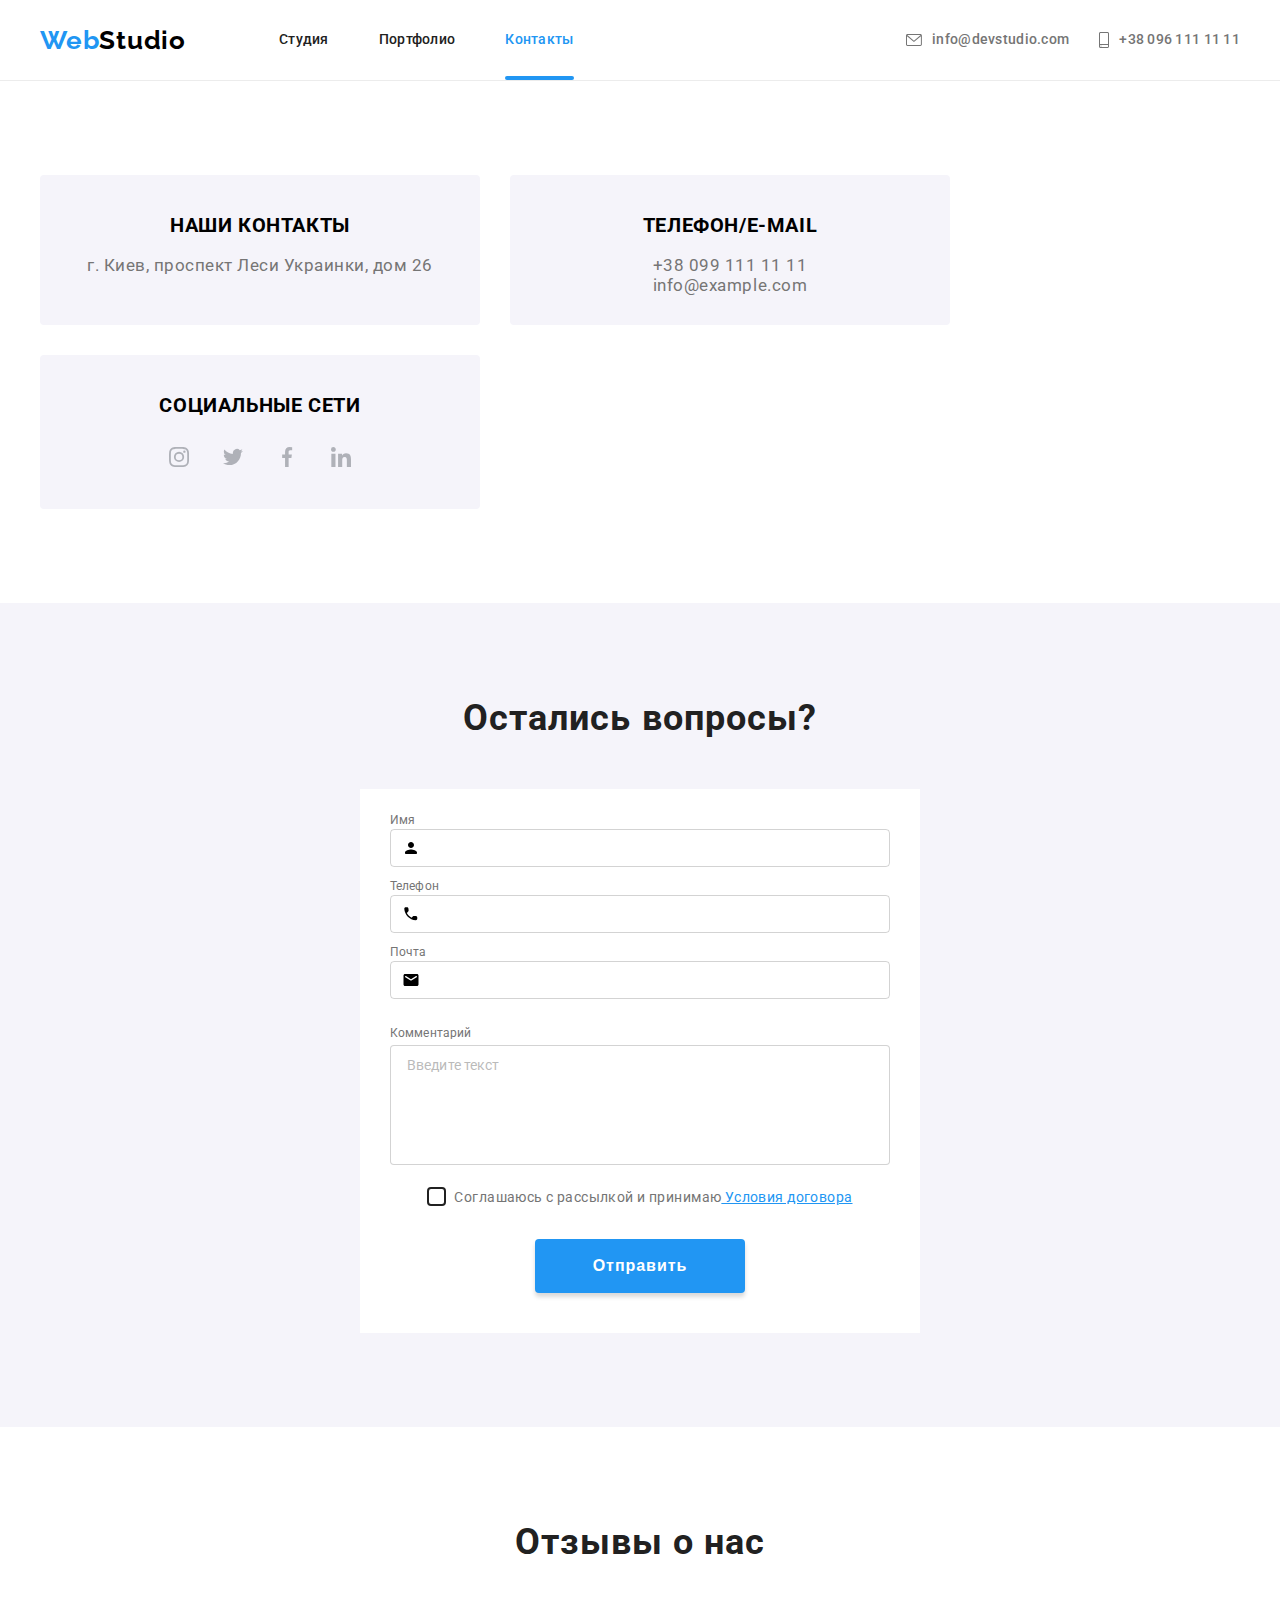
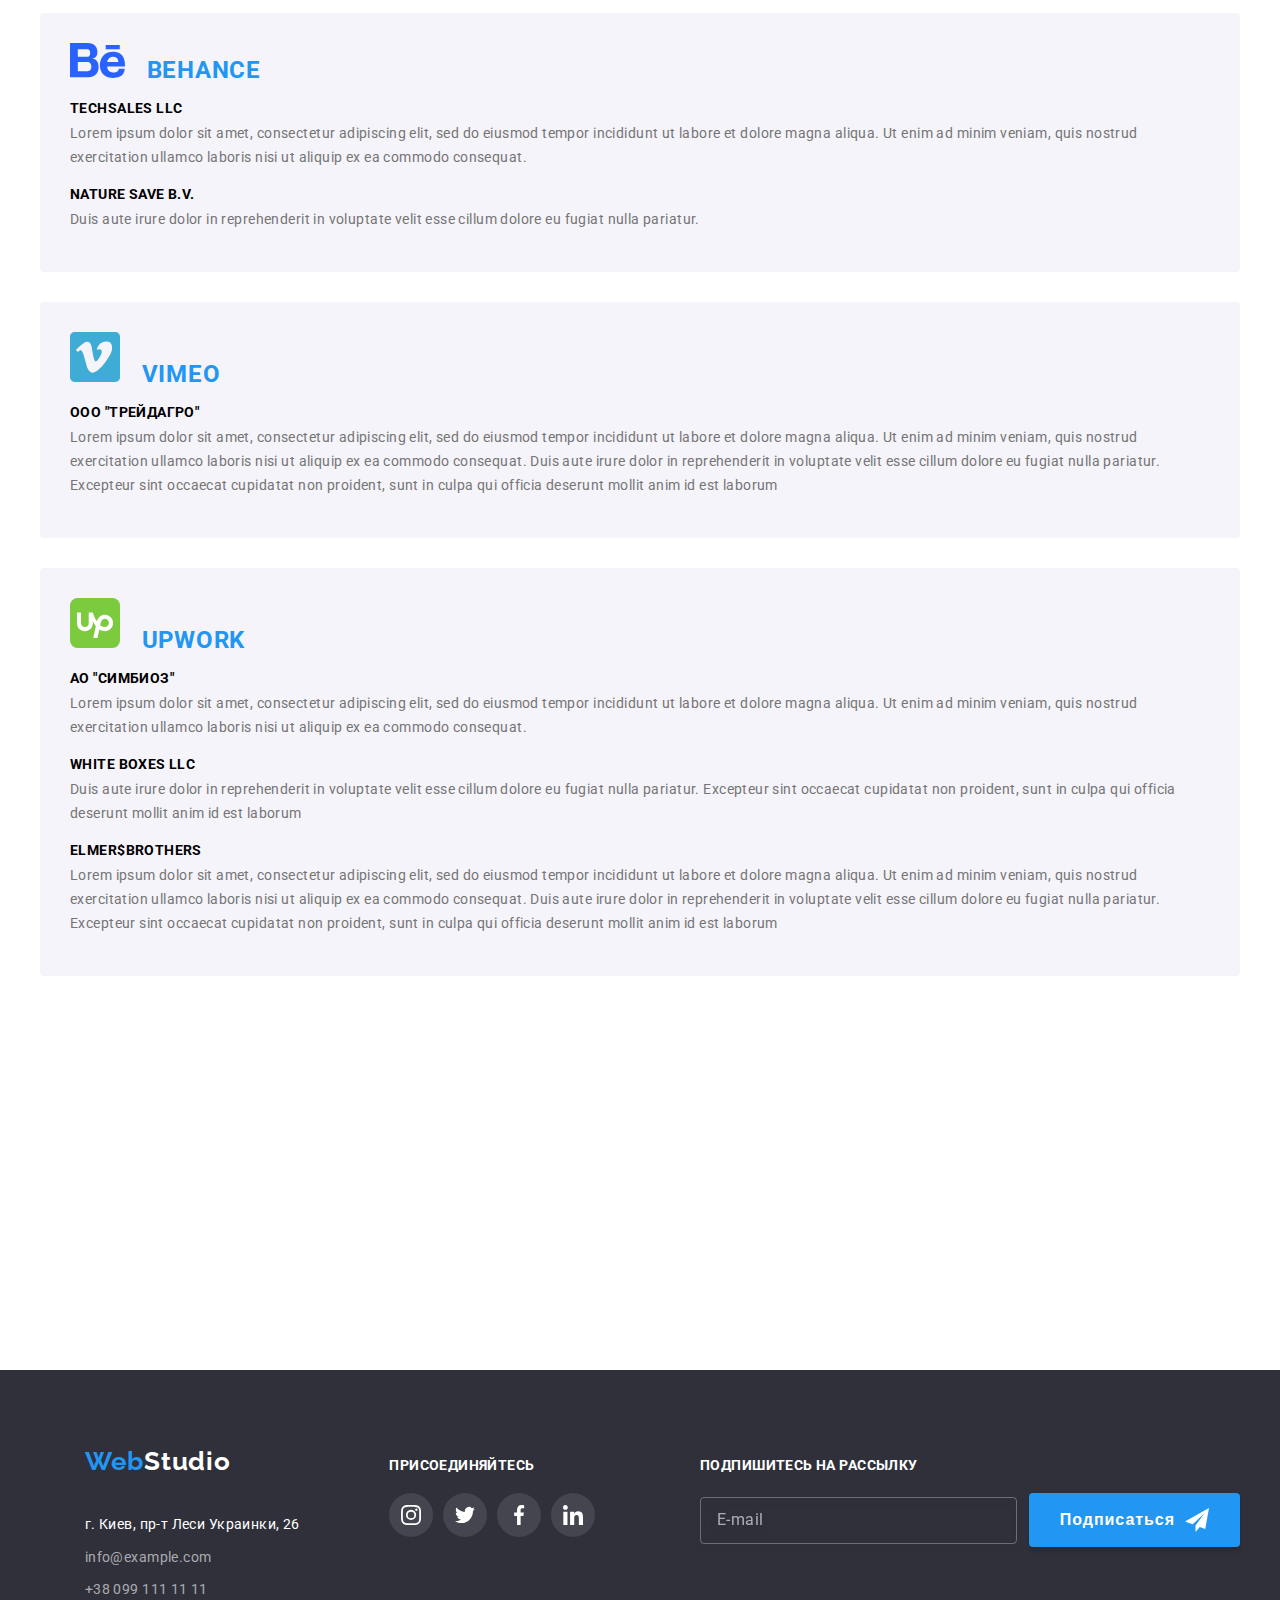
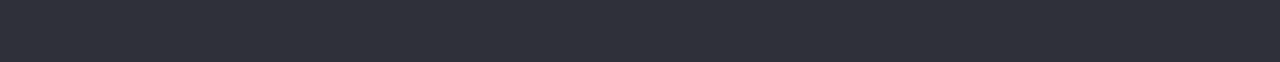
==== commit 1d6f220a: "финальные правки" ====
--- a/contacts.html
+++ b/contacts.html
@@ -22,7 +22,7 @@
       <header class="page-header">
     <div class="page-header__container container">
       <nav class="navigation">
-        <a class="logo link" href="#" lang="en">
+        <a class="logo link" href="./index.html" lang="en">
           Web<span class="logo__part--them-light">Studio</span></a
         >
         <ul class="navigation__list list">
@@ -34,7 +34,7 @@
             >
           </li>
           <li class="navigation__item">
-            <a class="navigation__link link" href="#"
+            <a class="navigation__link link" href="./portfolio.html"
               >Портфолио</a
             >
           </li>
--- a/css/main.min.css
+++ b/css/main.min.css
@@ -1,2 +1,2 @@
-:root{--main-font: "Roboto", sans-serif;--logo-font: "Raleway", sans-serif;--accent-color: #2196f3;--title-color: #212121;--text-color: #757575;--social-link-color: #afb1b8;--colorOn-darkВackground: #ffffff;--margin-bottom-title: 30px;--transition-color: color 250ms cubic-bezier(0.4, 0, 0.2, 1)}.visually-hidden{position:absolute !important;clip:rect(1px 1px 1px 1px);clip:rect(1px, 1px, 1px, 1px);padding:0 !important;border:0 !important;height:1px !important;width:1px !important;overflow:hidden}.link{text-decoration:none}.list{list-style:none}.address{font-style:normal}body{font-family:var(--main-font);margin:0}h1,h2,h3,h4,h5,h6,p{margin:0}ul,ol{margin:0;padding:0}img{display:block;max-width:100%;height:auto}.container{padding-left:15px;padding-right:15px;padding-top:60px;padding-bottom:60px}@media screen and (min-width: 480px){.container{width:480px;margin:0 auto}}@media screen and (min-width: 768px){.container{width:768px}}@media screen and (min-width: 1200px){.container{width:1200px;padding-top:94px;padding-bottom:94px}}.logo{font-family:var(--logo-font);font-weight:bold;font-size:26px;line-height:1.19;letter-spacing:0.03em;color:var(--accent-color);padding-top:16px;padding-bottom:16px}.logo__part--them-light{color:#000}.logo__part--them-dark{color:var(--colorOn-darkВackground)}.button{display:block;margin:0 auto;font-weight:bold;font-size:16px;line-height:30px;letter-spacing:0.06em;color:var(--colorOn-darkВackground);background-color:var(--accent-color);box-shadow:0px 4px 4px rgba(0,0,0,0.15);border-radius:4px;outline:none;cursor:pointer;border-color:transparent;padding:10px 32px;transition:background-color 250ms cubic-bezier(0.4, 0, 0.2, 1)}.button:hover,.button:focus{background-color:#188ce8}.title{font-family:"Roboto",sans-serif;font-size:28px;line-height:1.17857;font-weight:700;text-align:center;letter-spacing:0.03em;color:var(--title-color);margin-bottom:30px}@media screen and (min-width: 1200px){.title{font-family:"Roboto",sans-serif;font-size:36px;line-height:1.16667;font-weight:700;margin-bottom:50px}}.social__list{display:flex;justify-content:center;align-items:center}.social__item{height:44px;width:44px}.social__item+.social__item{margin-left:10px}.social__item--them-dark{background:rgba(255,255,255,0.1);border-radius:50%}.social__item--them-dark:hover,.social__item--them-dark:focus{background-color:var(--accent-color)}.social__link{display:flex;justify-content:center;align-items:center;height:100%;width:100%;border-radius:50%;transition:background-color 250ms cubic-bezier(0.4, 0, 0.2, 1)}.social__link:hover,.social__link:focus{background-color:var(--accent-color)}.social__icon{width:20px;height:20px;fill:var(--social-link-color);transition:fill 250ms cubic-bezier(0.4, 0, 0.2, 1)}.social__link:hover .social__icon,.social__link:focus .social__icon{fill:#fff}.social__icon--them-dark{fill:#fff}.navigation{display:flex;align-items:center}.navigation__item+.navigation__item{margin-left:50px}.navigation__list{display:none;align-items:center;margin-left:93px}@media screen and (min-width: 768px){.navigation__list{display:flex}}.navigation__item{position:relative}.navigation__link{display:block;padding-top:32px;padding-bottom:32px;font-weight:500;font-size:14px;line-height:1.14;letter-spacing:0.02em;color:var(--title-color);transition:var(--transition-color)}.navigation__link:hover,.navigation__link:focus,.navigation__link:active{color:var(--accent-color)}.navigation__link--current{color:var(--accent-color)}.navigation__link--current::after{position:absolute;bottom:0;left:0;content:"";display:block;width:100%;height:4px;background-color:var(--accent-color);border-radius:4px}.form{width:100%;display:flex;justify-content:center;flex-wrap:wrap}@media screen and (min-width: 1200px){.form{align-items:baseline;flex-wrap:nowrap}}.form__input{padding:15px 0 15px 16px;width:100%;border:1px solid rgba(255,255,255,0.3);box-sizing:border-box;filter:drop-shadow(0px 4px 4px rgba(0,0,0,0.15));border-radius:4px;background-color:transparent;outline:none;color:var(--colorOn-darkВackground);margin-bottom:20px}@media screen and (min-width: 1200px){.form__input{margin-bottom:8px;margin-right:12px}}.form__input::placeholder{font-family:var(--main-font);font-size:16px;line-height:1.25;letter-spacing:0.03em;color:rgba(255,255,255,0.6)}.form__input:focus,.form__input:active{border:1px solid #fff;transition:border 250ms cubic-bezier(0.4, 0, 0.2, 1)}.form button{margin:0;display:flex;align-items:center;padding:10px 29px}.form__svg{width:24px;height:24px;margin-left:10px}.backdrop{position:fixed;top:0;left:0;width:100vw;height:100vh;background-color:rgba(0,0,0,0.2);opacity:1;transition:opacity 250ms cubic-bezier(0.4, 0, 0.2, 1);z-index:1000}.backdrop.is-hidden{opacity:0;pointer-events:none}.backdrop.is-hidden .modal{transform:translate(-50%, -50%) scale(1.1)}.modal{display:flex;flex-direction:column;position:absolute;top:50%;left:50%;padding:40px;background-color:var(--colorOn-darkВackground);width:100vw;transform:translate(-50%, -50%) scale(1);transition:transform 250ms cubic-bezier(0.4, 0, 0.2, 1)}@media screen and (min-width: 450px){.modal{width:450px}}@media screen and (min-width: 1200px){.modal{width:528px}}.modal__tittle{margin-bottom:30px;font-family:var(--main-font);font-weight:bold;font-size:20px;line-height:1.15;text-align:center;letter-spacing:0.03em;color:var(--title-color)}.modal__field{display:flex;flex-direction:column;position:relative}.modal__field+.modal__field{margin-top:28px}.modal__text{position:absolute;top:50%;left:41px;transform:translateY(-50%);font-family:var(--main-font);font-size:12px;line-height:1.16;letter-spacing:0.01em;z-index:-1;color:var(--text-color)}.modal__text__input:not(:placeholder-shown)+.modal__text{transform:translateY(-35px) translateX(-40px);transition:transform 250ms cubic-bezier(0.4, 0, 0.2, 1)}.modal__text__field:focus-within>.modal__text{transform:translateY(-35px) translateX(-40px);transition:transform 250ms cubic-bezier(0.4, 0, 0.2, 1)}.modal__svg{position:absolute;top:50%;left:12px;transform:translateY(-50%);z-index:-1;width:18px;height:18px}.modal__svg__input:focus ~ .modal__svg{fill:var(--accent-color);transition:fill 250ms cubic-bezier(0.4, 0, 0.2, 1)}.modal__textarea{resize:none;height:120px;width:100%;padding:12px 16px;font-family:var(--main-font);font-size:12px;line-height:1.16;letter-spacing:0.01em;color:var(--title-color);border:1px solid rgba(33,33,33,0.2);box-sizing:border-box;border-radius:4px}.modal__textarea::placeholder{font-size:14px;line-height:1.14;color:rgba(117,117,117,0.5)}.modal__textarea:focus,.modal__textarea:active{outline:none;border:1px solid #2196f3;transition:border 250ms cubic-bezier(0.4, 0, 0.2, 1)}.modal__coment{font-size:12px;line-height:1.16;letter-spacing:0.01em;color:var(--text-color);margin-bottom:4px}.modal__input{padding:11px 41px;z-index:1;background-color:transparent;border:1px solid rgba(33,33,33,0.2);box-sizing:border-box;border-radius:4px;font-family:var(--main-font);font-size:12px;line-height:1.16;letter-spacing:0.01em;color:var(--title-color)}.modal__input:focus,.modal__input:active{outline:none;border:1px solid #2196f3;transition:border 250ms cubic-bezier(0.4, 0, 0.2, 1)}.policy{display:flex;justify-content:center;align-items:center;margin-top:20px;cursor:pointer;flex-direction:column;align-items:flex-start}@media screen and (min-width: 450px){.policy{flex-direction:row;align-items:center}}.policy__text{font-size:12px;line-height:24px;letter-spacing:0.03em;color:#757575}@media screen and (min-width: 1200px){.policy__text{font-size:14px}}.policy__agreement{font-size:12px;letter-spacing:0.03em;color:var(--accent-color)}@media screen and (min-width: 1200px){.policy__agreement{font-size:14px}}.checkbox{position:absolute !important;clip:rect(1px 1px 1px 1px);clip:rect(1px, 1px, 1px, 1px);padding:0 !important;border:0 !important;height:1px !important;width:1px !important;overflow:hidden}.policy__icon{margin-right:8px;display:inline-block;width:15px;height:15px;background-color:#fff;border:2px solid #212121;border-radius:4px;transition:background-color 250ms cubic-bezier(0.4, 0, 0.2, 1),border 250ms cubic-bezier(0.4, 0, 0.2, 1)}.checkbox:checked+.policy__icon{border-color:transparent;border-color:var(--accent-color);background-color:var(--accent-color);background-origin:border-box;background-image:url(../images/icons/check.svg);transition:background-color 250ms cubic-bezier(0.4, 0, 0.2, 1)}.button--modal{margin-top:30px;padding:10px 56px}.closeButton{position:absolute;top:8px;right:8px;width:30px;height:30px;background-color:transparent;border:1px solid rgba(0,0,0,0.1);border-radius:50%;cursor:pointer;outline:none}.closeButton:focus{border:1px solid #2196f3;transition:border 250ms cubic-bezier(0.4, 0, 0.2, 1)}.closeButton__svg{fill:#000;width:11px;height:11px}.closeButton:focus .closeButton__svg{fill:var(--accent-color);transition:fill 250ms cubic-bezier(0.4, 0, 0.2, 1)}.burger-button{position:absolute;background-color:transparent;border:none;padding:0;top:10px;right:15px;cursor:pointer;outline:none;z-index:100}.burger-button__svg{width:40px;height:40px}@media screen and (min-width: 768px){.burger-button{display:none}}.burger-button .icon-close-burger{display:none}.burger-button.is-open .icon-close-burger{display:block}.page-header .icon-burger{display:block}.burger-button.is-open .icon-burger{display:none}.mobile-menu{position:fixed;top:0;left:50%;width:100vw;max-width:480px;height:100vh;padding:48px 40px;display:flex;flex-direction:column;justify-content:space-between;overflow:scroll;z-index:1;background-color:#fff;-webkit-box-shadow:0 0 8px 4px rgba(0,0,0,0.47);-moz-box-shadow:0 0 8px 4px rgba(0,0,0,0.47);box-shadow:0 0 8px 4px rgba(0,0,0,0.47);opacity:0;transform:translateY(-100%) translateX(-50%);transition:transform 500ms cubic-bezier(0.4, 0, 0.2, 1),opacity 450ms cubic-bezier(0.4, 0, 0.2, 1)}@media screen and (min-width: 768px){.mobile-menu{display:none}}.mobile-menu.is-open{transform:translateY(0) translateX(-50%);opacity:1;transition:transform 500ms cubic-bezier(0.4, 0, 0.2, 1),opacity 450ms cubic-bezier(0.4, 0, 0.2, 1)}.mobile-menu__list{margin-bottom:30px}.mobile-menu__link{font-family:"Roboto",sans-serif;font-size:40px;line-height:1.175;font-weight:500;color:#000000}.mobile-menu__link--current{color:var(--accent-color)}.mobile-menu__item:not(:last-child){margin-bottom:32px}.mobile-menu__backdrop{position:fixed;top:0;left:0;width:100vw;height:100vh;background-color:rgba(0,0,0,0.2);opacity:0;z-index:-1;transition:opacity 500ms cubic-bezier(0.4, 0, 0.2, 1),z-index 500ms cubic-bezier(0.4, 0, 0.2, 1)}@media screen and (min-width: 768px){.mobile-menu__backdrop{display:none}}.mobile-menu__backdrop.is-open{opacity:1;z-index:1;transition:opacity 500ms cubic-bezier(0.4, 0, 0.2, 1),z-index 500ms cubic-bezier(0.4, 0, 0.2, 1)}.mobile-contact__list{margin-bottom:64px}.mobile-contact__item:not(:last-child){margin-bottom:32px}.mobile-contact__link{font-family:"Roboto",sans-serif;font-size:24px;line-height:1.16667;font-weight:500;letter-spacing:0.02em;color:var(--text-color);transition:var(--transition-color)}.mobile-contact__link:hover,.mobile-contact__link:focus{color:var(--accent-color)}@media screen and (max-width: 424px){.mobile-contact__link{font-size:20px}}.mobile-contact__link--accent{font-family:"Roboto",sans-serif;font-size:34px;line-height:1.17647;font-weight:500;color:var(--accent-color)}.mobile-contact__link--accent:hover,.mobile-contact__link--accent:focus{color:#000000;transition:var(--transition-color)}@media screen and (max-width: 424px){.mobile-contact__link--accent{font-size:26px}}.mobile-social__list{display:flex;flex-wrap:wrap}@media screen and (min-width: 768px){.mobile-social__list{display:none}}.mobile-social__link{color:var(--accent-color);font-family:"Roboto",sans-serif;font-size:13px;line-height:1.69231;font-weight:500}@media screen and (min-width: 425px){.mobile-social__link{font-size:16px}}@media screen and (min-width: 480px){.mobile-social__link{font-size:18px}}.mobile-social__link:hover .mobile-social__link:focus{color:var(--text-color);transition:var(--transition-color)}@media screen and (min-width: 375px){.mobile-social__item:not(:last-child){padding-right:10px;border-right:1px solid rgba(33,33,33,0.2)}}.mobile-social__item:not(:first-child){padding-left:10px}.block-contacts__list{display:flex;flex-wrap:wrap;margin:-15px}.block-contacts__item{width:100%;padding:30px;display:flex;flex-direction:column;align-items:center}@media screen and (min-width: 768px){.block-contacts__item{width:calc((100% - 6 * 15px) / 3);margin:15px;background-color:#f5f4fa;border-radius:4px}}.block-contacts__title{font-family:var(--main-font);font-weight:bold;font-size:20px;line-height:2;letter-spacing:0.03em;text-transform:uppercase;color:#000;margin-bottom:10px}@media screen and (min-width: 768px) and (max-width: 1200px){.block-contacts__title{font-size:16px}}.block-contacts__text{font-size:17px;letter-spacing:0.03em;text-align:center;color:var(--text-color)}@media screen and (min-width: 768px) and (max-width: 1199px){.block-contacts__text{font-size:14px}}.block-contacts__text--active:hover{color:var(--accent-color);transition:color 250ms cubic-bezier(0.4, 0, 0.2, 1);cursor:pointer}.block__feedback{background-color:#f5f4fa}.feed-back-form{display:flex;flex-direction:column;background-color:var(--colorOn-darkВackground);padding:30px 20px;width:100%;margin-right:auto;margin-left:auto}@media screen and (min-width: 450px){.feed-back-form{width:450px;padding:40px 30px}}@media screen and (min-width: 1200px){.feed-back-form{width:500px}}.feed-back-form__tittle{margin-bottom:30px;font-family:var(--main-font);font-weight:bold;font-size:20px;line-height:1.15;text-align:center;letter-spacing:0.03em;color:var(--title-color)}.feed-back-form__field{display:flex;flex-direction:column;position:relative}.feed-back-form__field+.feed-back-form__field{margin-top:28px}.feed-back-form__text{position:absolute;top:-40%;font-family:var(--main-font);font-size:12px;line-height:1.16;letter-spacing:0.01em;color:var(--text-color)}.feed-back-form__text__input:not(:placeholder-shown)+.feed-back-form__text{transform:translateY(-35px) translateX(-40px);transition:transform 250ms cubic-bezier(0.4, 0, 0.2, 1)}.feed-back-form__text__field:focus-within>.feed-back-form__text{transform:translateY(-35px) translateX(-40px);transition:transform 250ms cubic-bezier(0.4, 0, 0.2, 1)}.feed-back-form__svg{position:absolute;top:50%;left:12px;transform:translateY(-50%);width:18px;height:18px}.feed-back-form__svg__input:focus ~ .feed-back-form__svg{fill:var(--accent-color);transition:fill 250ms cubic-bezier(0.4, 0, 0.2, 1)}.feed-back-form__textarea{resize:none;height:120px;width:100%;padding:12px 16px;font-family:var(--main-font);font-size:12px;line-height:1.16;letter-spacing:0.01em;color:var(--title-color);border:1px solid rgba(33,33,33,0.2);box-sizing:border-box;border-radius:4px}.feed-back-form__textarea::placeholder{font-size:14px;line-height:1.14;color:rgba(117,117,117,0.5)}.feed-back-form__textarea:focus,.feed-back-form__textarea:active{outline:none;border:1px solid #2196f3;transition:border 250ms cubic-bezier(0.4, 0, 0.2, 1)}.feed-back-form__coment{font-size:12px;line-height:1.16;letter-spacing:0.01em;color:var(--text-color);margin-bottom:4px}.feed-back-form__input{padding:11px 41px;z-index:1;background-color:transparent;border:1px solid rgba(33,33,33,0.2);box-sizing:border-box;border-radius:4px;font-family:var(--main-font);font-size:12px;line-height:1.16;letter-spacing:0.01em;color:var(--title-color)}.feed-back-form__input:focus,.feed-back-form__input:active{outline:none;border:1px solid #2196f3;transition:border 250ms cubic-bezier(0.4, 0, 0.2, 1)}.policy{display:flex;justify-content:center;align-items:center;margin-top:20px;cursor:pointer;flex-direction:column;align-items:flex-start}@media screen and (min-width: 450px){.policy{flex-direction:row;align-items:center}}.policy__text{font-size:12px;line-height:24px;letter-spacing:0.03em;color:#757575}@media screen and (min-width: 1200px){.policy__text{font-size:14px}}.policy__agreement{font-size:12px;letter-spacing:0.03em;color:var(--accent-color)}@media screen and (min-width: 1200px){.policy__agreement{font-size:14px}}.checkbox{position:absolute !important;clip:rect(1px 1px 1px 1px);clip:rect(1px, 1px, 1px, 1px);padding:0 !important;border:0 !important;height:1px !important;width:1px !important;overflow:hidden}.policy__icon{margin-right:8px;display:inline-block;width:15px;height:15px;background-color:#fff;border:2px solid #212121;border-radius:4px;transition:background-color 250ms cubic-bezier(0.4, 0, 0.2, 1),border 250ms cubic-bezier(0.4, 0, 0.2, 1)}.checkbox:checked+.policy__icon{border-color:transparent;border-color:var(--accent-color);background-color:var(--accent-color);background-origin:border-box;background-image:url(../images/icons/check.svg);transition:background-color 250ms cubic-bezier(0.4, 0, 0.2, 1)}.button--feed-back-form{margin-top:30px;padding:10px 56px}.closeButton{position:absolute;top:8px;right:8px;width:30px;height:30px;background-color:transparent;border:1px solid rgba(0,0,0,0.1);border-radius:50%;cursor:pointer;outline:none}.closeButton:focus{border:1px solid #2196f3;transition:border 250ms cubic-bezier(0.4, 0, 0.2, 1)}.closeButton__svg{fill:#000;width:11px;height:11px}.closeButton:focus .closeButton__svg{fill:var(--accent-color);transition:fill 250ms cubic-bezier(0.4, 0, 0.2, 1)}.page-header{border-bottom:1px solid #ECECEC}.page-header__container{display:flex;align-items:center;padding-top:0;padding-bottom:0;position:relative}.contact__list{display:none;margin-left:auto}@media screen and (min-width: 768px){.contact__list{display:flex;flex-direction:column-reverse}}@media screen and (min-width: 1200px){.contact__list{flex-direction:row-reverse}}.contact__item:last-child{margin-bottom:10px}@media screen and (min-width: 1200px){.contact__item:last-child{margin-bottom:0;margin-right:30px}}.contact__svg{fill:var(--text-color);margin-right:10px;transition:fill 250ms cubic-bezier(0.4, 0, 0.2, 1)}.contact__link:hover .contact__svg,.contact__link:focus .contact__svg{fill:var(--accent-color)}.contact__link{display:flex;align-items:center;font-weight:500;font-size:14px;line-height:1.14;letter-spacing:0.02em;color:var(--text-color);transition:var(--transition-color)}.contact__link:hover,.contact__link:focus{color:var(--accent-color)}.hero{padding-top:118px;padding-bottom:118px;margin-left:auto;margin-right:auto;background-color:#2f303a;background-image:linear-gradient(to right, rgba(47,48,58,0.4), rgba(47,48,58,0.4)),url("../images/mobile/hero/img.jpg");background-size:cover;background-repeat:no-repeat;background-position:center}@media screen and (min-device-pixel-ratio: 2), screen and (min-resolution: 192dpi), screen and (min-resolution: 2dppx){.hero{background-image:linear-gradient(to bottom, rgba(47,48,58,0.4), rgba(47,48,58,0.4)),url("../images/mobile/hero/img@2.jpg")}}@media screen and (min-width: 768px){.hero{max-width:1199px;background-image:linear-gradient(to bottom, rgba(47,48,58,0.4), rgba(47,48,58,0.4)),url("../images/tablet/Hero/Header-img.jpg")}}@media screen and (min-width: 768px) and (min-device-pixel-ratio: 2), screen and (min-width: 768px) and (min-resolution: 192dpi), screen and (min-width: 768px) and (min-resolution: 2dppx){.hero{background-image:linear-gradient(to bottom, rgba(47,48,58,0.4), rgba(47,48,58,0.4)),url("../images/tablet/Hero/Header-img@2x.jpg")}}@media screen and (min-width: 1200px){.hero{max-width:1600px;background-image:linear-gradient(to bottom, rgba(47,48,58,0.4), rgba(47,48,58,0.4)),url("../images/desktop/hero/Img.jpg")}}@media screen and (min-width: 1200px) and (min-device-pixel-ratio: 2), screen and (min-width: 1200px) and (min-resolution: 192dpi), screen and (min-width: 1200px) and (min-resolution: 2dppx){.hero{background-image:linear-gradient(to bottom, rgba(47,48,58,0.4), rgba(47,48,58,0.4)),url("../images/desktop/hero/Img@2x.jpg")}}@media screen and (min-width: 1200px){.hero{padding-top:200px;padding-bottom:200px}}.hero__container{padding-top:0;padding-bottom:0}.hero__title{max-width:360px;margin:0 auto;margin-bottom:30px;text-align:center;letter-spacing:0.06em;text-transform:uppercase;color:var(--colorOn-darkВackground);font-family:"Roboto",sans-serif;font-size:26px;line-height:1.61538;font-weight:900}@media screen and (min-width: 1200px){.hero__title{max-width:696px;font-family:"Roboto",sans-serif;font-size:44px;line-height:1.36364;font-weight:900}}@media screen and (min-width: 1200px){.advantage__container{padding-bottom:0px}}@media screen and (min-width: 768px){.advantage__list{margin:-15px;display:flex;flex-wrap:wrap}}@media screen and (max-width: 767px){.advantage__item:not(:last-child){margin-bottom:30px}}@media screen and (min-width: 768px){.advantage__item{margin:15px;width:calc((100% - 4 * 15px) / 2)}}@media screen and (min-width: 1200px){.advantage__item{width:calc((100% - 8 * 15px) / 4)}}.advantage__box{width:100%;padding-top:25px;padding-bottom:25px;margin-bottom:30px;background-color:#f5f4fa;border-radius:4px}.advantage__svg{margin:auto;display:block}.advantage__title{margin-bottom:10px;font-family:"Roboto",sans-serif;font-size:14px;line-height:1.14286;font-weight:700;letter-spacing:0.03em;text-transform:uppercase;color:var(--title-color);text-align:center}.advantage__description{font-family:"Roboto",sans-serif;font-size:14px;line-height:1.71429;font-weight:400;letter-spacing:0.03em;color:var(--text-color);text-align:justify}@media screen and (max-width: 1199px){.works{display:none}}@media screen and (min-width: 1200px){.works{display:block}}.works__item{position:relative;flex-basis:calc((100% - 60px) / 3)}.works__list{display:flex;height:294px}.works__list :not(:last-child){margin-right:30px}.works__сaption{background-color:rgba(47,48,58,0.8);position:absolute;bottom:0;left:0;width:100%}.works__description{padding-top:27px;padding-bottom:27px;font-family:var(--main-font);font-weight:bold;font-size:14px;line-height:1.14;text-align:center;letter-spacing:0.03em;text-transform:uppercase;color:#ffffff}.team{background:#f5f4fa}@media screen and (min-width: 768px){.team__list{margin:-15px;display:flex;flex-wrap:wrap}}@media screen and (max-width: 767px){.team .team__card:not(:last-child){margin-bottom:30px}}.team__card{background-color:white;box-shadow:0px 1px 3px rgba(0,0,0,0.12),0px 1px 1px rgba(0,0,0,0.14),0px 2px 1px rgba(0,0,0,0.2);border-radius:0px 0px 4px 4px}@media screen and (min-width: 768px){.team__card{margin:15px;width:calc((100% - 4 * 15px) / 2)}}@media screen and (min-width: 1200px){.team__card{width:calc((100% - 8 * 15px) / 4)}}.team__caption{padding:30px 32px}.team__name{font-family:"Roboto",sans-serif;font-size:16px;line-height:1.1875;font-weight:500;margin-bottom:10px;text-align:center;letter-spacing:0.03em;color:var(--title-color)}.team__position{font-family:"Roboto",sans-serif;font-size:16px;line-height:1.1875;font-weight:400;text-align:center;letter-spacing:0.03em;margin-bottom:16px}.clients__list{display:flex;flex-wrap:wrap;justify-content:center;margin:-15px}.clients__item{margin:15px;width:calc((100% - 4 * 15px)/2);height:90px}@media screen and (min-width: 768px){.clients__item{width:calc((100% - 6 * 15px)/3)}}@media screen and (min-width: 1200px){.clients__item{width:calc((100% - 12 * 15px)/6)}}.clients__link{display:flex;justify-content:center;align-items:center;width:100%;height:100%;border:1px solid var(--social-link-color);border-radius:4px;transition:border 250ms cubic-bezier(0.4, 0, 0.2, 1)}.clients__link:hover,.clients__link:focus{border:1px solid var(--accent-color)}.clients__icon{fill:var(--social-link-color);transition:fill 250ms cubic-bezier(0.4, 0, 0.2, 1)}.clients__link:hover .clients__icon,.clients__link:focus .clients__icon{fill:var(--accent-color)}.footer{background-color:#2f303a}.footer__container{display:flex;flex-direction:column;align-items:center;padding-top:60px;padding-bottom:60px}@media screen and (min-width: 1200px){.footer__container{flex-direction:row;justify-content:space-between;align-items:baseline}}.footer__box{display:flex;flex-direction:column;margin-bottom:60px;width:100%}@media screen and (min-width: 768px){.footer__box{flex-direction:row;justify-content:space-around;align-items:baseline}}@media screen and (min-width: 1200px){.footer__box{width:50%;margin-bottom:0}}.footer .logo{margin-bottom:20px;display:block}.footer__title{margin-bottom:20px;font-family:"Roboto",sans-serif;font-size:14px;line-height:1.14286;font-weight:700;color:#ffffff;letter-spacing:0.03em;text-transform:uppercase;text-align:center}@media screen and (min-width: 1200px){.footer__title{text-align:left}}.footer__contacts{display:flex;flex-direction:column;align-items:center;margin-bottom:60px}@media screen and (min-width: 768px){.footer__contacts{margin-bottom:0}}@media screen and (min-width: 1200px){.footer__contacts{align-items:flex-start}}@media screen and (min-width: 1200px){.footer__subscription{width:45%}}.contacts{display:flex;flex-direction:column;align-items:center}@media screen and (min-width: 1200px){.contacts{align-items:flex-start}}.contacts .contacts__item:not(:last-child){margin-bottom:9px}.contacts .contacts__link{font-size:14px;line-height:1.7;letter-spacing:0.03em;color:rgba(255,255,255,0.6)}.contacts .contacts__link:hover{color:var(--colorOn-darkВackground);transition:color 250ms cubic-bezier(0.4, 0, 0.2, 1)}.contacts .contacts__link--darkВackground{color:var(--colorOn-darkВackground)}.filters__list{display:flex;flex-wrap:wrap;margin-bottom:50px}@media screen and (max-width: 767px){.filters__list{margin-top:-8px;margin-left:-8px}}@media screen and (min-width: 768px){.filters__list{justify-content:center}}@media screen and (max-width: 767px){.filters__item{margin-top:8px;margin-left:8px}}@media screen and (min-width: 768px){.filters__item:not(:last-child){margin-right:8px}}.filters__button{font-weight:500;font-size:16px;line-height:26px;text-align:center;letter-spacing:0.03em;color:var(--title-color);background-color:#f5f4fa;border-radius:4px;border:#f5f4fa;cursor:pointer;padding:6px 22px;transition:var(--transition-color),background-color 250ms cubic-bezier(0.4, 0, 0.2, 1),box-shadow 250ms cubic-bezier(0.4, 0, 0.2, 1)}.filters__button:hover,.filters__button:focus{background-color:#188ce8;color:var(--colorOn-darkВackground);outline:none;box-shadow:0px 1px 1px rgba(0,0,0,0.12),0px 4px 4px rgba(0,0,0,0.06),1px 4px 6px rgba(0,0,0,0.16)}.projects{width:100%}@media screen and (min-width: 768px){.projects{width:768px;display:flex;flex-wrap:wrap;margin-top:-30px;margin-left:-30px}}@media screen and (min-width: 1200px){.projects{width:1200px}}.projects__item{transition:box-shadow 250ms cubic-bezier(0.4, 0, 0.2, 1)}.projects__item:hover{box-shadow:0px 1px 1px rgba(0,0,0,0.12),0px 4px 4px rgba(0,0,0,0.06),1px 4px 6px rgba(0,0,0,0.16)}@media screen and (max-width: 767px){.projects__item:not(:last-child){margin-bottom:30px}}@media screen and (min-width: 768px){.projects__item{display:flex;flex-basis:100%;flex-basis:calc((100% - 60px) / 2);margin-left:30px;margin-top:30px}}@media screen and (min-width: 1200px){.projects__item{flex-basis:calc((100% - 90px) / 3)}}.projects__link{display:flex;flex-direction:column;width:100%}.projects__img{max-width:100%;height:auto;overflow:scroll}.projects__tumb{position:relative;overflow:hidden}.projects__container--overlay{position:absolute;top:0;left:0;height:100%;background-color:rgba(33,150,243,0.9);opacity:0;transform:translateY(100%);transition:transform 1250ms cubic-bezier(0.4, 0, 0.2, 1),opacity 1250ms cubic-bezier(0.4, 0, 0.2, 1)}.projects__container--overlay:hover .projects__container--overlay,.projects__container--overlay:focus .projects__container--overlay{transform:translateY(0%);opacity:1;transition:transform 1250ms cubic-bezier(0.4, 0, 0.2, 1)}.projects__description{font-family:var(--main-font);font-size:18px;line-height:1.56;letter-spacing:0.03em;color:#ffffff;padding:63px 24px}@media screen and (max-width: 450px){.projects__description{font-size:14px;padding-top:30px}}.projects__box{padding:20px 24px;border:1px solid #eeeeee;border-top:none}@media screen and (min-width: 768px){.projects__box{flex-grow:1}}.projects__title{font-weight:bold;font-size:18px;line-height:36px;letter-spacing:0.06em;color:var(--title-color)}.projects__text{font-size:16px;line-height:30px;letter-spacing:0.03em;color:var(--text-color)}.reviews__container{display:flex;flex-direction:column;align-items:center;justify-content:center}.reviews__item{background-color:#f5f4fa;border-radius:4px;padding:30px}.reviews__item:not(:last-child){margin-bottom:30px}.reviews__image{margin-bottom:10px;background-color:var(--section-color)}.reviews__icon{margin-right:15px}.reviews__link{font-family:var(--main-font);font-weight:bold;font-size:24px;line-height:1.14;text-align:center;letter-spacing:0.03em;text-transform:uppercase;color:var(--accent-color)}.reviews__link:hover{color:#000;transition:color 250ms cubic-bezier(0.4, 0, 0.2, 1)}.reviews__link:hover .reviews__icon{fill:var(--accent-color);transition:fill 250ms cubic-bezier(0.4, 0, 0.2, 1)}.reviews__client-link{font-family:var(--main-font);font-weight:bold;font-size:14px;line-height:2;text-align:center;letter-spacing:0.03em;text-transform:uppercase;color:#000;margin-bottom:10px}.reviews__description{font-size:14px;line-height:1.71;letter-spacing:0.03em;margin-bottom:10px;color:#757575}.reviews__icon--blue{fill:#2962ff}.reviews__icon--light-blue{fill:#3FACD5}.reviews__icon--green{width:50px;height:50px;fill:#7CCA3E}@media screen and (min-width: 768px){.reviews__list{display:flex;flex-wrap:wrap}}@media screen and (min-width: 768px) and (max-width: 1200px){.reviews__list{margin:-15px}.reviews__item{margin:15px;width:354px}}
+:root{--main-font: "Roboto", sans-serif;--logo-font: "Raleway", sans-serif;--accent-color: #2196f3;--title-color: #212121;--text-color: #757575;--social-link-color: #afb1b8;--colorOn-darkВackground: #ffffff;--margin-bottom-title: 30px;--transition-color: color 250ms cubic-bezier(0.4, 0, 0.2, 1)}.visually-hidden{position:absolute !important;clip:rect(1px 1px 1px 1px);clip:rect(1px, 1px, 1px, 1px);padding:0 !important;border:0 !important;height:1px !important;width:1px !important;overflow:hidden}.link{text-decoration:none}.list{list-style:none}.address{font-style:normal}body{font-family:var(--main-font);margin:0}h1,h2,h3,h4,h5,h6,p{margin:0}ul,ol{margin:0;padding:0}img{display:block;max-width:100%;height:auto}.container{padding-left:15px;padding-right:15px;padding-top:60px;padding-bottom:60px}@media screen and (min-width: 480px){.container{width:480px;margin:0 auto}}@media screen and (min-width: 768px){.container{width:768px}}@media screen and (min-width: 1200px){.container{width:1200px;padding-top:94px;padding-bottom:94px}}.logo{font-family:var(--logo-font);font-weight:bold;font-size:26px;line-height:1.19;letter-spacing:0.03em;color:var(--accent-color);padding-top:16px;padding-bottom:16px}.logo__part--them-light{color:#000}.logo__part--them-dark{color:var(--colorOn-darkВackground)}.button{display:block;margin:0 auto;font-weight:bold;font-size:16px;line-height:30px;letter-spacing:0.06em;color:var(--colorOn-darkВackground);background-color:var(--accent-color);box-shadow:0px 4px 4px rgba(0,0,0,0.15);border-radius:4px;outline:none;cursor:pointer;border-color:transparent;padding:10px 32px;transition:background-color 250ms cubic-bezier(0.4, 0, 0.2, 1)}.button:hover,.button:focus{background-color:#188ce8}.title{font-family:"Roboto",sans-serif;font-size:28px;line-height:1.17857;font-weight:700;text-align:center;letter-spacing:0.03em;color:var(--title-color);margin-bottom:30px}@media screen and (min-width: 1200px){.title{font-family:"Roboto",sans-serif;font-size:36px;line-height:1.16667;font-weight:700;margin-bottom:50px}}.social__list{display:flex;justify-content:center;align-items:center}.social__item{height:44px;width:44px}.social__item+.social__item{margin-left:10px}.social__item--them-dark{background:rgba(255,255,255,0.1);border-radius:50%}.social__item--them-dark:hover,.social__item--them-dark:focus{background-color:var(--accent-color)}.social__link{display:flex;justify-content:center;align-items:center;height:100%;width:100%;border-radius:50%;transition:background-color 250ms cubic-bezier(0.4, 0, 0.2, 1)}.social__link:hover,.social__link:focus{background-color:var(--accent-color)}.social__icon{width:20px;height:20px;fill:var(--social-link-color);transition:fill 250ms cubic-bezier(0.4, 0, 0.2, 1)}.social__link:hover .social__icon,.social__link:focus .social__icon{fill:#fff}.social__icon--them-dark{fill:#fff}.navigation{display:flex;align-items:center}.navigation__item+.navigation__item{margin-left:50px}.navigation__list{display:none;align-items:center;margin-left:93px}@media screen and (min-width: 768px){.navigation__list{display:flex}}.navigation__item{position:relative}.navigation__link{display:block;padding-top:32px;padding-bottom:32px;font-weight:500;font-size:14px;line-height:1.14;letter-spacing:0.02em;color:var(--title-color);transition:var(--transition-color)}.navigation__link:hover,.navigation__link:focus,.navigation__link:active{color:var(--accent-color)}.navigation__link--current{color:var(--accent-color)}.navigation__link--current::after{position:absolute;bottom:0;left:0;content:"";display:block;width:100%;height:4px;background-color:var(--accent-color);border-radius:4px}.form{width:100%;display:flex;justify-content:center;flex-wrap:wrap}@media screen and (min-width: 1200px){.form{align-items:baseline;flex-wrap:nowrap}}.form__input{padding:15px 0 15px 16px;width:100%;border:1px solid rgba(255,255,255,0.3);box-sizing:border-box;filter:drop-shadow(0px 4px 4px rgba(0,0,0,0.15));border-radius:4px;background-color:transparent;outline:none;color:var(--colorOn-darkВackground);margin-bottom:20px}@media screen and (min-width: 1200px){.form__input{margin-bottom:8px;margin-right:12px}}.form__input::placeholder{font-family:var(--main-font);font-size:16px;line-height:1.25;letter-spacing:0.03em;color:rgba(255,255,255,0.6)}.form__input:focus,.form__input:active{border:1px solid #fff;transition:border 250ms cubic-bezier(0.4, 0, 0.2, 1)}.form button{margin:0;display:flex;align-items:center;padding:10px 29px}.form__svg{width:24px;height:24px;margin-left:10px}.backdrop{position:fixed;top:0;left:0;width:100vw;height:100vh;background-color:rgba(0,0,0,0.2);opacity:1;transition:opacity 250ms cubic-bezier(0.4, 0, 0.2, 1);z-index:1000}.backdrop.is-hidden{opacity:0;pointer-events:none}.backdrop.is-hidden .modal{transform:translate(-50%, -50%) scale(1.1)}.modal{display:flex;flex-direction:column;position:absolute;top:50%;left:50%;padding:40px;background-color:var(--colorOn-darkВackground);width:100vw;transform:translate(-50%, -50%) scale(1);transition:transform 250ms cubic-bezier(0.4, 0, 0.2, 1)}@media screen and (min-width: 450px){.modal{width:450px}}@media screen and (min-width: 1200px){.modal{width:528px}}.modal__tittle{margin-bottom:30px;font-family:var(--main-font);font-weight:bold;font-size:20px;line-height:1.15;text-align:center;letter-spacing:0.03em;color:var(--title-color)}.modal__field{display:flex;flex-direction:column;position:relative}.modal__field+.modal__field{margin-top:28px}.modal__text{position:absolute;top:50%;left:41px;transform:translateY(-50%);font-family:var(--main-font);font-size:12px;line-height:1.16;letter-spacing:0.01em;z-index:-1;color:var(--text-color)}.modal__text__input:not(:placeholder-shown)+.modal__text{transform:translateY(-35px) translateX(-40px);transition:transform 250ms cubic-bezier(0.4, 0, 0.2, 1)}.modal__text__field:focus-within>.modal__text{transform:translateY(-35px) translateX(-40px);transition:transform 250ms cubic-bezier(0.4, 0, 0.2, 1)}.modal__svg{position:absolute;top:50%;left:12px;transform:translateY(-50%);z-index:-1;width:18px;height:18px}.modal__svg__input:focus ~ .modal__svg{fill:var(--accent-color);transition:fill 250ms cubic-bezier(0.4, 0, 0.2, 1)}.modal__textarea{resize:none;height:120px;width:100%;padding:12px 16px;font-family:var(--main-font);font-size:12px;line-height:1.16;letter-spacing:0.01em;color:var(--title-color);border:1px solid rgba(33,33,33,0.2);box-sizing:border-box;border-radius:4px}.modal__textarea::placeholder{font-size:14px;line-height:1.14;color:rgba(117,117,117,0.5)}.modal__textarea:focus,.modal__textarea:active{outline:none;border:1px solid #2196f3;transition:border 250ms cubic-bezier(0.4, 0, 0.2, 1)}.modal__coment{font-size:12px;line-height:1.16;letter-spacing:0.01em;color:var(--text-color);margin-bottom:4px}.modal__input{padding:11px 41px;z-index:1;background-color:transparent;border:1px solid rgba(33,33,33,0.2);box-sizing:border-box;border-radius:4px;font-family:var(--main-font);font-size:12px;line-height:1.16;letter-spacing:0.01em;color:var(--title-color)}.modal__input:focus,.modal__input:active{outline:none;border:1px solid #2196f3;transition:border 250ms cubic-bezier(0.4, 0, 0.2, 1)}.policy{display:flex;justify-content:center;align-items:center;margin-top:20px;cursor:pointer;flex-direction:column;align-items:flex-start}@media screen and (min-width: 450px){.policy{flex-direction:row;align-items:center}}.policy__text{font-size:12px;line-height:24px;letter-spacing:0.03em;color:#757575}@media screen and (min-width: 1200px){.policy__text{font-size:14px}}.policy__agreement{font-size:12px;letter-spacing:0.03em;color:var(--accent-color)}@media screen and (min-width: 1200px){.policy__agreement{font-size:14px}}.checkbox{position:absolute !important;clip:rect(1px 1px 1px 1px);clip:rect(1px, 1px, 1px, 1px);padding:0 !important;border:0 !important;height:1px !important;width:1px !important;overflow:hidden}.policy__icon{margin-right:8px;display:inline-block;width:15px;height:15px;background-color:#fff;border:2px solid #212121;border-radius:4px;transition:background-color 250ms cubic-bezier(0.4, 0, 0.2, 1),border 250ms cubic-bezier(0.4, 0, 0.2, 1)}.checkbox:checked+.policy__icon{border-color:transparent;border-color:var(--accent-color);background-color:var(--accent-color);background-origin:border-box;background-image:url(../images/icons/check.svg);transition:background-color 250ms cubic-bezier(0.4, 0, 0.2, 1)}.button--modal{margin-top:30px;padding:10px 56px}.closeButton{position:absolute;top:8px;right:8px;width:30px;height:30px;background-color:transparent;border:1px solid rgba(0,0,0,0.1);border-radius:50%;cursor:pointer;outline:none}.closeButton:focus{border:1px solid #2196f3;transition:border 250ms cubic-bezier(0.4, 0, 0.2, 1)}.closeButton__svg{fill:#000;width:11px;height:11px}.closeButton:focus .closeButton__svg{fill:var(--accent-color);transition:fill 250ms cubic-bezier(0.4, 0, 0.2, 1)}.burger-button{position:absolute;background-color:transparent;border:none;padding:0;top:10px;right:15px;cursor:pointer;outline:none;z-index:100}.burger-button__svg{width:40px;height:40px}@media screen and (min-width: 768px){.burger-button{display:none}}.burger-button .icon-close-burger{display:none}.burger-button.is-open .icon-close-burger{display:block}.page-header .icon-burger{display:block}.burger-button.is-open .icon-burger{display:none}.mobile-menu{position:fixed;top:0;left:50%;width:100vw;max-width:480px;height:100vh;padding:48px 40px;display:flex;flex-direction:column;justify-content:space-between;overflow:scroll;z-index:1;background-color:#fff;-webkit-box-shadow:0 0 8px 4px rgba(0,0,0,0.47);-moz-box-shadow:0 0 8px 4px rgba(0,0,0,0.47);box-shadow:0 0 8px 4px rgba(0,0,0,0.47);opacity:0;transform:translateY(-100%) translateX(-50%);transition:transform 500ms cubic-bezier(0.4, 0, 0.2, 1),opacity 450ms cubic-bezier(0.4, 0, 0.2, 1)}@media screen and (min-width: 768px){.mobile-menu{display:none}}.mobile-menu.is-open{transform:translateY(0) translateX(-50%);opacity:1;transition:transform 500ms cubic-bezier(0.4, 0, 0.2, 1),opacity 450ms cubic-bezier(0.4, 0, 0.2, 1)}.mobile-menu__list{margin-bottom:30px}.mobile-menu__link{font-family:"Roboto",sans-serif;font-size:40px;line-height:1.175;font-weight:500;color:#000000}.mobile-menu__link--current{color:var(--accent-color)}.mobile-menu__item:not(:last-child){margin-bottom:32px}.mobile-menu__backdrop{position:fixed;top:0;left:0;width:100vw;height:100vh;background-color:rgba(0,0,0,0.2);opacity:0;z-index:-1;transition:opacity 500ms cubic-bezier(0.4, 0, 0.2, 1),z-index 500ms cubic-bezier(0.4, 0, 0.2, 1)}@media screen and (min-width: 768px){.mobile-menu__backdrop{display:none}}.mobile-menu__backdrop.is-open{opacity:1;z-index:1;transition:opacity 500ms cubic-bezier(0.4, 0, 0.2, 1),z-index 500ms cubic-bezier(0.4, 0, 0.2, 1)}.mobile-contact__list{margin-bottom:64px}.mobile-contact__item:not(:last-child){margin-bottom:32px}.mobile-contact__link{font-family:"Roboto",sans-serif;font-size:24px;line-height:1.16667;font-weight:500;letter-spacing:0.02em;color:var(--text-color);transition:var(--transition-color)}.mobile-contact__link:hover,.mobile-contact__link:focus{color:var(--accent-color)}@media screen and (max-width: 424px){.mobile-contact__link{font-size:20px}}.mobile-contact__link--accent{font-family:"Roboto",sans-serif;font-size:34px;line-height:1.17647;font-weight:500;color:var(--accent-color)}.mobile-contact__link--accent:hover,.mobile-contact__link--accent:focus{color:#000000;transition:var(--transition-color)}@media screen and (max-width: 424px){.mobile-contact__link--accent{font-size:26px}}.mobile-social__list{display:flex;flex-wrap:wrap}@media screen and (min-width: 768px){.mobile-social__list{display:none}}.mobile-social__link{color:var(--accent-color);font-family:"Roboto",sans-serif;font-size:13px;line-height:1.69231;font-weight:500}@media screen and (min-width: 425px){.mobile-social__link{font-size:16px}}@media screen and (min-width: 480px){.mobile-social__link{font-size:18px}}.mobile-social__link:hover .mobile-social__link:focus{color:var(--text-color);transition:var(--transition-color)}@media screen and (min-width: 375px){.mobile-social__item:not(:last-child){padding-right:10px;border-right:1px solid rgba(33,33,33,0.2)}}.mobile-social__item:not(:first-child){padding-left:10px}.contacts__map{display:flex}.block-contacts__list{display:flex;flex-wrap:wrap;margin:-15px}.block-contacts__item{width:100%;padding:30px;display:flex;flex-direction:column;align-items:center}@media screen and (min-width: 768px){.block-contacts__item{width:calc((100% - 6 * 15px) / 3);margin:15px;background-color:#f5f4fa;border-radius:4px}}.block-contacts__title{font-family:var(--main-font);font-weight:bold;font-size:20px;line-height:2;letter-spacing:0.03em;text-transform:uppercase;color:#000;margin-bottom:10px}@media screen and (min-width: 768px) and (max-width: 1200px){.block-contacts__title{font-size:16px}}.block-contacts__text{font-size:17px;letter-spacing:0.03em;text-align:center;color:var(--text-color)}@media screen and (min-width: 768px) and (max-width: 1199px){.block-contacts__text{font-size:14px}}.block-contacts__text--active:hover{color:var(--accent-color);transition:color 250ms cubic-bezier(0.4, 0, 0.2, 1);cursor:pointer}.block__feedback{background-color:#f5f4fa}.feed-back-form{display:flex;flex-direction:column;background-color:var(--colorOn-darkВackground);padding:30px 20px;width:100%;margin-right:auto;margin-left:auto}@media screen and (min-width: 450px){.feed-back-form{width:450px;padding:40px 30px}}@media screen and (min-width: 1200px){.feed-back-form{width:500px}}.feed-back-form__tittle{margin-bottom:30px;font-family:var(--main-font);font-weight:bold;font-size:20px;line-height:1.15;text-align:center;letter-spacing:0.03em;color:var(--title-color)}.feed-back-form__field{display:flex;flex-direction:column;position:relative}.feed-back-form__field+.feed-back-form__field{margin-top:28px}.feed-back-form__text{position:absolute;top:-40%;font-family:var(--main-font);font-size:12px;line-height:1.16;letter-spacing:0.01em;color:var(--text-color)}.feed-back-form__text__input:not(:placeholder-shown)+.feed-back-form__text{transform:translateY(-35px) translateX(-40px);transition:transform 250ms cubic-bezier(0.4, 0, 0.2, 1)}.feed-back-form__text__field:focus-within>.feed-back-form__text{transform:translateY(-35px) translateX(-40px);transition:transform 250ms cubic-bezier(0.4, 0, 0.2, 1)}.feed-back-form__svg{position:absolute;top:50%;left:12px;transform:translateY(-50%);width:18px;height:18px}.feed-back-form__svg__input:focus ~ .feed-back-form__svg{fill:var(--accent-color);transition:fill 250ms cubic-bezier(0.4, 0, 0.2, 1)}.feed-back-form__textarea{resize:none;height:120px;width:100%;padding:12px 16px;font-family:var(--main-font);font-size:12px;line-height:1.16;letter-spacing:0.01em;color:var(--title-color);border:1px solid rgba(33,33,33,0.2);box-sizing:border-box;border-radius:4px}.feed-back-form__textarea::placeholder{font-size:14px;line-height:1.14;color:rgba(117,117,117,0.5)}.feed-back-form__textarea:focus,.feed-back-form__textarea:active{outline:none;border:1px solid #2196f3;transition:border 250ms cubic-bezier(0.4, 0, 0.2, 1)}.feed-back-form__coment{font-size:12px;line-height:1.16;letter-spacing:0.01em;color:var(--text-color);margin-bottom:4px}.feed-back-form__input{padding:11px 41px;background-color:transparent;border:1px solid rgba(33,33,33,0.2);box-sizing:border-box;border-radius:4px;font-family:var(--main-font);font-size:12px;line-height:1.16;letter-spacing:0.01em;color:var(--title-color)}.feed-back-form__input:focus,.feed-back-form__input:active{outline:none;border:1px solid #2196f3;transition:border 250ms cubic-bezier(0.4, 0, 0.2, 1)}.policy{display:flex;justify-content:center;align-items:center;margin-top:20px;cursor:pointer;flex-direction:column;align-items:flex-start}@media screen and (min-width: 450px){.policy{flex-direction:row;align-items:center}}.policy__text{font-size:12px;line-height:24px;letter-spacing:0.03em;color:#757575}@media screen and (min-width: 1200px){.policy__text{font-size:14px}}.policy__agreement{font-size:12px;letter-spacing:0.03em;color:var(--accent-color)}@media screen and (min-width: 1200px){.policy__agreement{font-size:14px}}.checkbox{position:absolute !important;clip:rect(1px 1px 1px 1px);clip:rect(1px, 1px, 1px, 1px);padding:0 !important;border:0 !important;height:1px !important;width:1px !important;overflow:hidden}.policy__icon{margin-right:8px;display:inline-block;width:15px;height:15px;background-color:#fff;border:2px solid #212121;border-radius:4px;transition:background-color 250ms cubic-bezier(0.4, 0, 0.2, 1),border 250ms cubic-bezier(0.4, 0, 0.2, 1)}.checkbox:checked+.policy__icon{border-color:transparent;border-color:var(--accent-color);background-color:var(--accent-color);background-origin:border-box;background-image:url(../images/icons/check.svg);transition:background-color 250ms cubic-bezier(0.4, 0, 0.2, 1)}.button--feed-back-form{margin-top:30px;padding:10px 56px}.closeButton{position:absolute;top:8px;right:8px;width:30px;height:30px;background-color:transparent;border:1px solid rgba(0,0,0,0.1);border-radius:50%;cursor:pointer;outline:none}.closeButton:focus{border:1px solid #2196f3;transition:border 250ms cubic-bezier(0.4, 0, 0.2, 1)}.closeButton__svg{fill:#000;width:11px;height:11px}.closeButton:focus .closeButton__svg{fill:var(--accent-color);transition:fill 250ms cubic-bezier(0.4, 0, 0.2, 1)}.page-header{border-bottom:1px solid #ECECEC}.page-header__container{display:flex;align-items:center;padding-top:0;padding-bottom:0;position:relative}.contact__list{display:none;margin-left:auto}@media screen and (min-width: 768px){.contact__list{display:flex;flex-direction:column-reverse}}@media screen and (min-width: 1200px){.contact__list{flex-direction:row-reverse}}.contact__item:last-child{margin-bottom:10px}@media screen and (min-width: 1200px){.contact__item:last-child{margin-bottom:0;margin-right:30px}}.contact__svg{fill:var(--text-color);margin-right:10px;transition:fill 250ms cubic-bezier(0.4, 0, 0.2, 1)}.contact__link:hover .contact__svg,.contact__link:focus .contact__svg{fill:var(--accent-color)}.contact__link{display:flex;align-items:center;font-weight:500;font-size:14px;line-height:1.14;letter-spacing:0.02em;color:var(--text-color);transition:var(--transition-color)}.contact__link:hover,.contact__link:focus{color:var(--accent-color)}.hero{padding-top:118px;padding-bottom:118px;margin-left:auto;margin-right:auto;background-color:#2f303a;background-image:linear-gradient(to right, rgba(47,48,58,0.4), rgba(47,48,58,0.4)),url("../images/mobile/hero/img.jpg");background-size:cover;background-repeat:no-repeat;background-position:center}@media screen and (min-device-pixel-ratio: 2), screen and (min-resolution: 192dpi), screen and (min-resolution: 2dppx){.hero{background-image:linear-gradient(to bottom, rgba(47,48,58,0.4), rgba(47,48,58,0.4)),url("../images/mobile/hero/img@2.jpg")}}@media screen and (min-width: 768px){.hero{max-width:1199px;background-image:linear-gradient(to bottom, rgba(47,48,58,0.4), rgba(47,48,58,0.4)),url("../images/tablet/Hero/Header-img.jpg")}}@media screen and (min-width: 768px) and (min-device-pixel-ratio: 2), screen and (min-width: 768px) and (min-resolution: 192dpi), screen and (min-width: 768px) and (min-resolution: 2dppx){.hero{background-image:linear-gradient(to bottom, rgba(47,48,58,0.4), rgba(47,48,58,0.4)),url("../images/tablet/Hero/Header-img@2x.jpg")}}@media screen and (min-width: 1200px){.hero{max-width:1600px;background-image:linear-gradient(to bottom, rgba(47,48,58,0.4), rgba(47,48,58,0.4)),url("../images/desktop/hero/Img.jpg")}}@media screen and (min-width: 1200px) and (min-device-pixel-ratio: 2), screen and (min-width: 1200px) and (min-resolution: 192dpi), screen and (min-width: 1200px) and (min-resolution: 2dppx){.hero{background-image:linear-gradient(to bottom, rgba(47,48,58,0.4), rgba(47,48,58,0.4)),url("../images/desktop/hero/Img@2x.jpg")}}@media screen and (min-width: 1200px){.hero{padding-top:200px;padding-bottom:200px}}.hero__container{padding-top:0;padding-bottom:0}.hero__title{max-width:360px;margin:0 auto;margin-bottom:30px;text-align:center;letter-spacing:0.06em;text-transform:uppercase;color:var(--colorOn-darkВackground);font-family:"Roboto",sans-serif;font-size:26px;line-height:1.61538;font-weight:900}@media screen and (min-width: 1200px){.hero__title{max-width:696px;font-family:"Roboto",sans-serif;font-size:44px;line-height:1.36364;font-weight:900}}@media screen and (min-width: 1200px){.advantage__container{padding-bottom:0px}}@media screen and (min-width: 768px){.advantage__list{margin:-15px;display:flex;flex-wrap:wrap}}@media screen and (max-width: 767px){.advantage__item:not(:last-child){margin-bottom:30px}}@media screen and (min-width: 768px){.advantage__item{margin:15px;width:calc((100% - 4 * 15px) / 2)}}@media screen and (min-width: 1200px){.advantage__item{width:calc((100% - 8 * 15px) / 4)}}.advantage__box{width:100%;padding-top:25px;padding-bottom:25px;margin-bottom:30px;background-color:#f5f4fa;border-radius:4px}.advantage__svg{margin:auto;display:block}.advantage__title{margin-bottom:10px;font-family:"Roboto",sans-serif;font-size:14px;line-height:1.14286;font-weight:700;letter-spacing:0.03em;text-transform:uppercase;color:var(--title-color);text-align:center}.advantage__description{font-family:"Roboto",sans-serif;font-size:14px;line-height:1.71429;font-weight:400;letter-spacing:0.03em;color:var(--text-color);text-align:justify}@media screen and (max-width: 1199px){.works{display:none}}@media screen and (min-width: 1200px){.works{display:block}}.works__item{position:relative;flex-basis:calc((100% - 60px) / 3)}.works__list{display:flex;height:294px}.works__list :not(:last-child){margin-right:30px}.works__сaption{background-color:rgba(47,48,58,0.8);position:absolute;bottom:0;left:0;width:100%}.works__description{padding-top:27px;padding-bottom:27px;font-family:var(--main-font);font-weight:bold;font-size:14px;line-height:1.14;text-align:center;letter-spacing:0.03em;text-transform:uppercase;color:#ffffff}.team{background:#f5f4fa}@media screen and (min-width: 768px){.team__list{margin:-15px;display:flex;flex-wrap:wrap}}@media screen and (max-width: 767px){.team .team__card:not(:last-child){margin-bottom:30px}}.team__card{background-color:white;box-shadow:0px 1px 3px rgba(0,0,0,0.12),0px 1px 1px rgba(0,0,0,0.14),0px 2px 1px rgba(0,0,0,0.2);border-radius:0px 0px 4px 4px}@media screen and (min-width: 768px){.team__card{margin:15px;width:calc((100% - 4 * 15px) / 2)}}@media screen and (min-width: 1200px){.team__card{width:calc((100% - 8 * 15px) / 4)}}.team__caption{padding:30px 32px}.team__name{font-family:"Roboto",sans-serif;font-size:16px;line-height:1.1875;font-weight:500;margin-bottom:10px;text-align:center;letter-spacing:0.03em;color:var(--title-color)}.team__position{font-family:"Roboto",sans-serif;font-size:16px;line-height:1.1875;font-weight:400;text-align:center;letter-spacing:0.03em;margin-bottom:16px}.clients__list{display:flex;flex-wrap:wrap;justify-content:center;margin:-15px}.clients__item{margin:15px;width:calc((100% - 4 * 15px)/2);height:90px}@media screen and (min-width: 768px){.clients__item{width:calc((100% - 6 * 15px)/3)}}@media screen and (min-width: 1200px){.clients__item{width:calc((100% - 12 * 15px)/6)}}.clients__link{display:flex;justify-content:center;align-items:center;width:100%;height:100%;border:1px solid var(--social-link-color);border-radius:4px;transition:border 250ms cubic-bezier(0.4, 0, 0.2, 1)}.clients__link:hover,.clients__link:focus{border:1px solid var(--accent-color)}.clients__icon{fill:var(--social-link-color);transition:fill 250ms cubic-bezier(0.4, 0, 0.2, 1)}.clients__link:hover .clients__icon,.clients__link:focus .clients__icon{fill:var(--accent-color)}.footer{background-color:#2f303a}.footer__container{display:flex;flex-direction:column;align-items:center;padding-top:60px;padding-bottom:60px}@media screen and (min-width: 1200px){.footer__container{flex-direction:row;justify-content:space-between;align-items:baseline}}.footer__box{display:flex;flex-direction:column;margin-bottom:60px;width:100%}@media screen and (min-width: 768px){.footer__box{flex-direction:row;justify-content:space-around;align-items:baseline}}@media screen and (min-width: 1200px){.footer__box{width:50%;margin-bottom:0}}.footer .logo{margin-bottom:20px;display:block}.footer__title{margin-bottom:20px;font-family:"Roboto",sans-serif;font-size:14px;line-height:1.14286;font-weight:700;color:#ffffff;letter-spacing:0.03em;text-transform:uppercase;text-align:center}@media screen and (min-width: 1200px){.footer__title{text-align:left}}.footer__contacts{display:flex;flex-direction:column;align-items:center;margin-bottom:60px}@media screen and (min-width: 768px){.footer__contacts{margin-bottom:0}}@media screen and (min-width: 1200px){.footer__contacts{align-items:flex-start}}@media screen and (min-width: 1200px){.footer__subscription{width:45%}}.contacts{display:flex;flex-direction:column;align-items:center}@media screen and (min-width: 1200px){.contacts{align-items:flex-start}}.contacts .contacts__item:not(:last-child){margin-bottom:9px}.contacts .contacts__link{font-size:14px;line-height:1.7;letter-spacing:0.03em;color:rgba(255,255,255,0.6)}.contacts .contacts__link:hover{color:var(--colorOn-darkВackground);transition:color 250ms cubic-bezier(0.4, 0, 0.2, 1)}.contacts .contacts__link--darkВackground{color:var(--colorOn-darkВackground)}.filters__list{display:flex;flex-wrap:wrap;margin-bottom:50px}@media screen and (max-width: 767px){.filters__list{margin-top:-8px;margin-left:-8px}}@media screen and (min-width: 768px){.filters__list{justify-content:center}}@media screen and (max-width: 767px){.filters__item{margin-top:8px;margin-left:8px}}@media screen and (min-width: 768px){.filters__item:not(:last-child){margin-right:8px}}.filters__button{font-weight:500;font-size:16px;line-height:26px;text-align:center;letter-spacing:0.03em;color:var(--title-color);background-color:#f5f4fa;border-radius:4px;border:#f5f4fa;cursor:pointer;padding:6px 22px;transition:var(--transition-color),background-color 250ms cubic-bezier(0.4, 0, 0.2, 1),box-shadow 250ms cubic-bezier(0.4, 0, 0.2, 1)}.filters__button:hover,.filters__button:focus{background-color:#188ce8;color:var(--colorOn-darkВackground);outline:none;box-shadow:0px 1px 1px rgba(0,0,0,0.12),0px 4px 4px rgba(0,0,0,0.06),1px 4px 6px rgba(0,0,0,0.16)}.projects{width:100%}@media screen and (min-width: 768px){.projects{width:768px;display:flex;flex-wrap:wrap;margin-top:-30px;margin-left:-30px}}@media screen and (min-width: 1200px){.projects{width:1200px}}.projects__item{transition:box-shadow 250ms cubic-bezier(0.4, 0, 0.2, 1)}.projects__item:hover{box-shadow:0px 1px 1px rgba(0,0,0,0.12),0px 4px 4px rgba(0,0,0,0.06),1px 4px 6px rgba(0,0,0,0.16)}@media screen and (max-width: 767px){.projects__item:not(:last-child){margin-bottom:30px}}@media screen and (min-width: 768px){.projects__item{display:flex;flex-basis:100%;flex-basis:calc((100% - 60px) / 2);margin-left:30px;margin-top:30px}}@media screen and (min-width: 1200px){.projects__item{flex-basis:calc((100% - 90px) / 3)}}.projects__link{display:flex;flex-direction:column;width:100%}.projects__img{max-width:100%;height:auto;overflow:scroll}.projects__tumb{position:relative;overflow:hidden}.projects__container--overlay{position:absolute;top:0;left:0;height:100%;background-color:rgba(33,150,243,0.9);opacity:0;transform:translateY(100%);transition:transform 1250ms cubic-bezier(0.4, 0, 0.2, 1),opacity 1250ms cubic-bezier(0.4, 0, 0.2, 1)}.projects__link:hover .projects__container--overlay,.projects__link:focus .projects__container--overlay{transform:translateY(0%);opacity:1;transition:transform 1250ms cubic-bezier(0.4, 0, 0.2, 1)}.projects__description{font-family:var(--main-font);font-size:18px;line-height:1.56;letter-spacing:0.03em;color:#ffffff;padding:63px 24px}@media screen and (max-width: 450px){.projects__description{font-size:14px;padding-top:30px}}.projects__box{padding:20px 24px;border:1px solid #eeeeee;border-top:none}@media screen and (min-width: 768px){.projects__box{flex-grow:1}}.projects__title{font-weight:bold;font-size:18px;line-height:36px;letter-spacing:0.06em;color:var(--title-color)}.projects__text{font-size:16px;line-height:30px;letter-spacing:0.03em;color:var(--text-color)}.reviews__container{display:flex;flex-direction:column;align-items:center;justify-content:center}.reviews__item{background-color:#f5f4fa;border-radius:4px;padding:30px}.reviews__item:not(:last-child){margin-bottom:30px}.reviews__image{margin-bottom:10px;background-color:var(--section-color)}.reviews__icon{margin-right:15px}.reviews__link{font-family:var(--main-font);font-weight:bold;font-size:24px;line-height:1.14;text-align:center;letter-spacing:0.03em;text-transform:uppercase;color:var(--accent-color)}.reviews__link:hover{color:#000;transition:color 250ms cubic-bezier(0.4, 0, 0.2, 1)}.reviews__link:hover .reviews__icon{fill:var(--accent-color);transition:fill 250ms cubic-bezier(0.4, 0, 0.2, 1)}.reviews__client-link{font-family:var(--main-font);font-weight:bold;font-size:14px;line-height:2;text-align:center;letter-spacing:0.03em;text-transform:uppercase;color:#000;margin-bottom:10px}.reviews__description{font-size:14px;line-height:1.71;letter-spacing:0.03em;margin-bottom:10px;color:#757575}.reviews__icon--blue{fill:#2962ff}.reviews__icon--light-blue{fill:#3FACD5}.reviews__icon--green{width:50px;height:50px;fill:#7CCA3E}@media screen and (min-width: 768px){.reviews__list{display:flex;flex-wrap:wrap}}@media screen and (min-width: 768px) and (max-width: 1200px){.reviews__list{margin:-15px}.reviews__item{margin:15px;width:354px}}
 /*# sourceMappingURL=main.min.css.map */